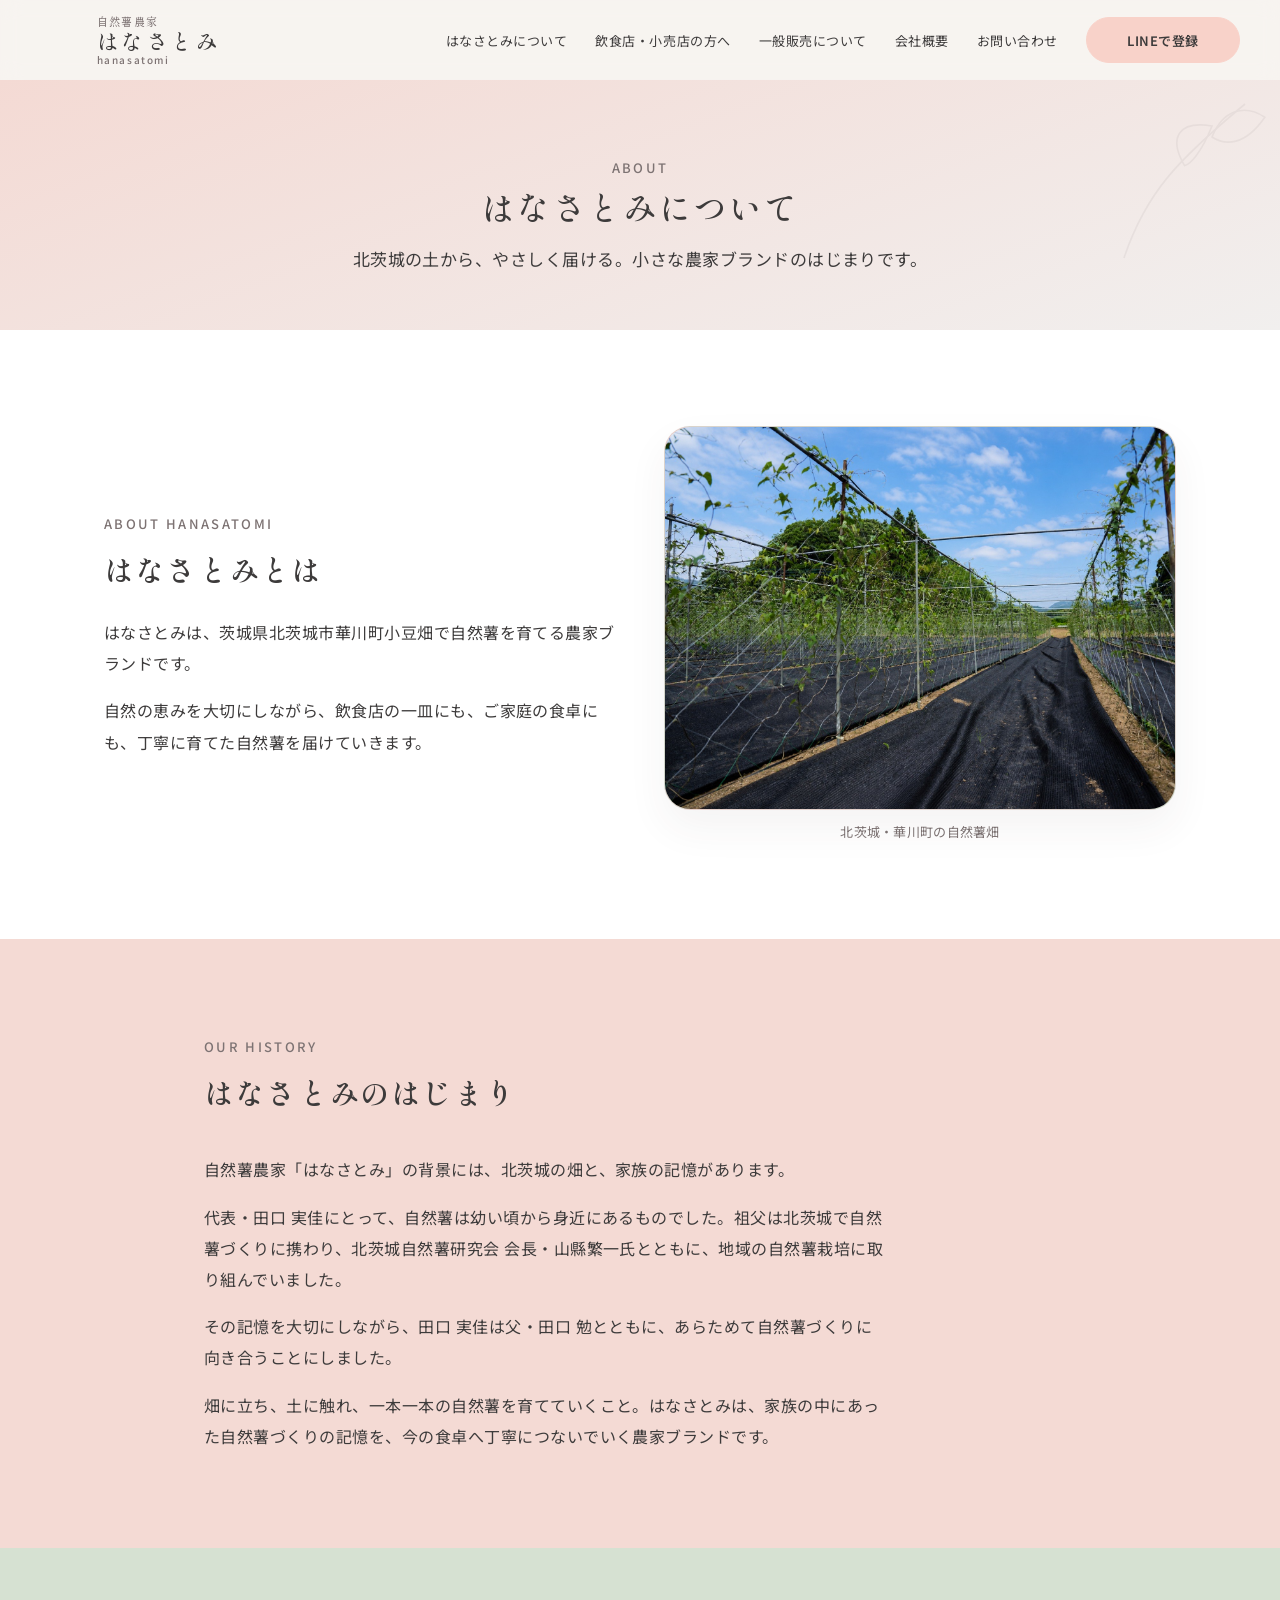
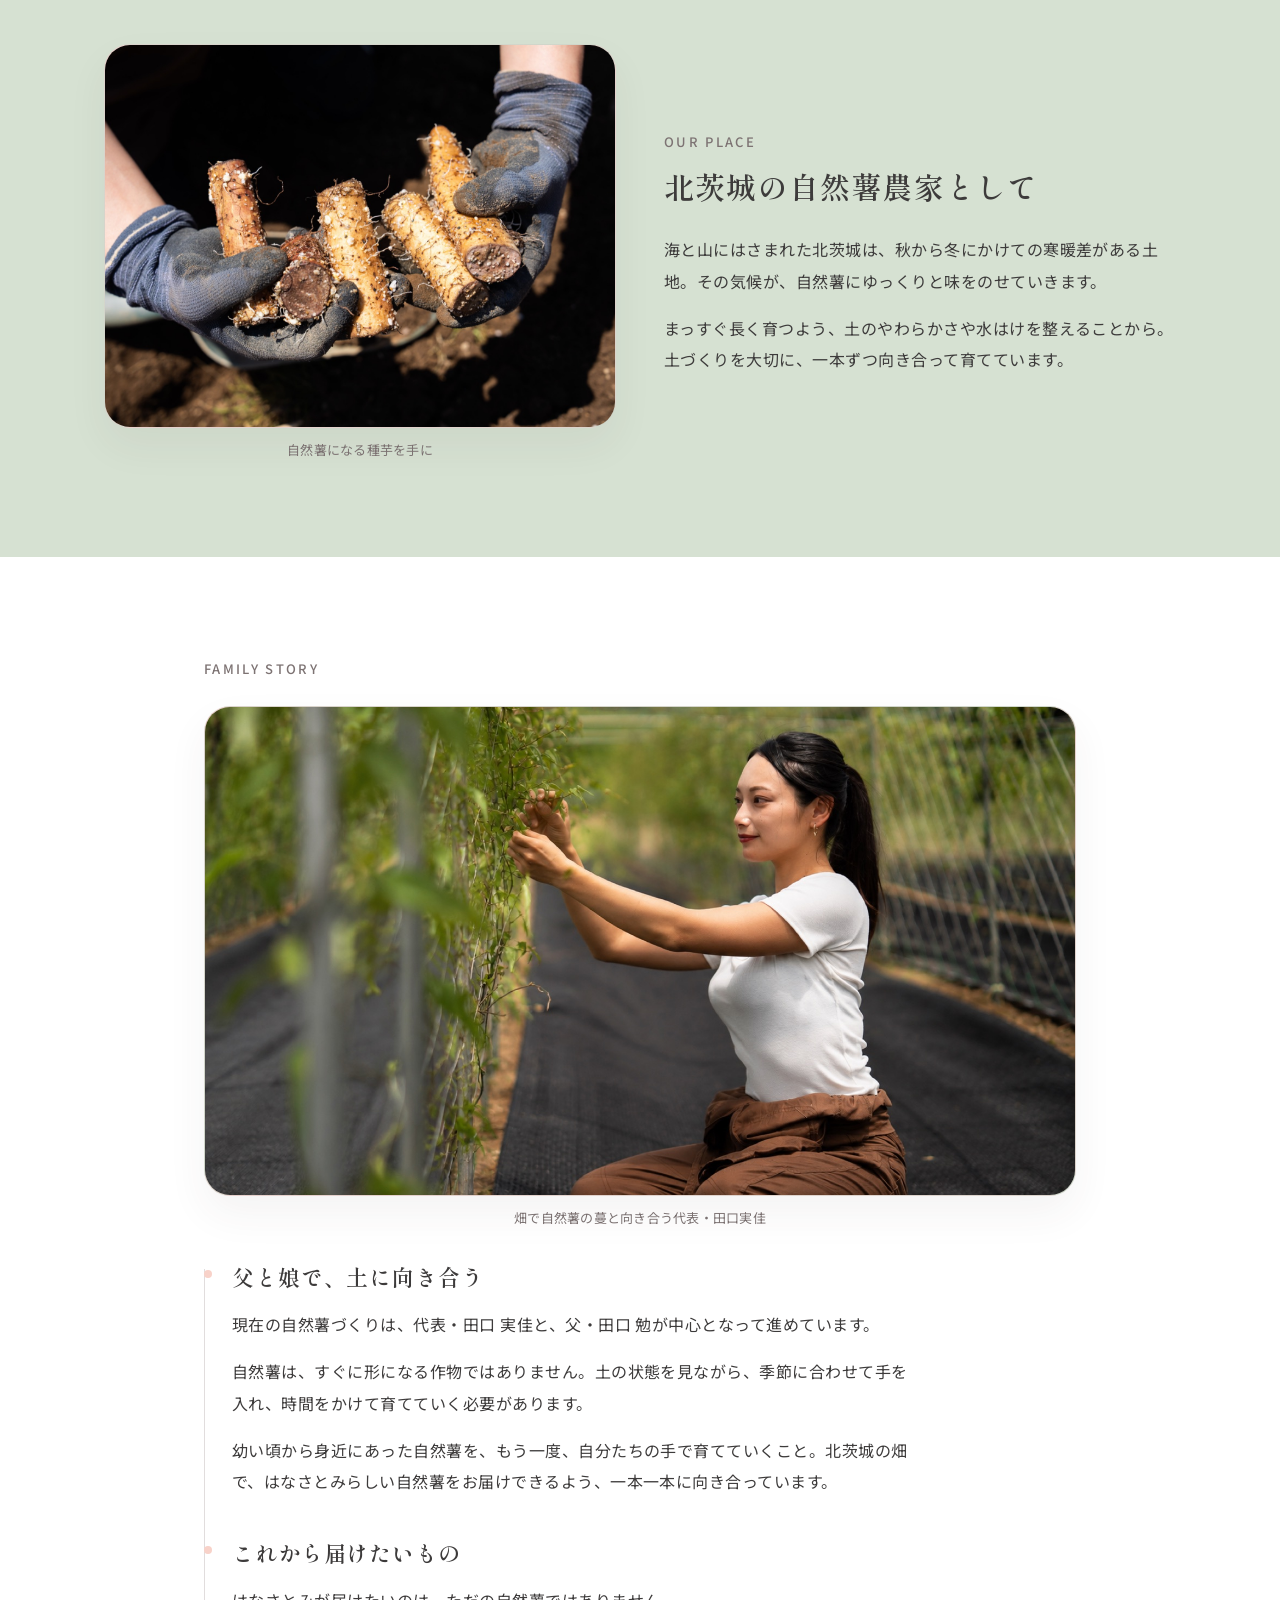
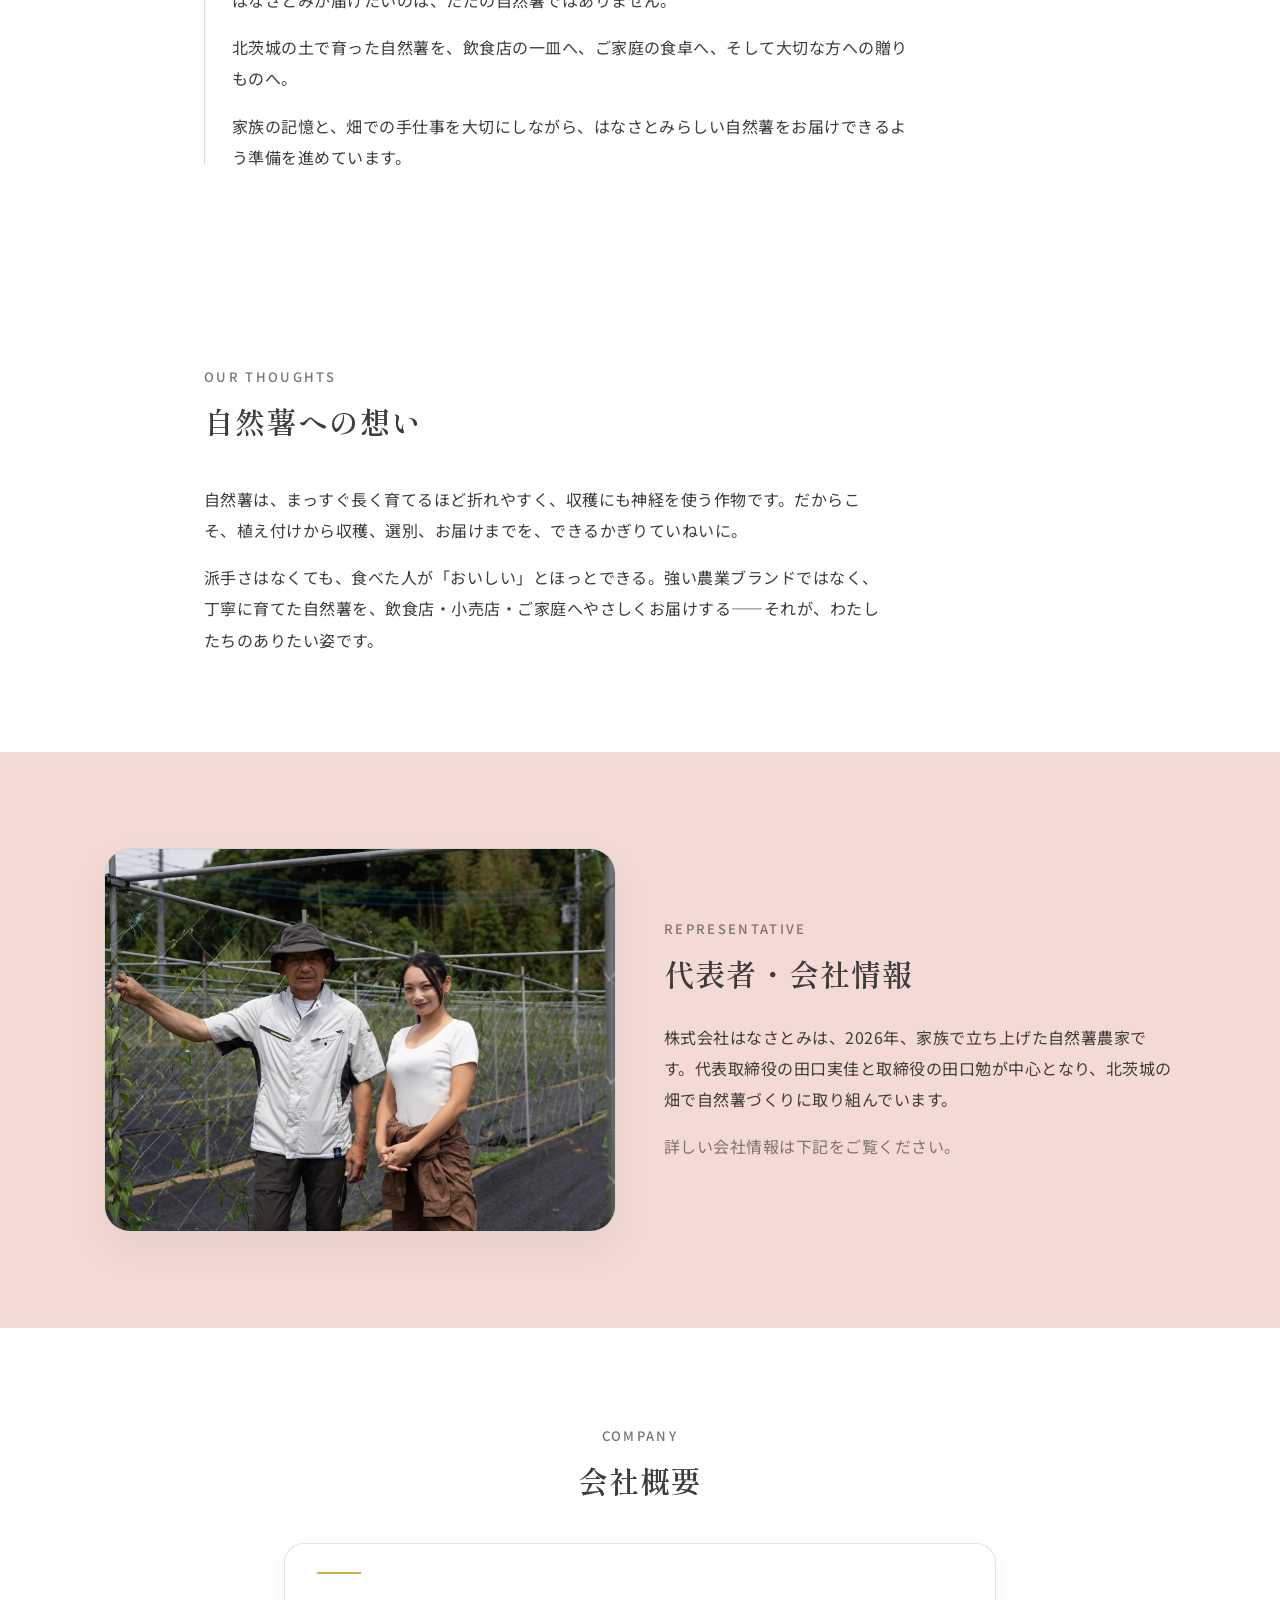
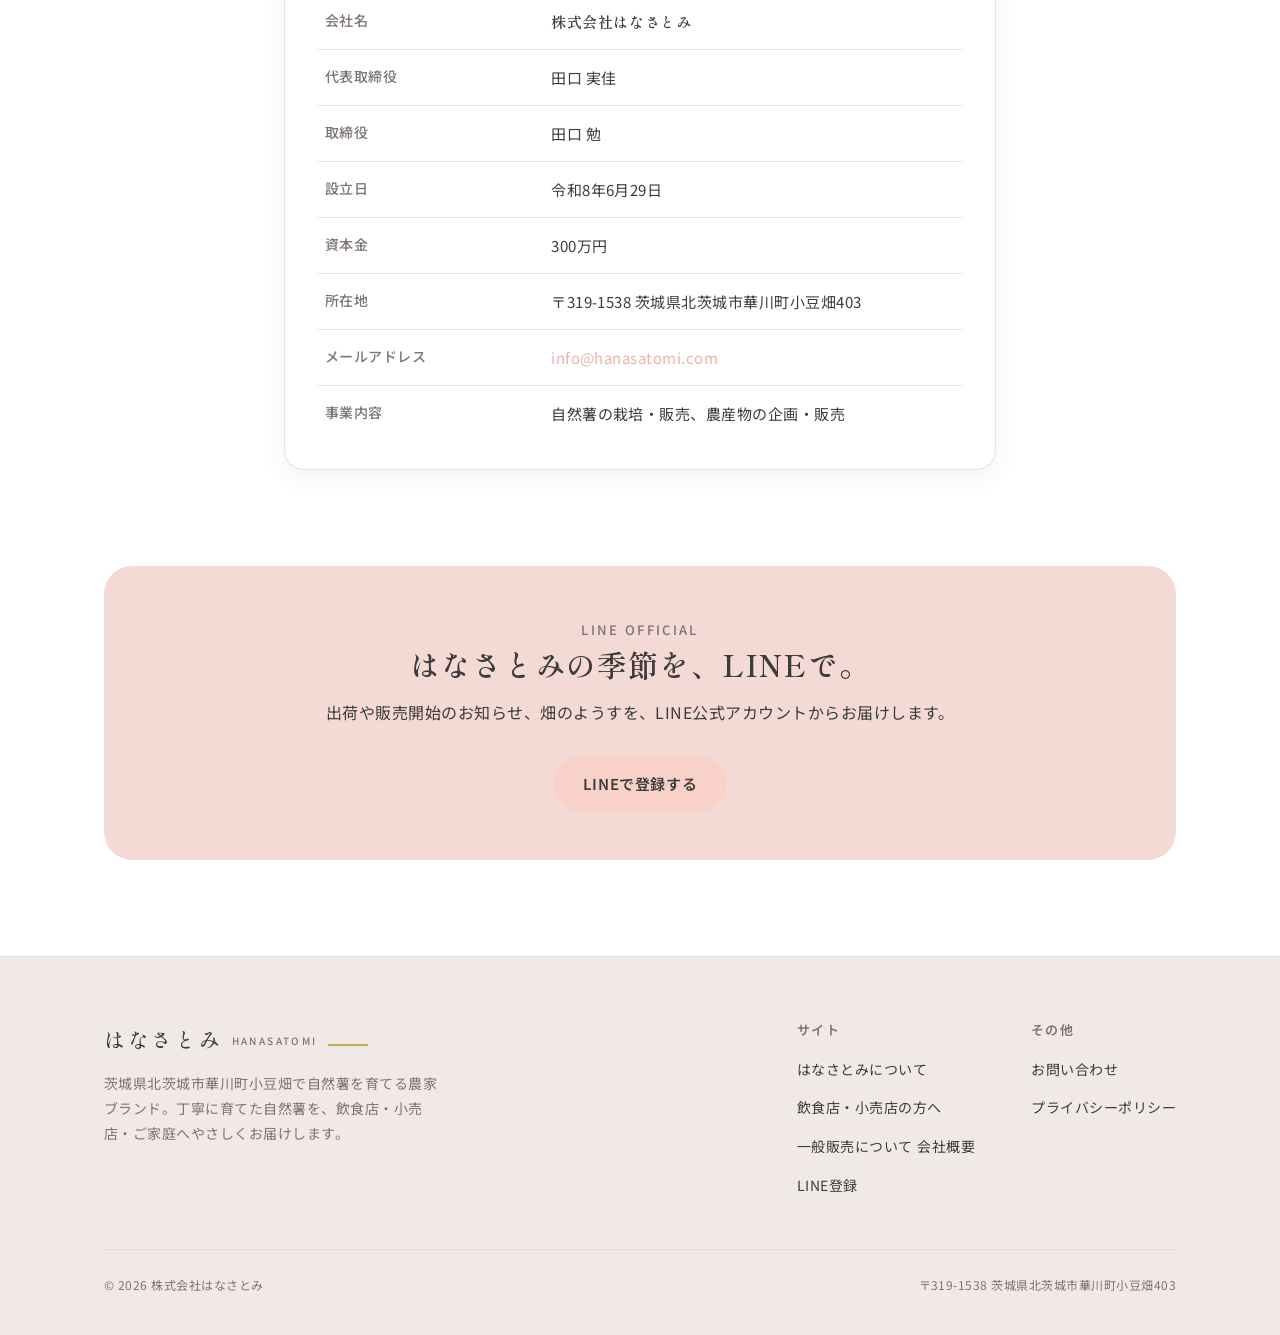
==== about/index.html @ a209a829 "feat: REPRESENTATIVEセクションの写真を横位置画像に差し替え - jinenjyo-40.jpg（縦位置3:4）から jinenjyo-34.jpg（横位置4:3）に変更 - pho" ====
<!DOCTYPE html>
<html lang="ja">
<head>
<meta charset="UTF-8">
<meta name="viewport" content="width=device-width, initial-scale=1.0">
<title>はなさとみについて｜自然薯農家 はなさとみ</title>
<meta name="description" content="茨城県北茨城市華川町小豆畑で自然薯を育てる農家ブランド「株式会社はなさとみ」の想いと会社概要。代表取締役 田口実佳／取締役 田口勉。">
<link rel="canonical" href="https://hanasatomi.com/about/">
<meta property="og:type" content="website">
<meta property="og:site_name" content="自然薯農家 はなさとみ">
<meta property="og:title" content="はなさとみについて｜自然薯農家 はなさとみ">
<meta property="og:description" content="茨城県北茨城市華川町小豆畑で自然薯を育てる農家ブランド「はなさとみ」の想いと会社概要。">
<meta property="og:url" content="https://hanasatomi.com/about/">
<meta property="og:image" content="https://hanasatomi.com/assets/images/ogp.png">
<meta property="og:locale" content="ja_JP">
<meta name="twitter:card" content="summary_large_image">
<meta name="twitter:title" content="はなさとみについて｜自然薯農家 はなさとみ">
<meta name="twitter:description" content="茨城県北茨城市華川町小豆畑で自然薯を育てる農家ブランド「はなさとみ」の想いと会社概要。">
<meta name="twitter:image" content="https://hanasatomi.com/assets/images/ogp.png">
<link rel="icon" href="/favicon.ico" sizes="any">
<link rel="icon" type="image/svg+xml" href="/favicon.svg">
<link rel="apple-touch-icon" href="/apple-touch-icon.png">
<link rel="preconnect" href="https://fonts.googleapis.com">
<link rel="preconnect" href="https://fonts.gstatic.com" crossorigin>
<link href="https://fonts.googleapis.com/css2?family=Shippori+Mincho:wght@500;600&family=Noto+Sans+JP:wght@400;500;600&family=Noto+Serif+JP:wght@400;500&display=swap" rel="stylesheet">
<script>document.documentElement.classList.add('js');</script>
<link rel="stylesheet" href="/assets/css/styles.css?v=20260710-polish1">
<script type="application/ld+json">
{
  "@context": "https://schema.org",
  "@type": "Organization",
  "name": "株式会社はなさとみ",
  "url": "https://hanasatomi.com/",
  "email": "info@hanasatomi.com",
  "address": {
    "@type": "PostalAddress",
    "postalCode": "319-1538",
    "addressRegion": "茨城県",
    "addressLocality": "北茨城市",
    "streetAddress": "華川町小豆畑403",
    "addressCountry": "JP"
  },
  "founder": {
    "@type": "Person",
    "name": "田口 実佳"
  },
  "description": "茨城県北茨城市で自然薯の栽培・販売、農産物の企画・販売を行う株式会社はなさとみです。"
}
</script>
</head>
<body>

<header class="site-header">
  <div class="container">
    <a href="/" class="brand"><span class="brand__tagline">自然薯農家</span><span class="brand__name">はなさとみ</span><span class="brand__roman">hanasatomi</span></a>
    <nav class="nav" id="site-nav">
      <a href="/about/">はなさとみについて</a>
      <a href="/wholesale/">飲食店・小売店の方へ</a>
      <a href="/coming-soon/">一般販売について</a>
      <a href="/#company">会社概要</a>
      <a href="/contact/">お問い合わせ</a>
      <a href="/line/" class="btn btn--primary">LINEで登録</a>
    </nav>
    <button class="nav-toggle" aria-label="メニューを開く" aria-expanded="false" aria-controls="site-nav">
      <span></span><span></span><span></span>
    </button>
  </div>
</header>

<section class="page-hero">
  <svg class="leaf-deco leaf-deco--tr" viewBox="0 0 200 200" fill="none" stroke="currentColor" stroke-width="1.5" aria-hidden="true">
    <path d="M40 180 C 60 120, 90 90, 150 40"/>
    <path d="M95 96 C 80 70, 90 55, 120 60 C 110 85, 100 95, 95 96 Z"/>
    <path d="M120 70 C 130 45, 150 40, 168 52 C 150 78, 132 78, 120 70 Z"/>
  </svg>
  <div class="container">
    <span class="eyebrow">ABOUT</span>
    <h1>はなさとみについて</h1>
    <p class="lead">北茨城の土から、やさしく届ける。小さな農家ブランドのはじまりです。</p>
  </div>
</section>

<!-- 1. はなさとみとは -->
<section class="section section--surface reveal">
  <div class="container">
    <div class="split">
      <div class="split-text">
        <span class="eyebrow">ABOUT HANASATOMI</span>
        <h2>はなさとみとは</h2>
        <p>はなさとみは、茨城県北茨城市華川町小豆畑で自然薯を育てる農家ブランドです。</p>
        <p>自然の恵みを大切にしながら、飲食店の一皿にも、ご家庭の食卓にも、丁寧に育てた自然薯を届けていきます。</p>
      </div>
      <div class="split-media">
        <div class="photo-frame">
          <img src="/assets/images/jinenjyo-37.jpg" alt="北茨城・華川町にある、支柱を組んだ自然薯畑" loading="lazy">
        </div>
        <p class="photo-caption">北茨城・華川町の自然薯畑</p>
      </div>
    </div>
  </div>
</section>

<!-- 1.5a. はなさとみのはじまり -->
<section class="section section--soft reveal">
  <div class="container container--narrow container--story stack">
    <div class="section-head" style="text-align:left;">
      <span class="eyebrow">OUR HISTORY</span>
      <h2>はなさとみのはじまり</h2>
    </div>
    <p>自然薯農家「はなさとみ」の背景には、北茨城の畑と、家族の記憶があります。</p>
    <p>代表・田口 実佳にとって、自然薯は幼い頃から身近にあるものでした。祖父は北茨城で自然薯づくりに携わり、北茨城自然薯研究会 会長・山縣繁一氏とともに、地域の自然薯栽培に取り組んでいました。</p>
    <p>その記憶を大切にしながら、田口 実佳は父・田口 勉とともに、あらためて自然薯づくりに向き合うことにしました。</p>
    <p>畑に立ち、土に触れ、一本一本の自然薯を育てていくこと。はなさとみは、家族の中にあった自然薯づくりの記憶を、今の食卓へ丁寧につないでいく農家ブランドです。</p>
  </div>
</section>

<!-- 2. 北茨城の自然薯農家として -->
<section class="section section--green reveal">
  <div class="container">
    <div class="split split--reverse">
      <div class="split-text">
        <span class="eyebrow">OUR PLACE</span>
        <h2>北茨城の自然薯農家として</h2>
        <p>海と山にはさまれた北茨城は、秋から冬にかけての寒暖差がある土地。その気候が、自然薯にゆっくりと味をのせていきます。</p>
        <p>まっすぐ長く育つよう、土のやわらかさや水はけを整えることから。土づくりを大切に、一本ずつ向き合って育てています。</p>
      </div>
      <div class="split-media">
        <div class="photo-frame">
          <img src="/assets/images/jinenjyo-1.jpg" alt="収穫した自然薯を手に持つようす" loading="lazy">
        </div>
        <p class="photo-caption">自然薯になる種芋を手に</p>
      </div>
    </div>
  </div>
</section>

<!-- 2.5a. 父と娘で、土に向き合う／これから届けたいもの -->
<section class="section section--surface reveal">
  <div class="container container--narrow container--story">
    <span class="eyebrow">FAMILY STORY</span>
    <div class="photo-frame photo-frame--wide" style="margin-top:24px;">
      <img src="/assets/images/jinenjyo-41.jpg" alt="北茨城の畑で自然薯の蔓を手入れする代表・田口実佳" loading="lazy">
    </div>
    <p class="photo-caption">畑で自然薯の蔓と向き合う代表・田口実佳</p>
    <div class="story-timeline">
      <div class="story-item">
        <h3>父と娘で、土に向き合う</h3>
        <p>現在の自然薯づくりは、代表・田口 実佳と、父・田口 勉が中心となって進めています。</p>
        <p>自然薯は、すぐに形になる作物ではありません。土の状態を見ながら、季節に合わせて手を入れ、時間をかけて育てていく必要があります。</p>
        <p>幼い頃から身近にあった自然薯を、もう一度、自分たちの手で育てていくこと。北茨城の畑で、はなさとみらしい自然薯をお届けできるよう、一本一本に向き合っています。</p>
      </div>
      <div class="story-item">
        <h3>これから届けたいもの</h3>
        <p>はなさとみが届けたいのは、ただの自然薯ではありません。</p>
        <p>北茨城の土で育った自然薯を、飲食店の一皿へ、ご家庭の食卓へ、そして大切な方への贈りものへ。</p>
        <p>家族の記憶と、畑での手仕事を大切にしながら、はなさとみらしい自然薯をお届けできるよう準備を進めています。</p>
      </div>
    </div>
  </div>
</section>

<!-- 3. 自然薯への想い -->
<section class="section section--surface reveal">
  <div class="container container--narrow container--story stack">
    <div class="section-head" style="text-align:left;">
      <span class="eyebrow">OUR THOUGHTS</span>
      <h2>自然薯への想い</h2>
    </div>
    <p>自然薯は、まっすぐ長く育てるほど折れやすく、収穫にも神経を使う作物です。だからこそ、植え付けから収穫、選別、お届けまでを、できるかぎりていねいに。</p>
    <p>派手さはなくても、食べた人が「おいしい」とほっとできる。強い農業ブランドではなく、丁寧に育てた自然薯を、飲食店・小売店・ご家庭へやさしくお届けする——それが、わたしたちのありたい姿です。</p>
  </div>
</section>

<!-- 4. 代表者・会社情報 -->
<section class="section section--soft reveal">
  <div class="container">
    <div class="split">
      <div class="split-media">
        <div class="photo-frame">
          <img src="/assets/images/jinenjyo-34.jpg" alt="北茨城の畑に立つ、代表・田口実佳と父・田口勉" loading="lazy">
        </div>
      </div>
      <div class="split-text">
        <span class="eyebrow">REPRESENTATIVE</span>
        <h2>代表者・会社情報</h2>
        <p>株式会社はなさとみは、2026年、家族で立ち上げた自然薯農家です。代表取締役の田口実佳と取締役の田口勉が中心となり、北茨城の畑で自然薯づくりに取り組んでいます。</p>
        <p class="sub">詳しい会社情報は下記をご覧ください。</p>
      </div>
    </div>
  </div>
</section>

<!-- 5. 会社概要 -->
<section class="section section--surface reveal">
  <div class="container container--narrow">
    <div class="section-head">
      <span class="eyebrow">COMPANY</span>
      <h2>会社概要</h2>
    </div>
    <div class="card info-card">
      <hr class="gold-rule">
      <table class="info-table">
        <tbody>
          <tr><th>会社名</th><td class="formal-name">株式会社はなさとみ</td></tr>
          <tr><th>代表取締役</th><td>田口 実佳</td></tr>
          <tr><th>取締役</th><td>田口 勉</td></tr>
          <tr><th>設立日</th><td>令和8年6月29日</td></tr>
          <tr><th>資本金</th><td>300万円</td></tr>
          <tr><th>所在地</th><td>〒319-1538 茨城県北茨城市華川町小豆畑403</td></tr>
          <tr><th>メールアドレス</th><td><a href="mailto:info@hanasatomi.com">info@hanasatomi.com</a></td></tr>
          <tr><th>事業内容</th><td>自然薯の栽培・販売、農産物の企画・販売</td></tr>
        </tbody>
      </table>
    </div>
  </div>
</section>

<!-- 6. LINE CTA -->
<section class="section section--surface reveal" style="padding-top:0;">
  <div class="container">
    <div class="cta-block">
      <svg class="leaf-deco leaf-deco--tr leaf-deco--pink" viewBox="0 0 200 200" fill="none" stroke="currentColor" stroke-width="1.5" aria-hidden="true">
        <path d="M40 180 C 60 120, 90 90, 150 40"/>
        <path d="M95 96 C 80 70, 90 55, 120 60 C 110 85, 100 95, 95 96 Z"/>
        <path d="M120 70 C 130 45, 150 40, 168 52 C 150 78, 132 78, 120 70 Z"/>
      </svg>
      <span class="eyebrow">LINE OFFICIAL</span>
      <h2>はなさとみの季節を、LINEで。</h2>
      <p>出荷や販売開始のお知らせ、畑のようすを、LINE公式アカウントからお届けします。</p>
      <div class="hero-actions">
        <a href="/line/" class="btn btn--primary">LINEで登録する</a>
      </div>
    </div>
  </div>
</section>

<footer class="site-footer">
  <div class="container">
    <div class="footer-grid">
      <div class="footer-about">
        <div class="brand">はなさとみ<small>HANASATOMI</small></div>
        <p>茨城県北茨城市華川町小豆畑で自然薯を育てる農家ブランド。丁寧に育てた自然薯を、飲食店・小売店・ご家庭へやさしくお届けします。</p>
      </div>
      <div class="footer-nav">
        <div>
          <h4>サイト</h4>
          <ul>
            <li><a href="/about/">はなさとみについて</a></li>
            <li><a href="/wholesale/">飲食店・小売店の方へ</a></li>
            <li><a href="/coming-soon/">一般販売について</a>
      <a href="/#company">会社概要</a></li>
            <li><a href="/line/">LINE登録</a></li>
          </ul>
        </div>
        <div>
          <h4>その他</h4>
          <ul>
            <li><a href="/contact/">お問い合わせ</a></li>
            <li><a href="/privacy/">プライバシーポリシー</a></li>
          </ul>
        </div>
      </div>
    </div>
    <div class="footer-bottom">
      <span>© 2026 株式会社はなさとみ</span>
      <span>〒319-1538 茨城県北茨城市華川町小豆畑403</span>
    </div>
  </div>
</footer>

<div class="mobile-cta">
  <a href="/line/" class="btn btn--primary">LINEで最新情報を受け取る</a>
</div>

<script src="/assets/js/main.js?v=20260710-polish1"></script>
</body>
</html>
---- assets/css/styles.css ----
/* =========================================================
   はなさとみ 公式サイト 共通スタイル
   すべての値は DESIGN.md の定義に対応。未定義値は追加しないこと。
   ========================================================= */

/* ---------- Design Tokens ---------- */
:root {
  /* Brand Colors */
  --primary: #F8D2C9;
  --primary-soft: #F4DAD4;
  --primary-deep: #E8B4A8;
  --background: #F1EFEE;
  --surface: #FFFFFF;
  --text-main: #3D3B3B;
  --text-sub: #7D7373;
  --border: #B8AFAF;
  --accent-green: #9FCF8A;
  --accent-green-soft: #D6E1D2;
  --secondary-hover: #F1E9E7;

  /* Formal Accent（名刺由来。会社情報・フッターの小さなアクセント限定。メイン/CTA禁止） */
  --formal-gold: #B8960C;
  --formal-navy: #1A2540;

  /* Derived */
  --border-soft: rgba(184, 175, 175, 0.35);
  --border-faint: rgba(184, 175, 175, 0.25);

  /* Typography */
  --font-heading: "Shippori Mincho", "Zen Old Mincho", "Noto Serif JP", serif;
  --font-body: "Noto Sans JP", "Noto Serif JP", sans-serif;
  --base-size: 16px;
  --base-line: 1.8;
  --tracking: 0.03em;

  /* Layout */
  --max-width: 1120px;
  --wide-width: 1280px;
  --content-width: 760px;
  --pad-x: 24px;
  --pad-x-mobile: 20px;

  /* Radius */
  --radius-card: 20px;
  --radius-cta: 28px;
  --radius-input: 12px;
  --radius-pill: 999px;

  /* Shadow */
  --shadow-card: 0 8px 24px rgba(61, 59, 59, 0.06);
  --shadow-float: 0 10px 30px rgba(61, 59, 59, 0.12);

  /* Header */
  --header-h: 80px;
  --header-h-mobile: 64px;
}

/* ---------- Reset / Base ---------- */
*, *::before, *::after { margin: 0; padding: 0; box-sizing: border-box; }

html { scroll-behavior: smooth; }

body {
  font-family: var(--font-body);
  font-size: var(--base-size);
  line-height: var(--base-line);
  letter-spacing: var(--tracking);
  font-weight: 400;
  color: var(--text-main);
  background: var(--background);
  -webkit-font-smoothing: antialiased;
  text-rendering: optimizeLegibility;
}

img { max-width: 100%; display: block; }

a { color: inherit; text-decoration: none; }

/* ---------- Typography ---------- */
h1, h2, h3, h4 {
  font-family: var(--font-heading);
  font-weight: 600;
  line-height: 1.45;
  letter-spacing: 0.04em;
  color: var(--text-main);
}
h1 { font-size: 40px; font-weight: 500; line-height: 1.5; }
h2 { font-size: 30px; }
h3 { font-size: 22px; }

.eyebrow {
  font-size: 13px;
  letter-spacing: 0.18em;
  color: var(--text-sub);
  font-family: var(--font-body);
  font-weight: 500;
}

.lead { font-size: 17px; color: var(--text-main); }
.sub { color: var(--text-sub); }
.caption { font-size: 13px; color: var(--text-sub); }
.center { text-align: center; }
/* 見出しのフレーズ単位改行用（語中で割れないよう、意味のまとまりを nowrap にする） */
.nb { white-space: nowrap; }

p { margin: 0 0 1em; }
p:last-child { margin-bottom: 0; }

/* ---------- Layout helpers ---------- */
.container {
  width: 100%;
  max-width: var(--max-width);
  margin: 0 auto;
  padding-left: var(--pad-x);
  padding-right: var(--pad-x);
}
.container--narrow { max-width: var(--content-width); }

.section { padding: 96px 0; position: relative; overflow: hidden; }
.section--soft { background: var(--primary-soft); }
.section--pink { background: var(--primary); }
.section--surface { background: var(--surface); }
.section--green { background: var(--accent-green-soft); }

.section-head { text-align: center; margin-bottom: 40px; }
.section-head .eyebrow { display: block; margin-bottom: 12px; }
.section-head h2 { margin-bottom: 24px; }

.stack > * + * { margin-top: 26px; }
.stack p { line-height: 1.95; max-width: 680px; }
.stack p + p { margin-top: 16px; }

.grid { display: grid; gap: 24px; }
.grid--2 { grid-template-columns: repeat(2, 1fr); }
.grid--3 { grid-template-columns: repeat(3, 1fr); }

/* ---------- Buttons ---------- */
.btn {
  display: inline-flex;
  align-items: center;
  justify-content: center;
  gap: 8px;
  min-width: 160px;
  padding: 14px 28px;
  border-radius: var(--radius-pill);
  font-family: var(--font-body);
  font-size: 15px;
  font-weight: 600;
  letter-spacing: 0.04em;
  cursor: pointer;
  transition: background-color 0.2s ease, border-color 0.2s ease, color 0.2s ease, transform 0.25s ease, box-shadow 0.25s ease;
  border: 1px solid transparent;
  text-align: center;
}
.btn--primary {
  background: var(--primary);
  color: var(--text-main);
  border-color: var(--primary);
}
.btn--primary:hover { background: var(--primary-soft); border-color: var(--primary-soft); }

.btn--secondary {
  background: var(--surface);
  color: var(--text-main);
  border-color: var(--border);
}
.btn--secondary:hover { background: var(--secondary-hover); }

.btn--dark {
  background: var(--text-main);
  color: var(--surface);
}
.btn--dark:hover { opacity: 0.88; }

.btn--line {
  background: #06C755;
  color: #fff;
  border-color: #06C755;
}
.btn--line:hover { opacity: 0.9; }

.btn--block { width: 100%; }

/* ---------- Cards ---------- */
.card {
  background: var(--surface);
  border: 1px solid var(--border-soft);
  border-radius: var(--radius-card);
  padding: 32px;
  box-shadow: var(--shadow-card);
}
.card h3 { margin-bottom: 12px; }
.card .card-icon {
  width: 48px; height: 48px;
  margin-bottom: 16px;
  color: var(--primary-deep);
}

/* ---------- Badge / Label ---------- */
.badge {
  display: inline-block;
  background: var(--accent-green-soft);
  color: var(--text-main);
  font-size: 13px;
  letter-spacing: 0.06em;
  border-radius: var(--radius-pill);
  padding: 4px 12px;
}
.badge--pink { background: var(--primary); }

/* ---------- Input / Form ---------- */
.field { margin-bottom: 20px; }
.field label {
  display: block;
  font-size: 14px;
  font-weight: 500;
  margin-bottom: 8px;
}
.field .req { color: var(--primary-deep); font-size: 12px; margin-left: 6px; }

.input, .textarea, .select {
  width: 100%;
  background: var(--surface);
  border: 1px solid var(--border);
  border-radius: var(--radius-input);
  padding: 12px 14px;
  font-size: 16px;
  font-family: var(--font-body);
  color: var(--text-main);
  transition: all 0.2s ease;
}
.input::placeholder, .textarea::placeholder { color: var(--border); }
.textarea { min-height: 140px; resize: vertical; }
.input:focus, .textarea:focus, .select:focus {
  outline: none;
  border-color: var(--primary);
  box-shadow: 0 0 0 3px rgba(248, 210, 201, 0.35);
}

/* ---------- Header（生成り寄り・半透明。Heroと一体化） ---------- */
.site-header {
  position: sticky;
  top: 0;
  z-index: 50;
  height: var(--header-h);
  display: flex;
  align-items: center;
  background: rgba(250, 246, 241, 0.72);
  backdrop-filter: blur(10px);
  -webkit-backdrop-filter: blur(10px);
  border-bottom: none;
}
.site-header .container {
  max-width: none;
  /* ロゴ左端をHeroコピー左端(132px)に合わせる。1440で≈132px、1024以下で40pxへ滑らかに縮小 */
  padding-left: clamp(40px, calc(40px + (100vw - 1024px) * 0.221), 132px);
  padding-right: 40px;
  display: flex;
  align-items: center;
  justify-content: space-between;
}
.brand {
  display: inline-flex;
  align-items: center;
  gap: 10px;
  flex: 0 0 auto;
  white-space: nowrap;
  font-family: var(--font-heading);
  font-size: 21px;
  font-weight: 500;
  letter-spacing: 0.12em;
  color: var(--text-main);
}
.brand__mark { width: 34px; height: auto; flex: 0 0 auto; }
.brand__text { display: block; }
.brand small {
  display: block;
  font-family: var(--font-body);
  font-size: 10px;
  letter-spacing: 0.24em;
  color: var(--text-sub);
  margin-top: 2px;
}
/* ヘッダーのロゴは3段テキスト。フッターの .brand に影響させないため .site-header に限定し、
   行間を詰めて header 80px / SP 72px の高さを増やさない */
.site-header .brand {
  flex-direction: column;
  align-items: flex-start;
  gap: 2px;
  line-height: 1.1;
}
.site-header .brand__tagline {
  font-size: 11px; line-height: 1.1; letter-spacing: 0.12em; color: var(--text-sub);
}
.site-header .brand__name {
  font-size: 22px; line-height: 1.05; letter-spacing: 0.12em; color: var(--text-main);
}
.site-header .brand__roman {
  font-family: var(--font-body);
  font-size: 10px; line-height: 1.1; letter-spacing: 0.16em; text-transform: lowercase; color: var(--text-sub);
}
.nav { display: flex; align-items: center; gap: 28px; white-space: nowrap; }
.nav a {
  font-size: 13px;
  line-height: 1;
  letter-spacing: 0.04em;
  color: var(--text-main);
  white-space: nowrap;
  transition: color 0.2s ease;
}
.nav a:hover { color: var(--primary-deep); }
.nav .btn {
  min-width: 154px;
  height: 46px;
  padding: 0 28px;
  font-size: 13px;
  font-weight: 600;
  border-radius: var(--radius-pill);
}

.nav-toggle {
  display: none;
  flex-direction: column;
  justify-content: center;
  gap: 5px;
  width: 40px; height: 40px;
  background: transparent;
  border: none;
  cursor: pointer;
}
.nav-toggle span {
  display: block;
  width: 22px; height: 1.5px;
  background: var(--text-main);
  transition: transform 0.25s ease, opacity 0.25s ease;
  margin: 0 auto;
}
.nav-toggle[aria-expanded="true"] span:nth-child(1) { transform: translateY(6.5px) rotate(45deg); }
.nav-toggle[aria-expanded="true"] span:nth-child(2) { opacity: 0; }
.nav-toggle[aria-expanded="true"] span:nth-child(3) { transform: translateY(-6.5px) rotate(-45deg); }

/* ---------- Hero ---------- */
.hero {
  position: relative;
  padding: 96px 0 88px;
  background: linear-gradient(160deg, var(--primary) 0%, var(--primary-soft) 45%, var(--background) 100%);
  overflow: hidden;
}
.hero .container { position: relative; z-index: 2; max-width: var(--content-width); text-align: center; }
.hero h1 { margin-bottom: 20px; }
.hero .lead { margin-bottom: 32px; color: var(--text-main); }
.hero-actions { display: flex; gap: 14px; justify-content: center; flex-wrap: wrap; }

/* ---------- CTA Block ---------- */
.cta-block {
  position: relative;
  background: var(--primary-soft);
  border-radius: var(--radius-cta);
  padding: 48px;
  text-align: center;
  overflow: hidden;
}
.cta-block h2 { margin-bottom: 12px; }
.cta-block p { margin-bottom: 28px; color: var(--text-main); }
.cta-block .hero-actions { margin-top: 8px; }

/* ---------- Plant line decoration ---------- */
.leaf-deco {
  position: absolute;
  pointer-events: none;
  z-index: 1;
  opacity: 0.18;
  color: var(--border);
}
.leaf-deco--tr { top: -20px; right: -20px; width: 220px; }
.leaf-deco--br { bottom: -30px; left: -30px; width: 200px; }
.leaf-deco--pink { color: var(--primary); opacity: 0.24; }

/* ---------- Steps ---------- */
.steps { counter-reset: step; display: grid; gap: 20px; }
.step {
  display: flex;
  gap: 18px;
  align-items: flex-start;
  background: var(--surface);
  border: 1px solid var(--border-soft);
  border-radius: var(--radius-card);
  padding: 24px 28px;
}
.step::before {
  counter-increment: step;
  content: counter(step);
  flex: 0 0 auto;
  width: 40px; height: 40px;
  display: grid; place-items: center;
  border-radius: var(--radius-pill);
  background: var(--primary);
  color: var(--text-main);
  font-family: var(--font-heading);
  font-size: 18px;
}
.step h3 { font-size: 18px; margin-bottom: 4px; }

/* ---------- FAQ ---------- */
.faq details {
  background: var(--surface);
  border: 1px solid var(--border-soft);
  border-radius: var(--radius-card);
  padding: 20px 24px;
  margin-bottom: 14px;
}
.faq summary {
  cursor: pointer;
  font-family: var(--font-heading);
  font-size: 17px;
  list-style: none;
  display: flex;
  justify-content: space-between;
  align-items: center;
  gap: 12px;
}
.faq summary::-webkit-details-marker { display: none; }
.faq summary::after { content: "＋"; color: var(--primary-deep); font-size: 18px; }
.faq details[open] summary::after { content: "－"; }
.faq summary + * { margin-top: 14px; color: var(--text-sub); }

/* ---------- Notice / info box ---------- */
.notice {
  background: var(--accent-green-soft);
  border-radius: var(--radius-card);
  padding: 24px 28px;
  color: var(--text-main);
}
.notice .badge { margin-bottom: 10px; }

/* ---------- Footer ---------- */
.site-footer {
  background: var(--secondary-hover);
  border-top: 1px solid var(--border-faint);
  padding: 64px 0 40px;
}
.site-footer .footer-grid {
  display: flex;
  flex-wrap: wrap;
  justify-content: space-between;
  gap: 40px;
  margin-bottom: 40px;
}
.site-footer .brand { margin-bottom: 12px; position: relative; }
/* 名刺のロゴ下の金罫を踏襲した、ごく小さな金アクセント（フッターのみ） */
.site-footer .brand::after {
  content: "";
  display: block;
  width: 40px; height: 2px;
  margin-top: 10px;
  background: var(--formal-gold);
  opacity: 0.7;
}
/* 会社情報の小さなアクセント（金の細罫・濃紺の社名）。メイン/CTAには使わない。 */
.gold-rule { width: 44px; height: 2px; background: var(--formal-gold); opacity: 0.75; border: 0; margin: 0 0 20px; }
.formal-name { color: var(--formal-navy); font-family: var(--font-heading); font-weight: 600; letter-spacing: 0.04em; }
.footer-about { max-width: 340px; }
.footer-about p { font-size: 14px; color: var(--text-sub); }
.footer-nav { display: flex; gap: 56px; flex-wrap: wrap; }
.footer-nav h4 { font-family: var(--font-body); font-size: 13px; letter-spacing: 0.1em; color: var(--text-sub); margin-bottom: 14px; font-weight: 600; }
.footer-nav ul { list-style: none; }
.footer-nav li { margin-bottom: 10px; }
.footer-nav a { font-size: 14px; color: var(--text-main); transition: color 0.2s ease; }
.footer-nav a:hover { color: var(--primary-deep); }
.footer-bottom {
  border-top: 1px solid var(--border-faint);
  padding-top: 24px;
  display: flex;
  justify-content: space-between;
  flex-wrap: wrap;
  gap: 12px;
  font-size: 12px;
  color: var(--text-sub);
}

/* ---------- Mobile fixed CTA ---------- */
.mobile-cta {
  display: none;
  position: fixed;
  left: 0; right: 0; bottom: 0;
  z-index: 200;
  padding: 12px 16px calc(12px + env(safe-area-inset-bottom));
  background: rgba(255, 255, 255, 0.92);
  backdrop-filter: blur(12px);
  -webkit-backdrop-filter: blur(12px);
  border-top: 1px solid var(--border-faint);
  box-shadow: var(--shadow-float);
  transition: transform 0.3s ease, opacity 0.3s ease;
}
.mobile-cta .btn { width: 100%; }
/* ページ内CTAブロックやフッターが見えている間は、固定CTAを引っ込めて二重表示を避ける */
.mobile-cta.is-hidden { transform: translateY(120%); opacity: 0; pointer-events: none; }

/* ---------- Page hero (secondary pages) ---------- */
.page-hero {
  position: relative;
  padding: 72px 0 56px;
  text-align: center;
  background: linear-gradient(160deg, var(--primary-soft) 0%, var(--background) 100%);
  overflow: hidden;
}
.page-hero .container { position: relative; z-index: 2; max-width: var(--content-width); }
.page-hero h1 { font-size: 34px; margin-bottom: 12px; }

/* ---------- Prose (privacy etc.) ---------- */
.prose { max-width: var(--content-width); }
.prose h2 { font-size: 22px; margin: 40px 0 12px; }
.prose h2:first-child { margin-top: 0; }
.prose ul { padding-left: 1.2em; margin: 0 0 1em; }
.prose li { margin-bottom: 6px; }

/* =========================================================
   Responsive
   ========================================================= */
@media (max-width: 1023px) {
  .section { padding: 72px 0; }

  /* Tablet + mobile: nav becomes a drawer with hamburger.
     top はヘッダー高さ（既定80px）に合わせる。モバイル(<768)では64pxに上書き。 */
  .nav {
    position: fixed;
    top: var(--header-h);
    left: 0; right: 0;
    flex-direction: column;
    align-items: stretch;
    gap: 0;
    background: var(--surface);
    border-bottom: 1px solid var(--border-faint);
    padding: 8px 20px 20px;
    transform: translateY(-120%);
    transition: transform 0.3s ease;
    box-shadow: var(--shadow-float);
    max-height: calc(100vh - var(--header-h));
    overflow-y: auto;
  }
  .nav[data-open="true"] { transform: translateY(0); }
  .nav a { padding: 14px 4px; border-bottom: 1px solid var(--border-faint); }
  .nav .btn { margin-top: 14px; width: 100%; padding: 14px; }
  .nav-toggle { display: flex; }
}

@media (max-width: 767px) {
  :root { --pad-x: var(--pad-x-mobile); }

  h1 { font-size: 30px; }
  h2 { font-size: 24px; }
  h3 { font-size: 20px; }

  .section { padding: 56px 0; }
  .section-head { margin-bottom: 24px; }
  .section-head h2 { margin-bottom: 20px; }
  .split .split-text p { line-height: 1.9; }

  .grid--2, .grid--3 { grid-template-columns: 1fr; }

  .site-header { height: var(--header-h-mobile); }

  /* モバイルはヘッダーが64pxになるため、ドロワーの起点を合わせる */
  .nav {
    top: var(--header-h-mobile);
    max-height: calc(100vh - var(--header-h-mobile));
  }

  .hero { padding: 64px 0 64px; }
  .hero-actions { flex-direction: column; }
  .hero-actions .btn { width: 100%; }

  .card { padding: 22px; }
  .cta-block { padding: 28px 22px; }
  .section .cta-block .hero-actions .btn { width: 100%; }

  .footer-grid { flex-direction: column; gap: 28px; }
  .footer-nav { gap: 32px; }

  /* Fixed CTA visible on mobile; add page bottom spacing（ノッチ端末のsafe-areaも考慮） */
  .mobile-cta { display: block; }
  body { padding-bottom: calc(76px + env(safe-area-inset-bottom)); }
}

/* =========================================================
   Brushup components（写真枠・Hero分割・Split・会社概要表・利用シーン）
   すべて DESIGN.md 準拠。新規カラーは追加しない。
   ========================================================= */

/* ---------- Photo Frame（差し替え前提の上品なプレースホルダ） ---------- */
.photo-frame {
  position: relative;
  aspect-ratio: 4 / 3;
  border-radius: 26px;
  border: 1px solid rgba(184, 175, 175, 0.22);
  overflow: hidden;
  background: linear-gradient(150deg, var(--primary-soft) 0%, var(--accent-green-soft) 100%);
  display: grid;
  place-items: center;
  box-shadow: 0 18px 40px rgba(61, 59, 59, 0.06);
}
.photo-frame--wide { aspect-ratio: 16 / 9; }
.photo-frame--tall { aspect-ratio: 3 / 4; }
.photo-frame--square { aspect-ratio: 1 / 1; }
.photo-frame img {
  position: absolute; inset: 0;
  width: 100%; height: 100%;
  object-fit: cover; display: block;
  z-index: 2;
}
.photo-frame__leaf {
  position: absolute;
  width: 62%; max-width: 260px;
  color: #ffffff; opacity: 0.5;
  z-index: 0;
}
.photo-frame__cap {
  position: relative; z-index: 1;
  font-family: var(--font-heading);
  font-size: 14px; letter-spacing: 0.08em;
  color: var(--text-sub);
  background: rgba(255, 255, 255, 0.62);
  padding: 6px 16px; border-radius: var(--radius-pill);
}
/* 写真下の控えめなキャプション（aboutページ写真3枚） */
.photo-caption {
  margin: 11px 0 0;
  font-size: 13px; line-height: 1.7; letter-spacing: 0.02em;
  color: var(--text-sub);
  text-align: center;
}

/* ---------- Hero split（左テキスト / 右写真背景の2層。数値指定準拠 PC1440基準） ---------- */
.hero--split {
  position: relative;
  height: 720px;
  min-height: 720px;
  margin-top: -80px;              /* = ヘッダー高さ。Heroをヘッダー背面から敷く */
  padding-top: 80px;
  overflow: hidden;
  background: #F1EFEE;
  margin-bottom: 0;               /* Hero直後に余白を作らない */
  text-align: left;
}
/* 右写真：Hero上端(0)から右端・下端まで。62vwの背景レイヤー */
.hero-visual {
  position: absolute;
  top: 0; right: 0;
  width: 62vw;
  height: 720px;
  z-index: 0;
  overflow: hidden;
}
.hero-visual img {
  width: 100%; height: 100%;
  object-fit: cover;
  object-position: 56% center;
  display: block;
}
/* 写真左側を生成りで隠し右へフェード。56px 2行のH1背後に写真を出さないためクリームを広めに保持 */
.hero-visual::before {
  content: ""; position: absolute; inset: 0; z-index: 1; pointer-events: none;
  background: linear-gradient(90deg,
    rgba(241, 239, 238, 1.00) 0%,
    rgba(241, 239, 238, 1.00) 34%,
    rgba(241, 239, 238, 0.55) 46%,
    rgba(241, 239, 238, 0.15) 60%,
    rgba(241, 239, 238, 0.00) 74%);
}
/* 左コピー */
.hero-content {
  position: relative; z-index: 2;
  width: 520px; max-width: 520px;
  margin-left: 132px;
  padding-top: 88px;
}
.hero-eyebrow {
  display: flex; align-items: center; gap: 18px;
  margin: 0 0 34px;
  font-size: 14px; line-height: 1; letter-spacing: 0.12em; font-weight: 500;
  color: #3D3B3B;
}
.hero-eyebrow::after {
  content: ""; display: block; width: 220px; height: 1px;
  background: rgba(61, 59, 59, 0.24); flex: 0 0 auto;
}
.hero-title {
  font-family: var(--font-heading);
  font-size: 56px; line-height: 1.42; letter-spacing: 0.055em; font-weight: 500;
  color: #3D3B3B;
  margin: 0 0 34px;
  white-space: nowrap;            /* line2(12字)を1行に保つ。列幅520を超え左のクリーム帯上に伸ばす */
}
.hero-title .br-sp { display: none; }   /* PCは2行（SPのみ3行目の改行を出す） */
.hero-lead {
  width: 500px; max-width: 500px;
  margin: 0;
  font-size: 16px; line-height: 2.05; letter-spacing: 0.04em; font-weight: 500;
  color: #3D3B3B;
}
/* CTA：リード直下、同一ベースラインで横並び（左コピー起点 x132 に揃える） */
.hero--split .hero-actions {
  position: relative; z-index: 2;
  display: flex; align-items: center; justify-content: flex-start; gap: 22px;
  flex-wrap: nowrap;
  margin: 30px 0 0 132px;
}
.hero--split .hero-actions .btn {
  height: 52px; min-width: 266px; padding: 0 30px;
  border-radius: var(--radius-pill);
  font-size: 14px; font-weight: 600; letter-spacing: 0.04em;
  box-shadow: none;
}
.hero--split .hero-actions .btn--secondary {
  background: rgba(255, 255, 255, 0.72);
  border: 1px solid rgba(125, 115, 115, 0.55);
  color: #3D3B3B;
}
/* Hero左下の薄い植物線画（CTA背後に薄く） */
.hero-leaf {
  position: absolute; left: 32px; bottom: 74px; width: 132px; height: auto;
  z-index: 1; opacity: 0.16; color: #D8CEC8; pointer-events: none;
}
/* CTA内のLINE吹き出しアイコン */
.btn__icon { width: 18px; height: 18px; flex: 0 0 auto; }

/* ---------- LINE登録CTA帯（Hero直下 / Phase2 数値指定準拠 PC1440基準） ---------- */
.line-cta-section {
  position: relative;
  min-height: 280px; height: 280px;
  background: #F1EFEE;          /* Hero(生成り)直下にシームレス接続 */
  overflow: hidden;
}
/* 固定CTA監視用の不可視アンカー（.cta-blockの見た目は打ち消し、可視判定だけに使う） */
.line-cta-anchor {
  position: absolute; inset: 0;
  background: none; padding: 0; border-radius: 0;
  overflow: visible; pointer-events: none; z-index: 0;
}
.line-cta-inner {
  position: relative;
  max-width: 1180px; height: 280px;
  margin: 0 auto; padding: 0 16px;
  display: grid;
  grid-template-columns: 470px 1fr;
  align-items: center;
  gap: 56px;   /* 見出し32pxを2行に収めるため右カラム幅を確保（visual470は維持）。指定86→56 */
}
/* 左ビジュアル：スマホモック＋自然薯の籠（横長帯の主役） */
.line-cta-visual { position: relative; width: 470px; height: 280px; }
.line-basket {
  position: absolute; left: 50%; bottom: 22px; transform: translateX(-50%);
  width: 285px; height: auto; z-index: 1; border-radius: 14px;
}
.line-cta-content { max-width: 640px; padding-top: 8px; }   /* 見出し(17字)を2行に収めるため実効幅は広め（指定570→セル内） */
.line-cta-title {
  font-size: 32px; line-height: 1.65; letter-spacing: 0.06em;
  font-weight: 500; color: #3D3B3B; margin: 0 0 18px;
}
.line-cta-lead {
  font-size: 14px; line-height: 1.8; letter-spacing: 0.04em;
  font-weight: 500; color: #7D7373; margin: 0 0 24px;
}
.line-cta-actions { display: flex; }
.line-cta-button {
  height: 50px; min-width: 286px; padding: 0 30px; gap: 10px;
  border-radius: 999px; background: #F8D2C9; color: #3D3B3B;
  font-size: 14px; font-weight: 600; letter-spacing: 0.04em;
  box-shadow: none;
}
.line-cta-mobile-image { display: none; }   /* PCでは非表示（SPで表示） */
.line-cta-leaf {
  position: absolute; right: 36px; top: 50%;
  width: 120px; height: auto; transform: translateY(-50%);
  opacity: 0.15; color: #D8CEC8; pointer-events: none; z-index: 1;
}
.lc-sp { display: none; }   /* PCはPC文言（SP文言は隠す） */

/* ---------- はなさとみとは / 自然薯について（Phase3 数値指定準拠 PC1440基準） ---------- */
.about-intro-section { position: relative; background: #F1EFEE; padding: 86px 0; overflow: hidden; }
.jinenjo-section { position: relative; background: #D6E1D2; padding: 96px 0; overflow: hidden; }
.about-intro-inner, .jinenjo-inner {
  max-width: 1180px; margin: 0 auto; padding: 0 32px;
  display: grid; align-items: center; column-gap: 86px; row-gap: 0;
}
/* DOM順は head→image→body（SPで 見出し→写真→本文→ボタン を order無しで実現）。PCはgrid-areaで左右に配置 */
.about-intro-inner {
  grid-template-columns: 420px 1fr;
  grid-template-areas: "head image" "body image";
  grid-template-rows: min-content min-content;
  align-content: center;
}
.jinenjo-inner {
  grid-template-columns: 1fr 420px;
  grid-template-areas: "image head" "image body";
  grid-template-rows: min-content min-content;
  align-content: center;
}
.about-intro-head, .jinenjo-head { grid-area: head; }
.about-intro-body, .jinenjo-body { grid-area: body; }
/* 画像は絶対配置のimgで、grid行を膨らませずテキスト塊の高さに合わせて伸縮（見出し→本文を連続させる） */
.about-intro-image, .jinenjo-image {
  grid-area: image; position: relative; align-self: center;
  width: 100%; height: 330px; overflow: hidden;
  border-radius: 26px; box-shadow: 0 18px 40px rgba(61, 59, 59, 0.06);
}
.about-intro-image img, .jinenjo-image img {
  position: absolute; inset: 0;
  width: 100%; height: 100%; object-fit: cover; object-position: center; display: block;
}
.section-kicker {
  font-size: 11px; letter-spacing: 0.18em; text-transform: uppercase;
  color: #B8AFAF; margin: 0 0 14px;
}
.about-intro-title, .jinenjo-title {
  font-size: 30px; line-height: 1.6; letter-spacing: 0.08em;
  font-weight: 500; color: #3D3B3B; margin: 0;
}
.about-intro-text, .jinenjo-text {
  font-size: 16px; line-height: 1.95; letter-spacing: 0.04em;
  color: #3D3B3B; margin: 26px 0 0;
}
.about-intro-button, .jinenjo-button {
  height: 50px; min-width: 138px; padding: 0 28px;
  border-radius: var(--radius-pill); background: rgba(255, 255, 255, 0.72);
  border: 1px solid rgba(125, 115, 115, 0.45); color: #3D3B3B;
  font-size: 14.5px; font-weight: 500; letter-spacing: 0.03em; box-shadow: none;
  margin-top: 26px;
}

/* ---------- 飲食店・小売店さまへ（Phase4 数値指定準拠 PC1440基準） ---------- */
.business-section { position: relative; background: #F1EFEE; padding: 96px 0; overflow: hidden; }
.business-inner { max-width: 1080px; margin: 0 auto; padding: 0 32px; text-align: center; position: relative; z-index: 1; }
.business-title {
  font-family: var(--font-heading);
  font-size: 30px; line-height: 1.6; letter-spacing: 0.08em; font-weight: 500;
  color: #3D3B3B; margin: 0 0 24px;
}
.business-lead {
  max-width: 680px; margin: 0 auto 46px;
  font-size: 16px; line-height: 1.95; letter-spacing: 0.04em; font-weight: 400; color: #3D3B3B;
}
.business-icons {
  display: grid; grid-template-columns: repeat(5, 1fr);
  max-width: 920px; margin: 0 auto 42px;
  border-top: 1px solid rgba(184, 175, 175, 0.36);
  border-bottom: 1px solid rgba(184, 175, 175, 0.36);
}
.business-icon-item {
  position: relative; padding: 28px 18px 26px;
  display: flex; flex-direction: column; align-items: center; gap: 14px;
}
.business-icon-item:not(:last-child)::after {
  content: ""; position: absolute; right: 0; top: 24px; bottom: 24px;
  width: 1px; background: rgba(184, 175, 175, 0.36);
}
.business-icon { width: 42px; height: 42px; color: #3D3B3B; opacity: 0.82; }
.business-icon-label { font-size: 14px; line-height: 1.5; letter-spacing: 0.05em; color: #3D3B3B; font-weight: 500; }
.business-button {
  display: inline-flex; align-items: center; justify-content: center;
  height: 50px; min-width: 190px; padding: 0 28px;
  border-radius: 999px; background: #F8D2C9; color: #3D3B3B;
  font-size: 14.5px; font-weight: 600; letter-spacing: 0.04em; text-decoration: none;
}
.business-leaf-left { position: absolute; left: -40px; top: 54%; width: 120px; opacity: 0.12; color: #D8CEC8; pointer-events: none; }
.business-leaf-right { position: absolute; right: -40px; top: 18%; width: 120px; opacity: 0.12; color: #D8CEC8; pointer-events: none; }

/* ---------- 一般販売について（Phase4 数値指定準拠 PC1440基準） ---------- */
.general-sale-section { position: relative; background: #F1E9E7; padding: 92px 0; overflow: hidden; }
.general-sale-inner {
  max-width: 1180px; margin: 0 auto; padding: 0 32px;
  display: grid; grid-template-columns: 420px 1fr; align-items: center; gap: 86px;
}
.general-sale-content { max-width: 420px; }
.general-sale-kicker { font-size: 11px; letter-spacing: 0.18em; text-transform: uppercase; color: #B8AFAF; margin: 0 0 14px; }
.general-sale-title {
  font-family: var(--font-heading);
  font-size: 30px; line-height: 1.6; letter-spacing: 0.08em; font-weight: 500;
  color: #3D3B3B; margin: 0 0 24px;
}
.general-sale-text { font-size: 16px; line-height: 1.95; letter-spacing: 0.04em; color: #3D3B3B; margin: 0 0 16px; }
.general-sale-text:last-of-type { margin-bottom: 0; }
.general-sale-button {
  display: inline-flex; align-items: center; justify-content: center;
  height: 50px; min-width: 210px; padding: 0 28px;
  border-radius: 999px; background: #F8D2C9; color: #3D3B3B;
  font-size: 14.5px; font-weight: 600; letter-spacing: 0.04em; text-decoration: none;
  margin-top: 26px;
}
.general-sale-image { width: 100%; height: 330px; overflow: hidden; border-radius: 26px; box-shadow: 0 18px 40px rgba(61, 59, 59, 0.06); }
.general-sale-image img { width: 100%; height: 100%; object-fit: cover; object-position: center; display: block; }

/* ---------- 「極」ミニセクション（TOP／一般販売について直後） ---------- */
.kiwami-section { background: var(--surface); padding: 80px 0; }
.kiwami-card {
  display: flex; align-items: center; gap: 48px;
  max-width: 1000px; margin: 0 auto;
  border: 1px solid rgba(184, 175, 175, 0.24);
  border-radius: 30px;
  background: linear-gradient(135deg, #FAF6F2 0%, var(--primary-soft) 100%);
  box-shadow: 0 20px 50px rgba(61, 59, 59, 0.055);
  padding: 40px 48px;
}
.kiwami-badge {
  flex: 0 0 auto;
  width: 78px; height: 78px; border-radius: 50%;
  border: 1px solid var(--border-soft);
  background: var(--surface);
  display: flex; align-items: center; justify-content: center;
  font-family: var(--font-heading); font-size: 28px; font-weight: 600;
  letter-spacing: 0.05em; color: var(--text-main);
}
.kiwami-kicker { font-size: 11px; letter-spacing: 0.18em; text-transform: uppercase; color: var(--text-sub); margin: 0 0 12px; }
.kiwami-title {
  font-family: var(--font-heading);
  font-size: 26px; line-height: 1.55; letter-spacing: 0.08em; font-weight: 500;
  color: var(--text-main); margin: 0 0 16px;
  white-space: nowrap;   /* PCはカード幅に対して1行を保証 */
}
.kiwami-title .br-sp { display: none; }   /* PCは1行、SPのみ改行 */
.kiwami-text { max-width: 680px; font-size: 16px; line-height: 1.95; letter-spacing: 0.04em; color: var(--text-main); margin: 0; }
.kiwami-cta { height: 50px; min-width: 260px; padding: 0 28px; font-size: 14.5px; margin-top: 26px; }

/* 1199px以下はH1を縮小（49px以下にはしない）。1024基準は50px/1.44（数値指定 §8） */
@media (min-width: 1024px) and (max-width: 1199px) {
  .hero-title { font-size: 52px; line-height: 1.44; }
}
@media (min-width: 1024px) and (max-width: 1080px) {
  .hero-title { font-size: 50px; }
}

/* ---------- Split（写真＋テキストの2カラム） ---------- */
.split {
  display: grid;
  grid-template-columns: 1fr 1fr;
  gap: 48px;
  align-items: center;
}
.split .split-text > .eyebrow { display: block; margin-bottom: 12px; }
.split .split-text h2 { margin-bottom: 26px; }
.split .split-text p { line-height: 1.95; }
.split--reverse .split-media { order: -1; }

/* ---------- 利用想定タグ ---------- */
.tag-list { display: flex; flex-wrap: wrap; gap: 10px; margin-top: 8px; }

/* ---------- ストーリータイムライン（aboutページ：沿革・ヒストリー） ---------- */
.container--story { max-width: 920px; }
.story-timeline { position: relative; margin-top: 32px; padding-left: 28px; }
.story-timeline::before {
  content: ""; position: absolute; left: 0; top: 8px; bottom: 8px;
  width: 1px; background: rgba(184, 175, 175, 0.42);
}
.story-item { position: relative; }
.story-item + .story-item { margin-top: 40px; }
.story-item::before {
  content: ""; position: absolute; left: -28px; top: 9px;
  width: 8px; height: 8px; border-radius: 50%;
  background: var(--primary);
}
.story-item h3 { margin: 0 0 16px; color: var(--text-main); }
.story-item p { max-width: 680px; line-height: 1.95; margin: 0 0 16px; }
.story-item p:last-child { margin-bottom: 0; }

/* ---------- 会社概要表 ---------- */
.info-card { padding: 28px 32px; }
.info-table { width: 100%; border-collapse: collapse; }
.info-table th, .info-table td {
  text-align: left;
  padding: 14px 8px;
  border-bottom: 1px solid var(--border-soft);
  vertical-align: top;
}
.info-table th {
  width: 35%;
  color: var(--text-sub);
  font-weight: 500;
  font-size: 14px;
  white-space: nowrap;
}
.info-table td { font-size: 15px; color: var(--text-main); }
.info-table tr:last-child th, .info-table tr:last-child td { border-bottom: none; }
.info-table a { color: var(--primary-deep); }

/* ---------- 利用シーン カード ---------- */
.scene-grid {
  display: grid;
  grid-template-columns: repeat(4, 1fr);
  gap: 20px;
}
.scene-card .photo-frame { aspect-ratio: 1 / 1; margin-bottom: 12px; }
.scene-card .scene-label {
  text-align: center;
  font-family: var(--font-heading);
  font-size: 15px;
  color: var(--text-main);
}

/* ---------- Responsive（brushup） ---------- */
/* PCナビ域が狭いとき（〜1180px）はナビ間隔と左右余白を詰めて折返し/はみ出しを防ぐ */
@media (min-width: 1024px) and (max-width: 1180px) {
  .nav { gap: 16px; }
  .site-header .container { padding-right: 24px; }
}
@media (max-width: 1023px) {
  .scene-grid { grid-template-columns: repeat(3, 1fr); }
}
@media (max-width: 767px) {
  .site-header { height: 72px; }
  .site-header .container { padding-left: 20px; padding-right: 20px; }
  /* SPは3段ロゴを少し縮小して72pxに収める */
  .site-header .brand__tagline { font-size: 10px; }
  .site-header .brand__name { font-size: 20px; }
  .site-header .brand__roman { font-size: 9px; }

  /* Hero SP(≤767): 縦積み。順序 1.eyebrow 2.H1 3.リード 4.写真 5.CTA */
  .hero--split {
    display: flex; flex-direction: column;
    height: auto; min-height: 0;
    margin-top: 0; padding: 32px 20px 40px;
    background: #F1EFEE;
  }
  .hero-content { order: 1; position: static; width: 100%; max-width: none; margin-left: 0; padding-top: 0; }
  .hero-eyebrow { margin-bottom: 24px; font-size: 13px; gap: 12px; }
  .hero-eyebrow::after { width: 96px; }
  .hero-title { font-size: 36px; line-height: 1.55; letter-spacing: 0.05em; margin-bottom: 24px; white-space: normal; }
  .hero-title .br-sp { display: inline; }   /* SPは3行 */
  .hero-lead { width: 100%; max-width: none; font-size: 15px; line-height: 1.95; margin-bottom: 0; }
  .hero-visual {
    order: 2; position: relative; top: auto; right: auto;
    width: 100%; height: auto; margin-top: 28px; overflow: visible;
  }
  .hero-visual img { width: 100%; height: auto; object-fit: contain; object-position: center; }
  .hero-visual::before { display: none; }
  .hero--split .hero-actions {
    order: 3; margin: 28px 0 0;
    flex-direction: column; gap: 14px;
  }
  .hero--split .hero-actions .btn { width: 100%; min-width: 0; height: 52px; }
  .hero-leaf { display: none; }

  /* LINE登録CTA帯 SP：中央カード（ラベル→見出し→写真→大CTA） */
  .line-cta-section { height: auto; min-height: 0; padding: 32px 20px; }   /* SPは高さ固定を解除（カードを全表示） */
  .line-cta-inner { display: block; height: auto; max-width: none; padding: 0; }
  .line-cta-visual { display: none; }
  .line-cta-leaf { display: none; }
  .line-cta-content {
    max-width: 360px; margin: 0 auto;
    background: rgba(255, 255, 255, 0.54);
    border-radius: 22px; padding: 32px 20px 30px; text-align: center;
  }
  /* モックは472px幅想定。実機390/360では29pxだと最終行が折れるため4行を保てるよう上限29pxで縮小、行間は詰める */
  .line-cta-title { font-size: clamp(20px, 5.4vw, 23px); line-height: 1.7; letter-spacing: 0.05em; margin-bottom: 30px; }
  .line-cta-lead { display: none; }   /* SPは補足文なし */
  .line-cta-mobile-image {
    display: block; width: 100%; max-width: 330px;
    margin: 0 auto 32px; border-radius: 14px; overflow: hidden;
  }
  .line-cta-mobile-image img { width: 100%; display: block; }
  .line-cta-actions { justify-content: center; }
  .line-cta-button {
    width: 100%; max-width: 330px; height: 62px; min-width: 0;
    border-radius: 20px; font-size: 16px; line-height: 1.5; margin: 0 auto;
  }
  .lc-pc { display: none; }
  .lc-sp { display: inline; }

  /* はなさとみとは / 自然薯について SP：縦積み（DOM順 見出し→写真→本文→ボタン） */
  .about-intro-section, .jinenjo-section { padding: 60px 20px; }
  .about-intro-section { background: #F1EFEE; }
  .jinenjo-section { background: #D6E1D2; }
  .about-intro-inner, .jinenjo-inner {
    display: flex; flex-direction: column; gap: 22px; max-width: none; padding: 0;
  }
  .about-intro-head, .jinenjo-head { text-align: center; }
  .section-kicker { text-align: center; }
  .about-intro-title, .jinenjo-title {
    font-size: 24px; line-height: 1.7; letter-spacing: 0.08em; text-align: center; margin: 0;
  }
  .about-intro-image, .jinenjo-image {
    width: 100%; height: auto; border-radius: 22px; overflow: hidden; margin: 0;
    box-shadow: 0 14px 30px rgba(61, 59, 59, 0.06);
  }
  /* SPは通常フローに戻す（PCの絶対配置を解除） */
  .about-intro-image img, .jinenjo-image img { position: static; width: 100%; height: auto; display: block; }
  .about-intro-body, .jinenjo-body { display: flex; flex-direction: column; align-items: center; }
  .about-intro-text, .jinenjo-text { font-size: 15.5px; line-height: 1.9; letter-spacing: 0.04em; margin: 0; }
  .about-intro-button, .jinenjo-button { height: 52px; min-width: 140px; padding: 0 24px; margin: 24px auto 0; }

  /* 飲食店・小売店さまへ SP：見出し→本文→アイコン2列→CTA */
  .business-section { padding: 60px 20px; background: #F1EFEE; }
  .business-inner { max-width: none; }
  .business-title { font-size: 24px; line-height: 1.7; letter-spacing: 0.08em; margin-bottom: 22px; }
  .business-lead { max-width: none; margin-bottom: 32px; font-size: 15.5px; line-height: 1.9; }
  .business-icons { grid-template-columns: repeat(2, 1fr); max-width: 340px; margin: 0 auto 34px; border: none; gap: 12px; }
  .business-icon-item { background: rgba(255, 255, 255, 0.54); border-radius: 16px; padding: 22px 12px 20px; gap: 10px; }
  .business-icon-item::after { display: none; }
  .business-icon { width: 36px; height: 36px; }
  .business-icon-label { font-size: 13px; line-height: 1.5; }
  .business-button { width: 100%; max-width: 330px; height: 52px; font-size: 14.5px; }
  .business-leaf-left, .business-leaf-right { display: none; }

  /* 一般販売について SP：見出し→写真→本文→CTA（display:contents+order） */
  .general-sale-section { padding: 60px 20px; background: #F1E9E7; }
  .general-sale-inner { display: flex; flex-direction: column; gap: 22px; max-width: none; padding: 0; }
  .general-sale-content { width: 100%; display: contents; }
  .general-sale-kicker { order: 1; text-align: center; }
  .general-sale-title { order: 2; font-size: 24px; line-height: 1.7; text-align: center; margin-bottom: 0; }
  .general-sale-image { order: 3; width: 100%; height: auto; border-radius: 22px; overflow: hidden; box-shadow: 0 14px 30px rgba(61, 59, 59, 0.06); }
  .general-sale-image img { width: 100%; height: auto; display: block; }
  .general-sale-text { order: 4; font-size: 15.5px; line-height: 1.9; letter-spacing: 0.04em; margin-bottom: 14px; }
  .general-sale-text:last-of-type { margin-bottom: 0; }
  .general-sale-button { order: 5; width: 100%; max-width: 330px; height: 52px; margin: 24px auto 0; font-size: 14.5px; }

  .split { grid-template-columns: 1fr; gap: 26px; }
  .split--reverse .split-media { order: 0; } /* スマホでは常にテキスト→写真 */

  .container--story { max-width: 100%; }
  .story-timeline { margin-top: 24px; padding-left: 26px; }
  .story-timeline::before { background: var(--border-faint); }   /* SPは縦線を薄く */
  .story-item::before { left: -26px; width: 7px; height: 7px; }
  .story-item + .story-item { margin-top: 32px; }
  .story-item p { line-height: 1.9; }
  .stack p { line-height: 1.9; }

  /* 「極」ミニセクション SP：縦積み・中央寄せ（本文は左寄せのまま） */
  .kiwami-section { padding: 60px 0; }
  .kiwami-card { flex-direction: column; align-items: center; text-align: center; padding: 30px 24px; gap: 20px; border-radius: 26px; }
  .kiwami-badge { width: 66px; height: 66px; font-size: 25px; }
  .kiwami-kicker, .kiwami-title { text-align: center; }
  .kiwami-title { font-size: 24px; line-height: 1.65; margin-bottom: 14px; white-space: normal; }
  .kiwami-title .br-sp { display: inline; }   /* SPは2行 */
  .kiwami-text { text-align: left; font-size: 15px; line-height: 1.9; margin-bottom: 0; }
  .kiwami-cta { width: 100%; max-width: 330px; height: 52px; font-size: 14.5px; margin-top: 24px; }

  .photo-frame { border-radius: 22px; }
  .photo-caption { margin-top: 9px; font-size: 12.5px; }

  .info-card { padding: 22px; }
  .info-table th { width: 40%; font-size: 13px; }
  .info-table td { font-size: 14px; }

  .scene-grid { grid-template-columns: repeat(2, 1fr); gap: 14px; }
}

/* ==========================================================================
   Subtle motion（motion1）— 上品で静かな動きのみ。レイアウト・文言・画像は不変更。
   ========================================================================== */

/* 1. Hero初期フェードイン（indexの左コピー＋右写真） */
@keyframes hs-fade-up { from { opacity: 0; transform: translateY(12px); } to { opacity: 1; transform: none; } }
@keyframes hs-fade    { from { opacity: 0; } to { opacity: 1; } }
.hero--split .hero-eyebrow { animation: hs-fade-up 0.85s ease both; }
.hero--split .hero-title   { animation: hs-fade-up 0.85s ease 0.08s both; }
.hero--split .hero-lead    { animation: hs-fade-up 0.85s ease 0.16s both; }
.hero--split .hero-actions { animation: hs-fade-up 0.85s ease 0.24s both; }
.hero--split .hero-visual  { animation: hs-fade 0.9s ease both; }

/* 2. スクロール時フェードイン（.js有効時のみ隠す＝JS無効でも内容は表示される） */
.js .reveal { opacity: 0; transform: translateY(16px); transition: opacity 0.8s ease, transform 0.8s ease; }
.js .reveal.is-visible { opacity: 1; transform: none; }

/* 3. 写真hoverズーム（各コンテナは overflow:hidden 済み。SPはhover非対応でも可） */
.hero-visual img,
.about-intro-image img,
.jinenjo-image img,
.general-sale-image img,
.photo-frame img { transition: transform 1.2s ease; }
.hero-visual:hover img,
.about-intro-image:hover img,
.jinenjo-image:hover img,
.general-sale-image:hover img,
.photo-frame:hover img { transform: scale(1.035); }

/* 4. CTAボタンhoverの軽い浮き上がり */
.business-button,
.general-sale-button { transition: background-color 0.2s ease, transform 0.25s ease, box-shadow 0.25s ease; }
.btn:hover,
.business-button:hover,
.general-sale-button:hover { transform: translateY(-2px); box-shadow: 0 10px 24px rgba(61, 59, 59, 0.08); }
/* Heroボタンは box-shadow:none を上書きして浮きに影を付ける（一貫性） */
.hero--split .hero-actions .btn:hover { box-shadow: 0 10px 24px rgba(61, 59, 59, 0.08); }

/* 5. Headerのスクロール時の背景変化（主張しすぎない） */
.site-header { transition: background-color 0.3s ease, box-shadow 0.3s ease; }
.site-header.is-scrolled {
  background: rgba(250, 246, 241, 0.9);
  box-shadow: 0 2px 12px rgba(61, 59, 59, 0.05);
}

/* 6. prefers-reduced-motion 対応 */
@media (prefers-reduced-motion: reduce) {
  *,
  *::before,
  *::after {
    animation-duration: 0.01ms !important;
    animation-iteration-count: 1 !important;
    scroll-behavior: auto !important;
    transition-duration: 0.01ms !important;
  }
}
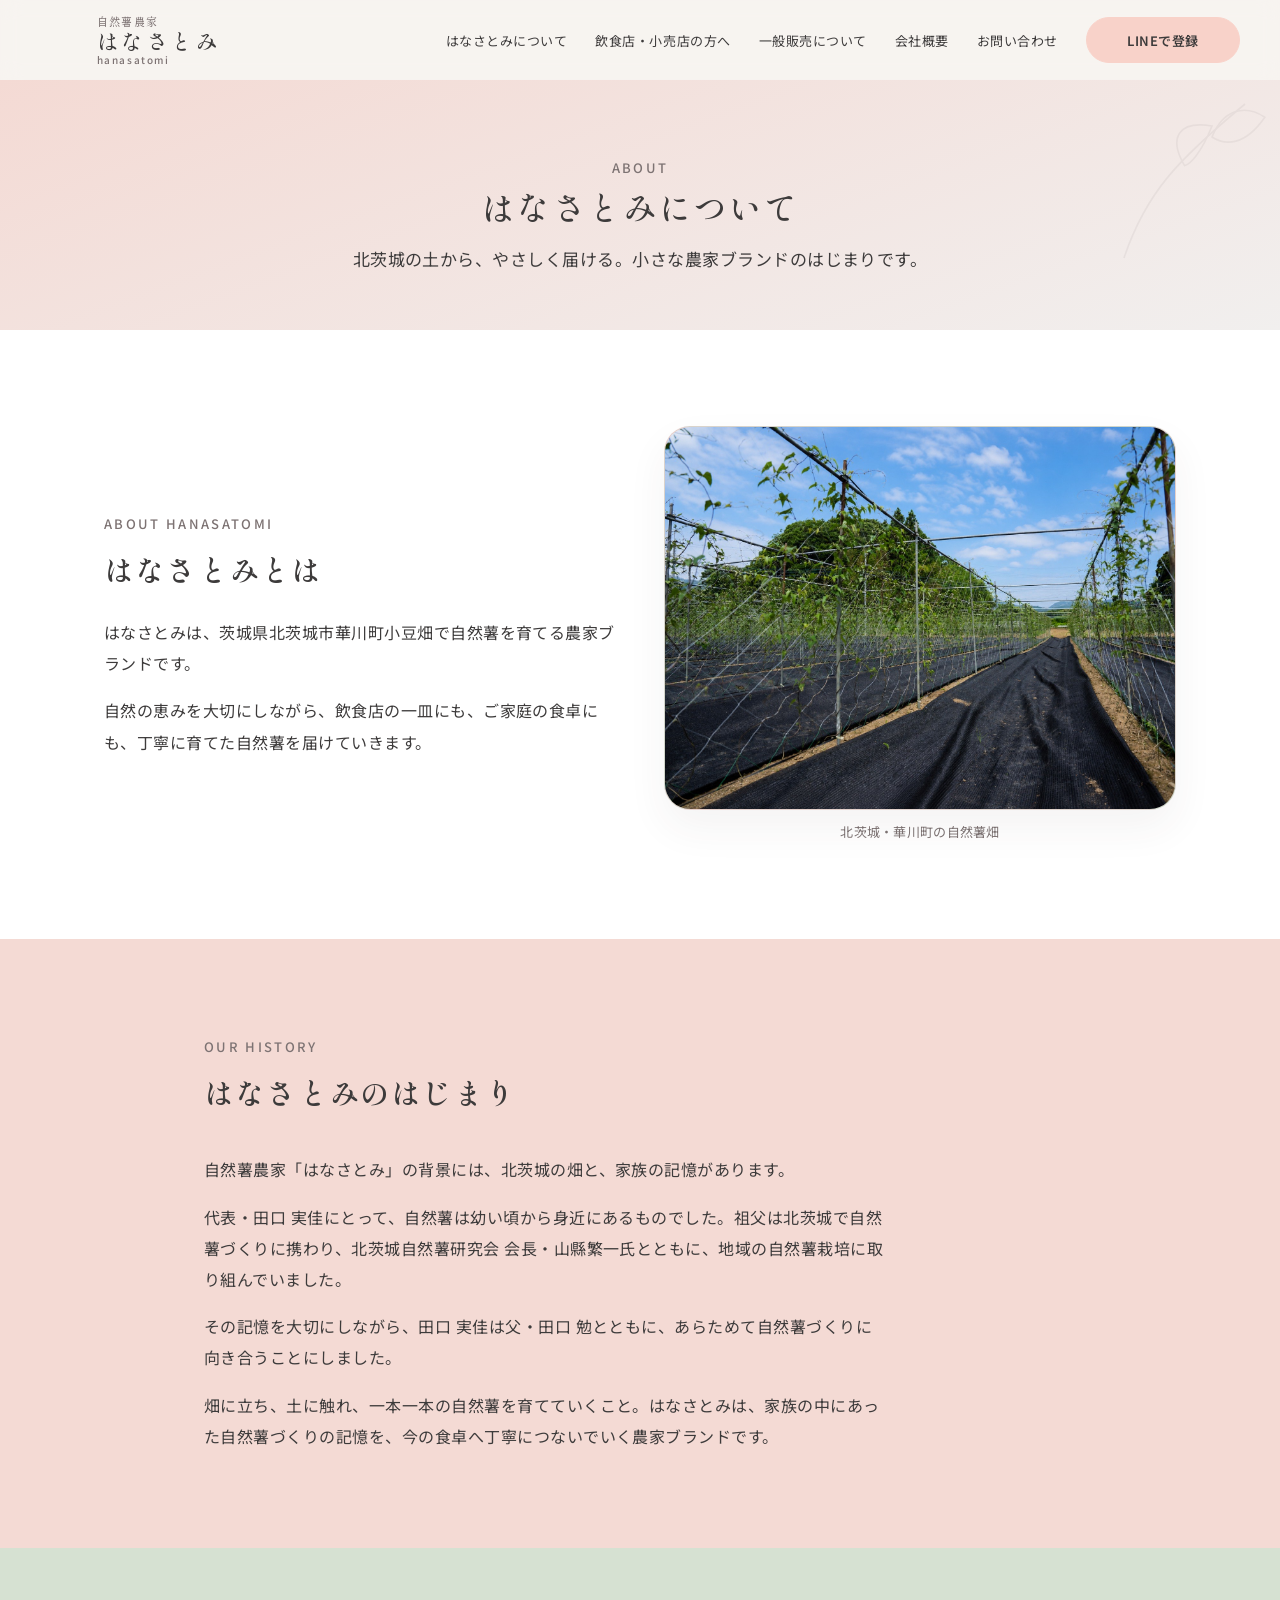
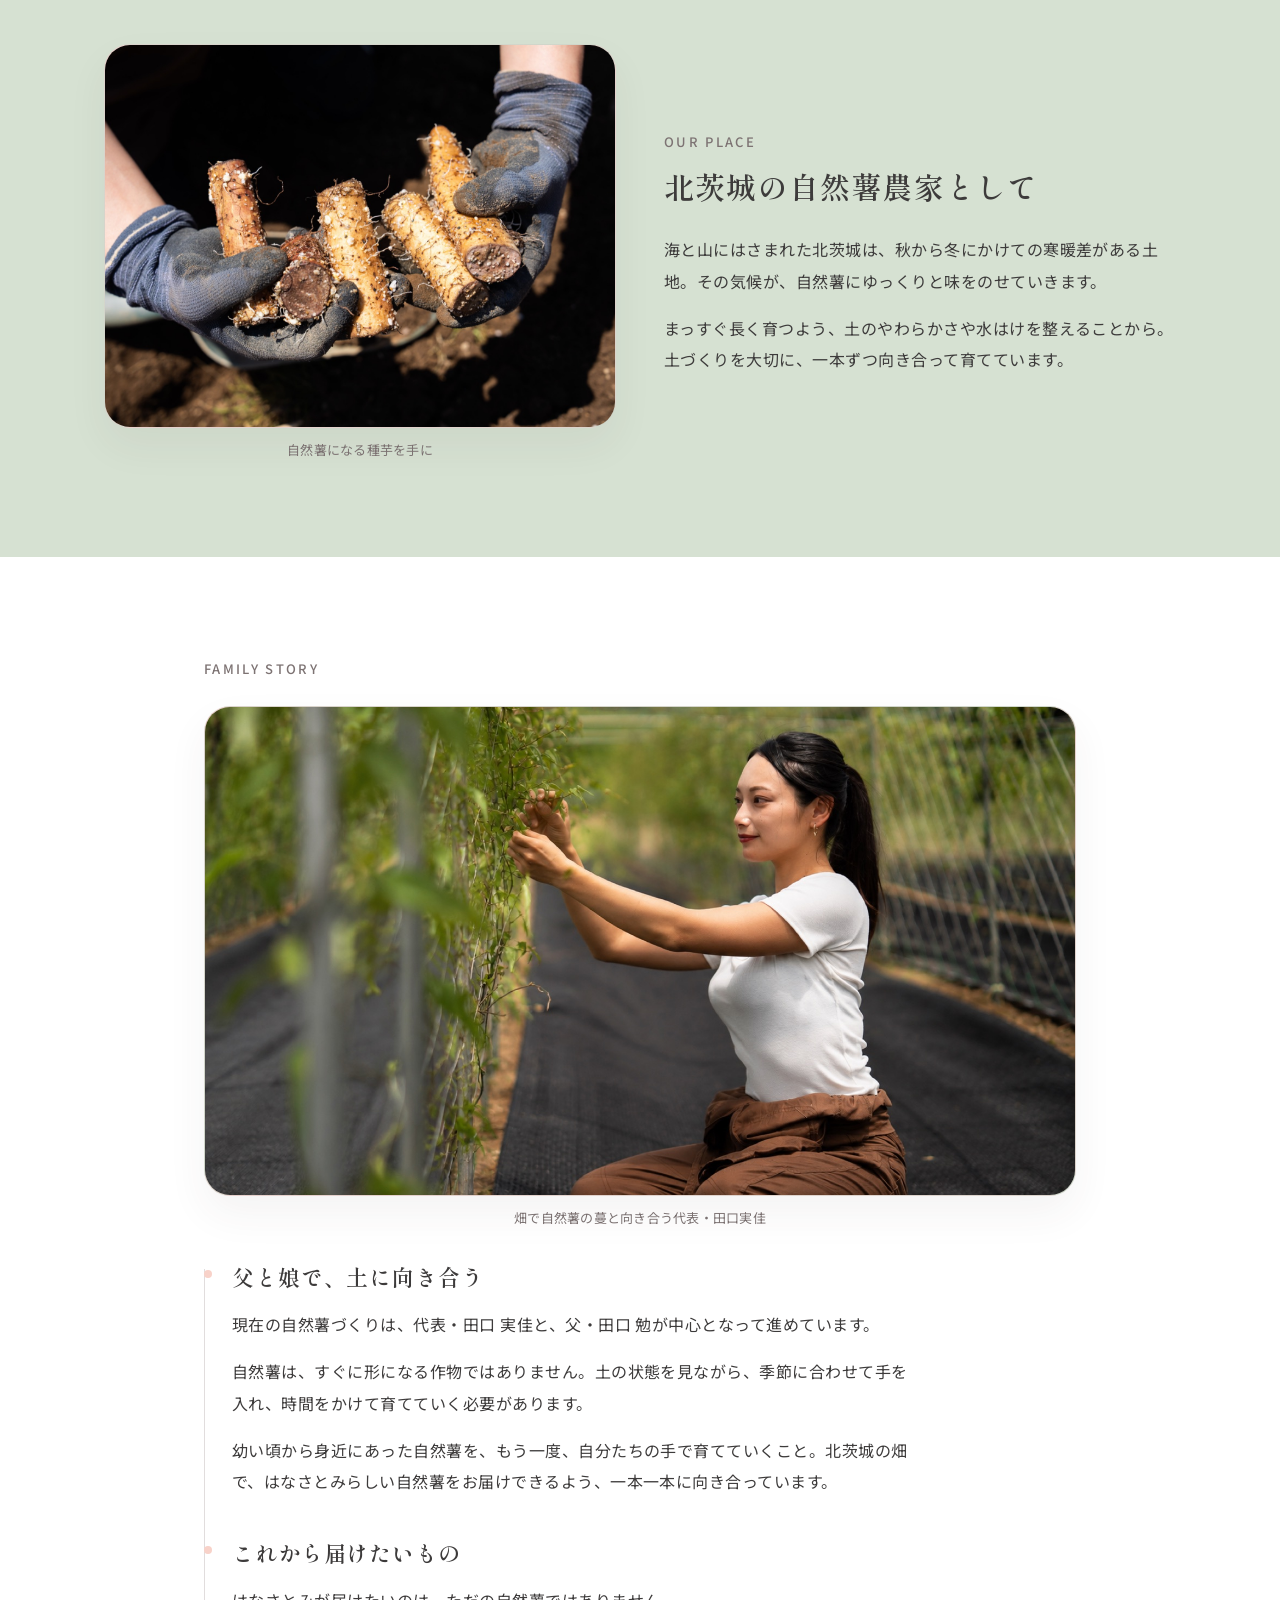
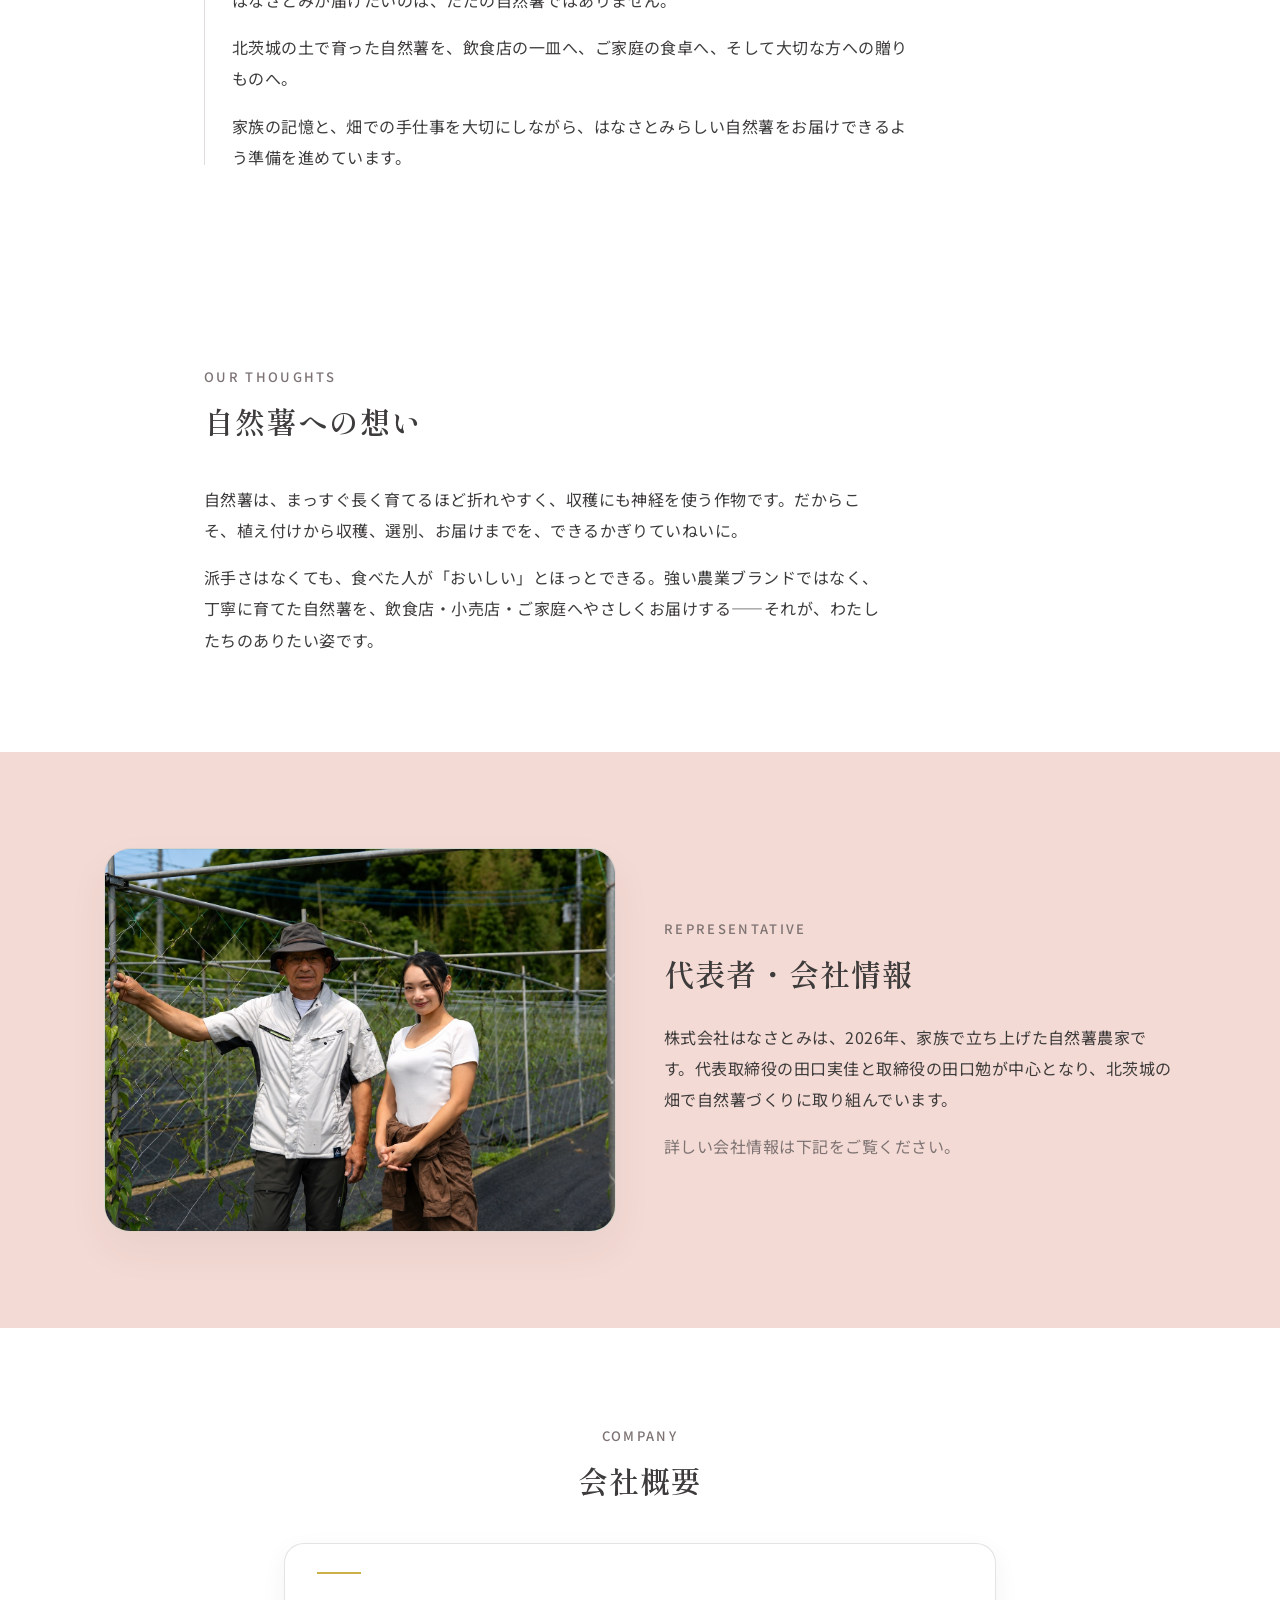
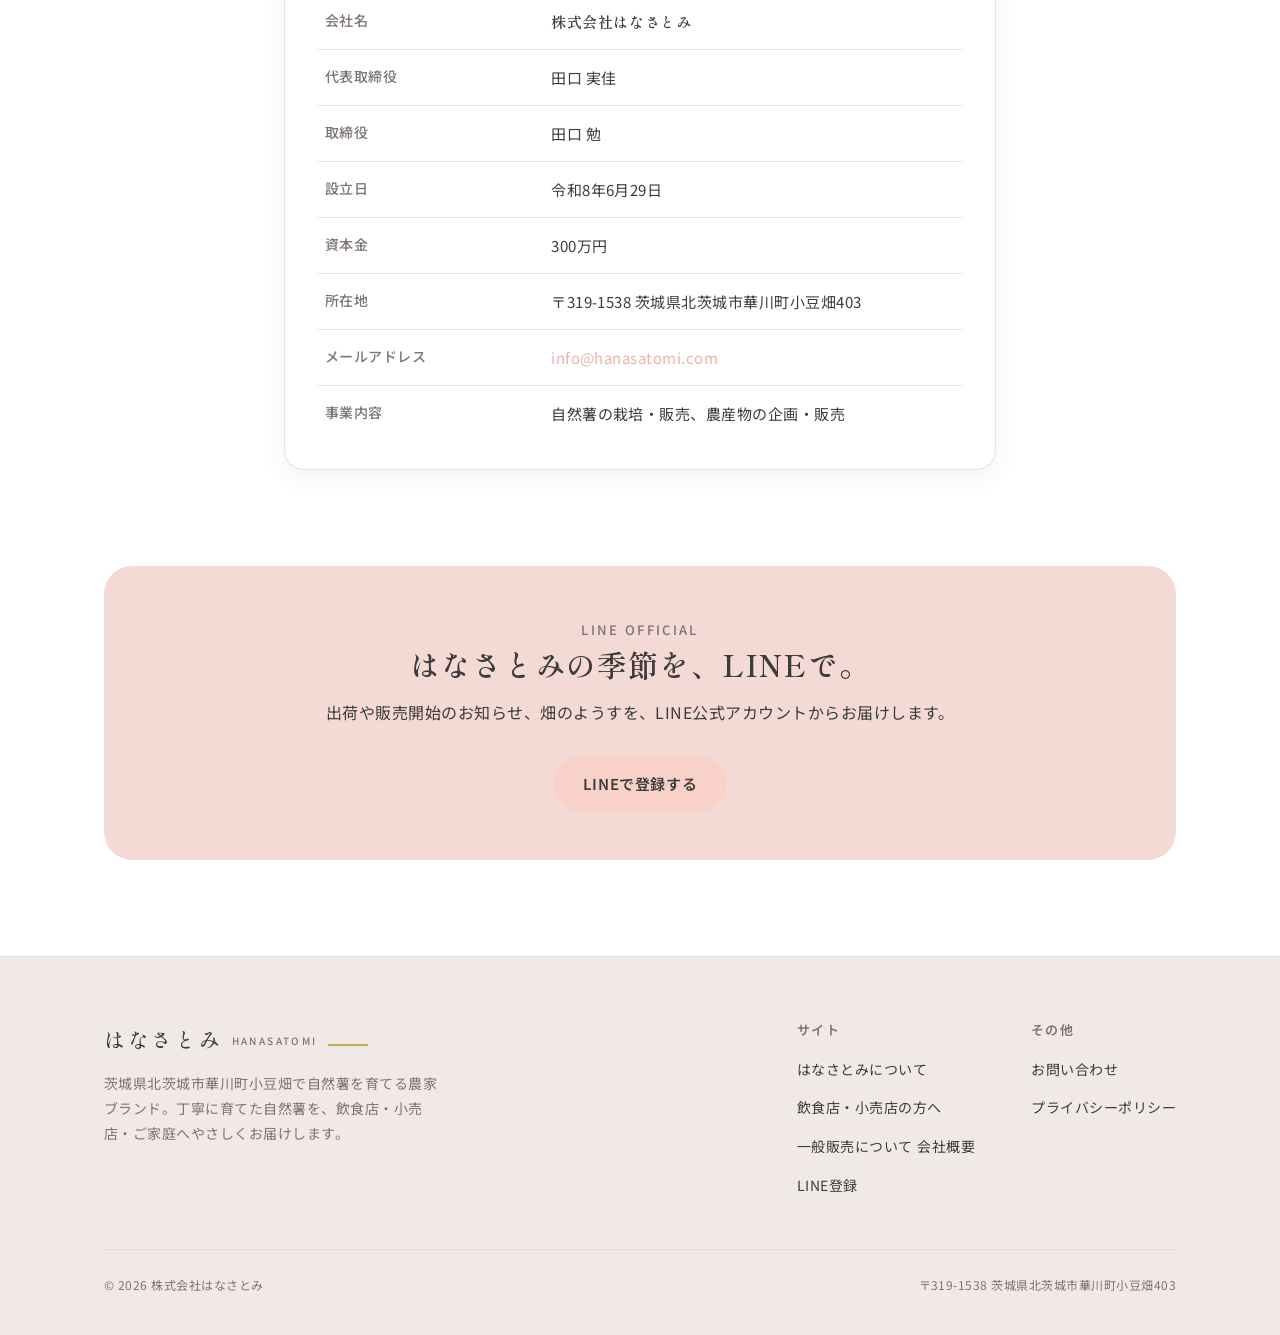
==== commit 45463f71: "fix: REPRESENTATIVEセクションの写真をトリミング版に更新 - jinenjyo-34.jpg をユーザートリミング版に更新（JPEG品質80で再変換） - ファイル名が同一のため、X" ====
--- a/about/index.html
+++ b/about/index.html
@@ -177,7 +177,7 @@
     <div class="split">
       <div class="split-media">
         <div class="photo-frame">
-          <img src="/assets/images/jinenjyo-34.jpg" alt="北茨城の畑に立つ、代表・田口実佳と父・田口勉" loading="lazy">
+          <img src="/assets/images/jinenjyo-34.jpg?v=20260714b" alt="北茨城の畑に立つ、代表・田口実佳と父・田口勉" loading="lazy">
         </div>
       </div>
       <div class="split-text">
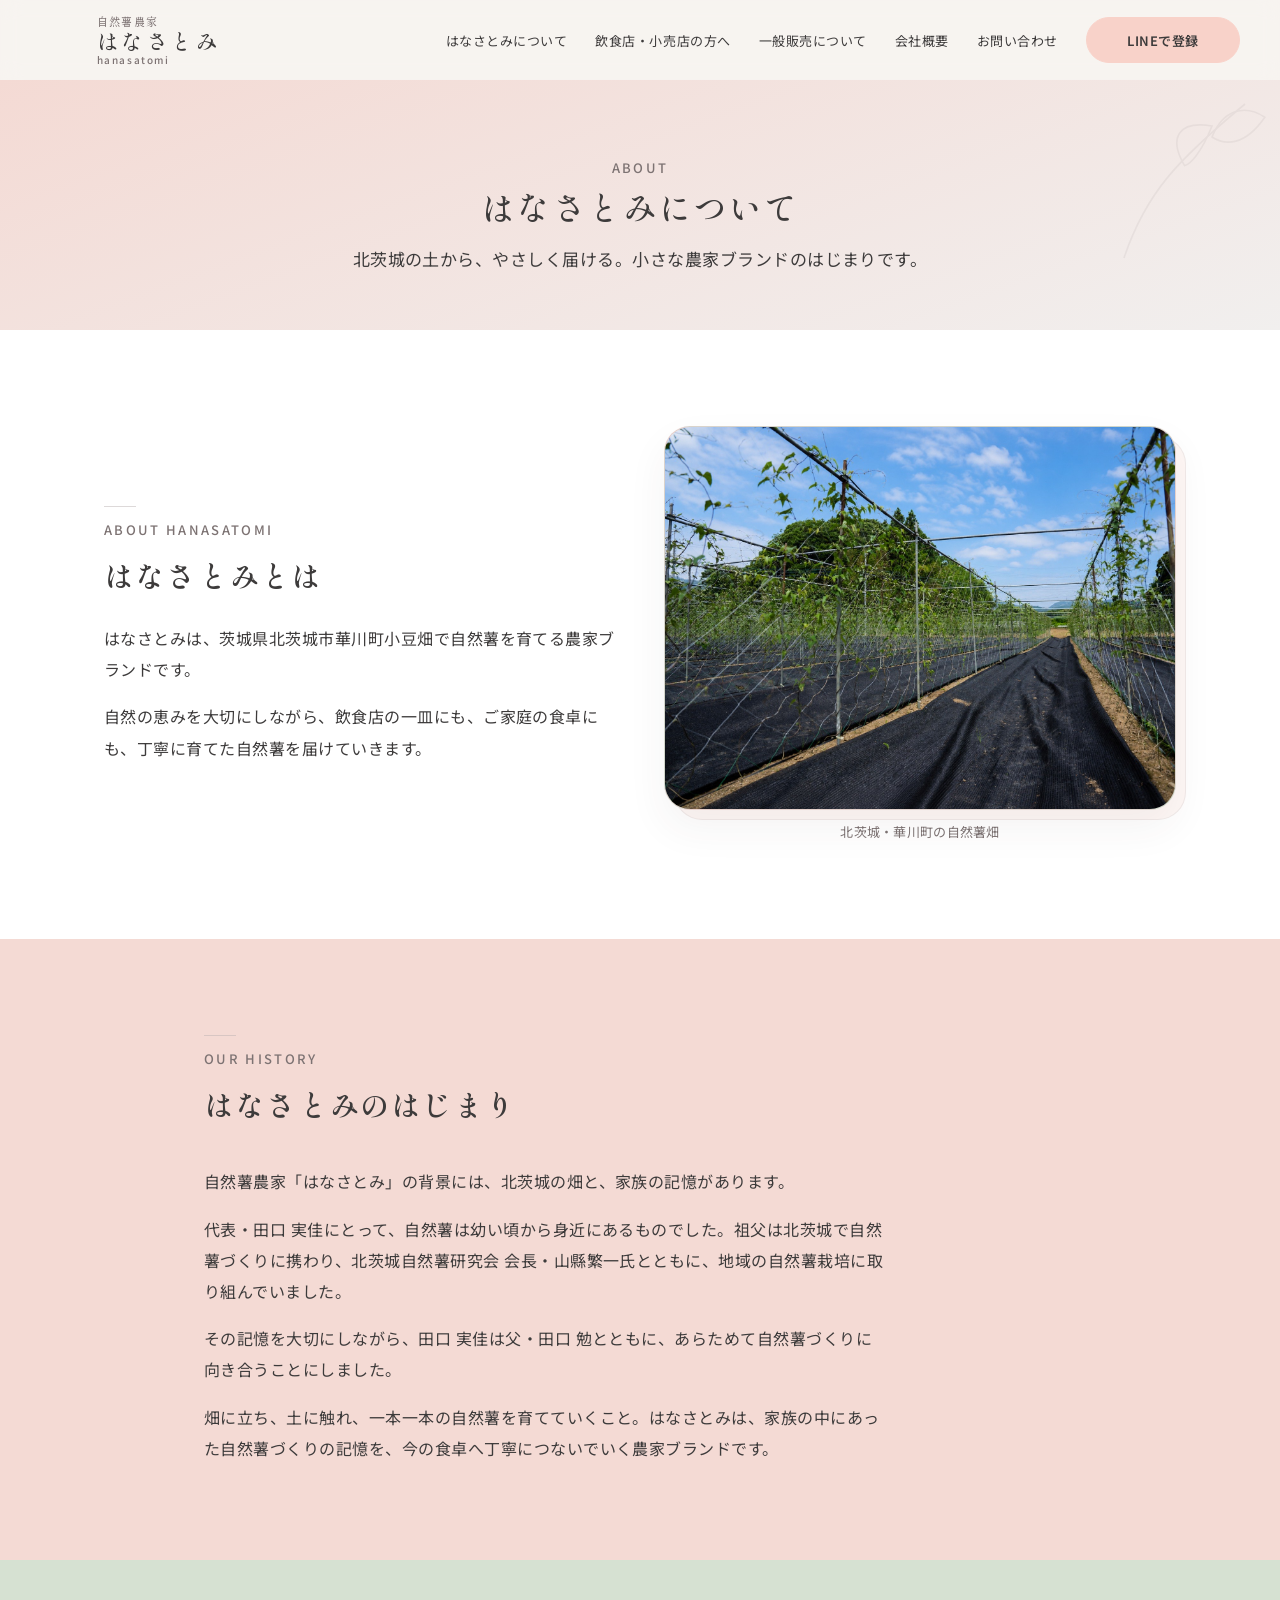
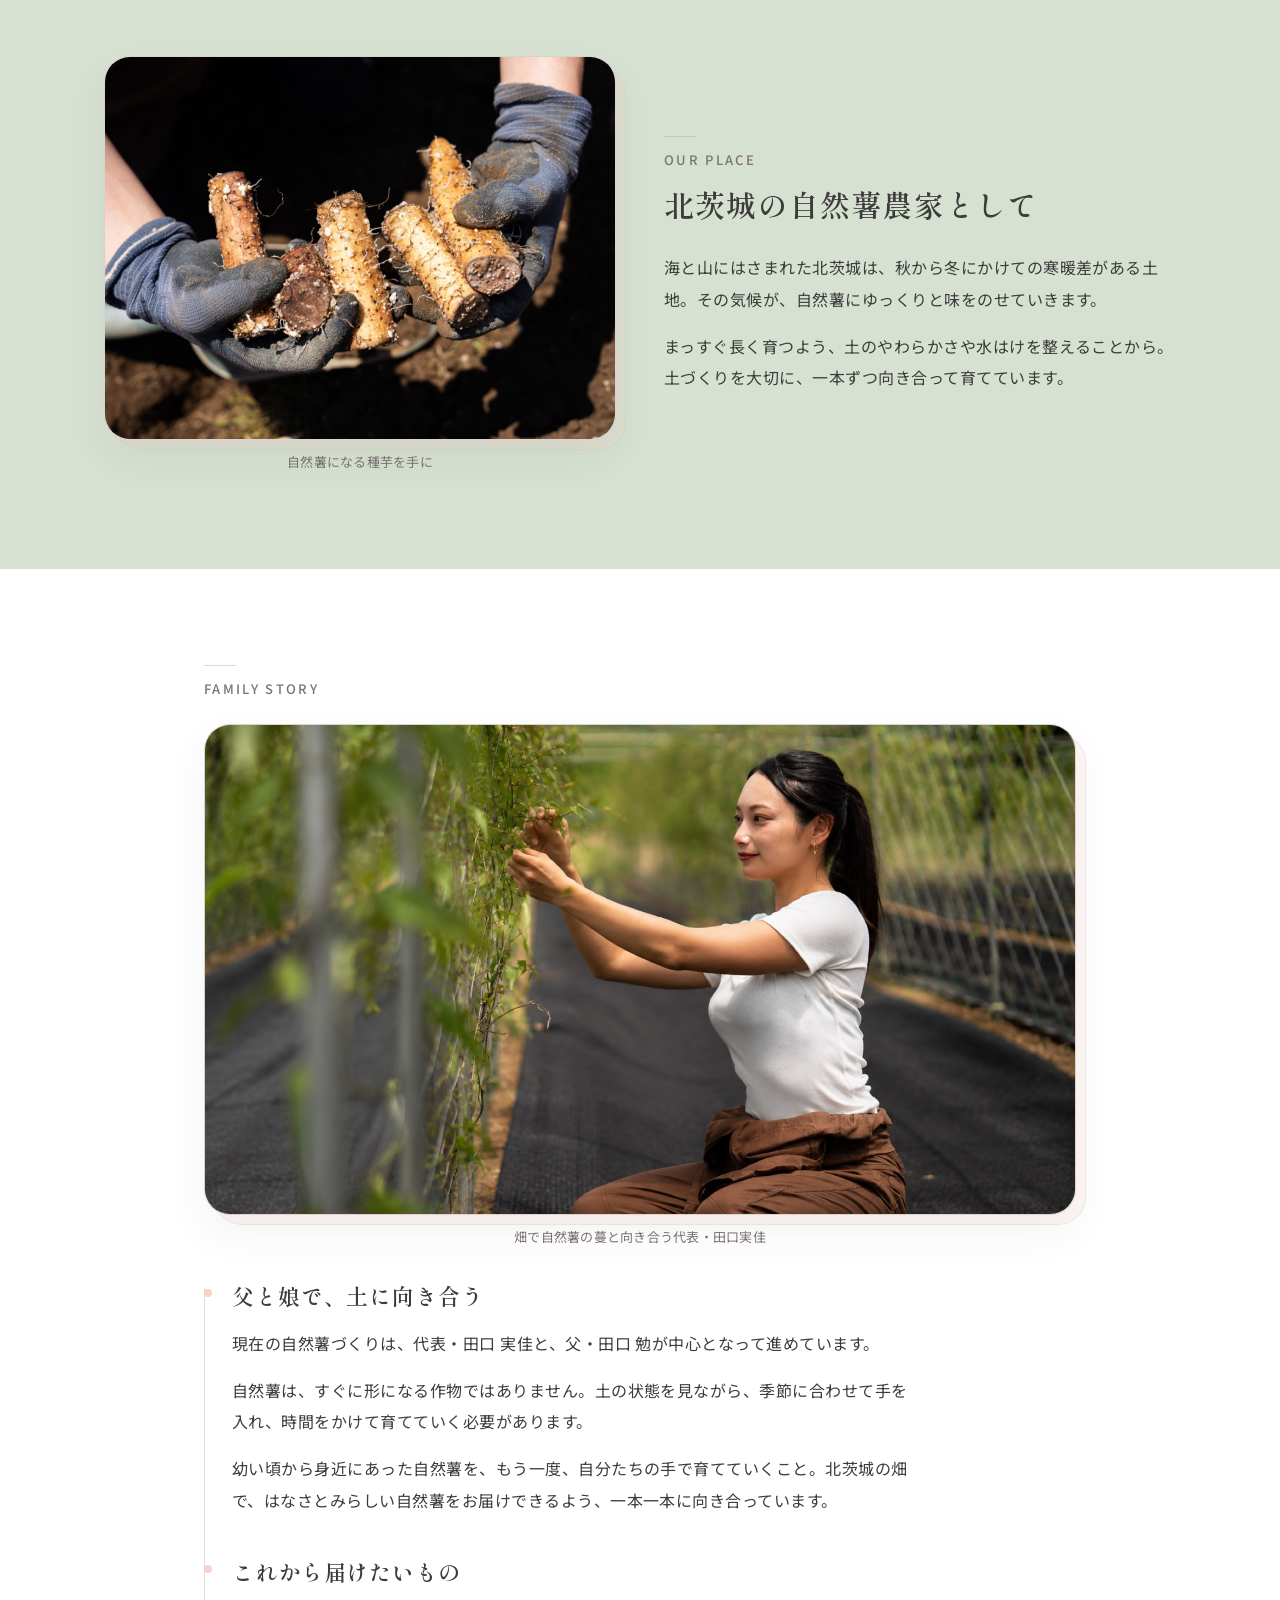
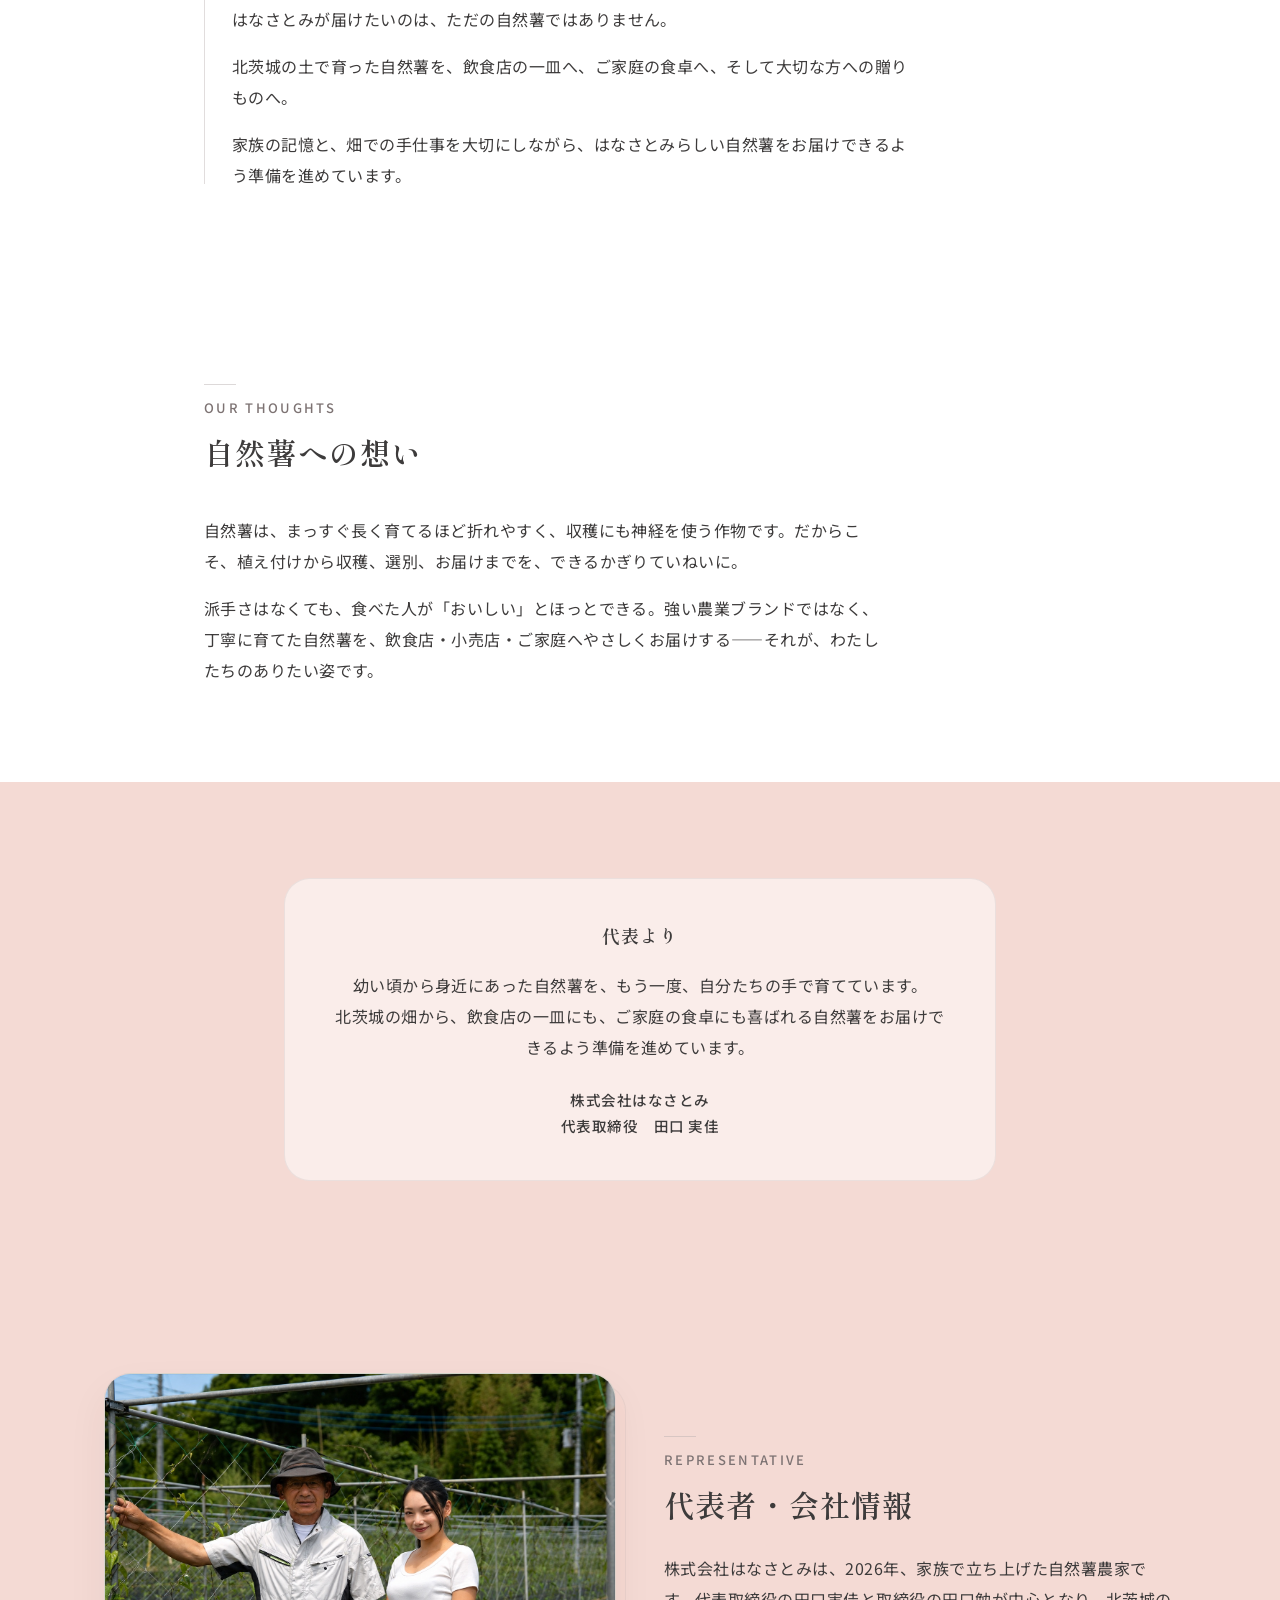
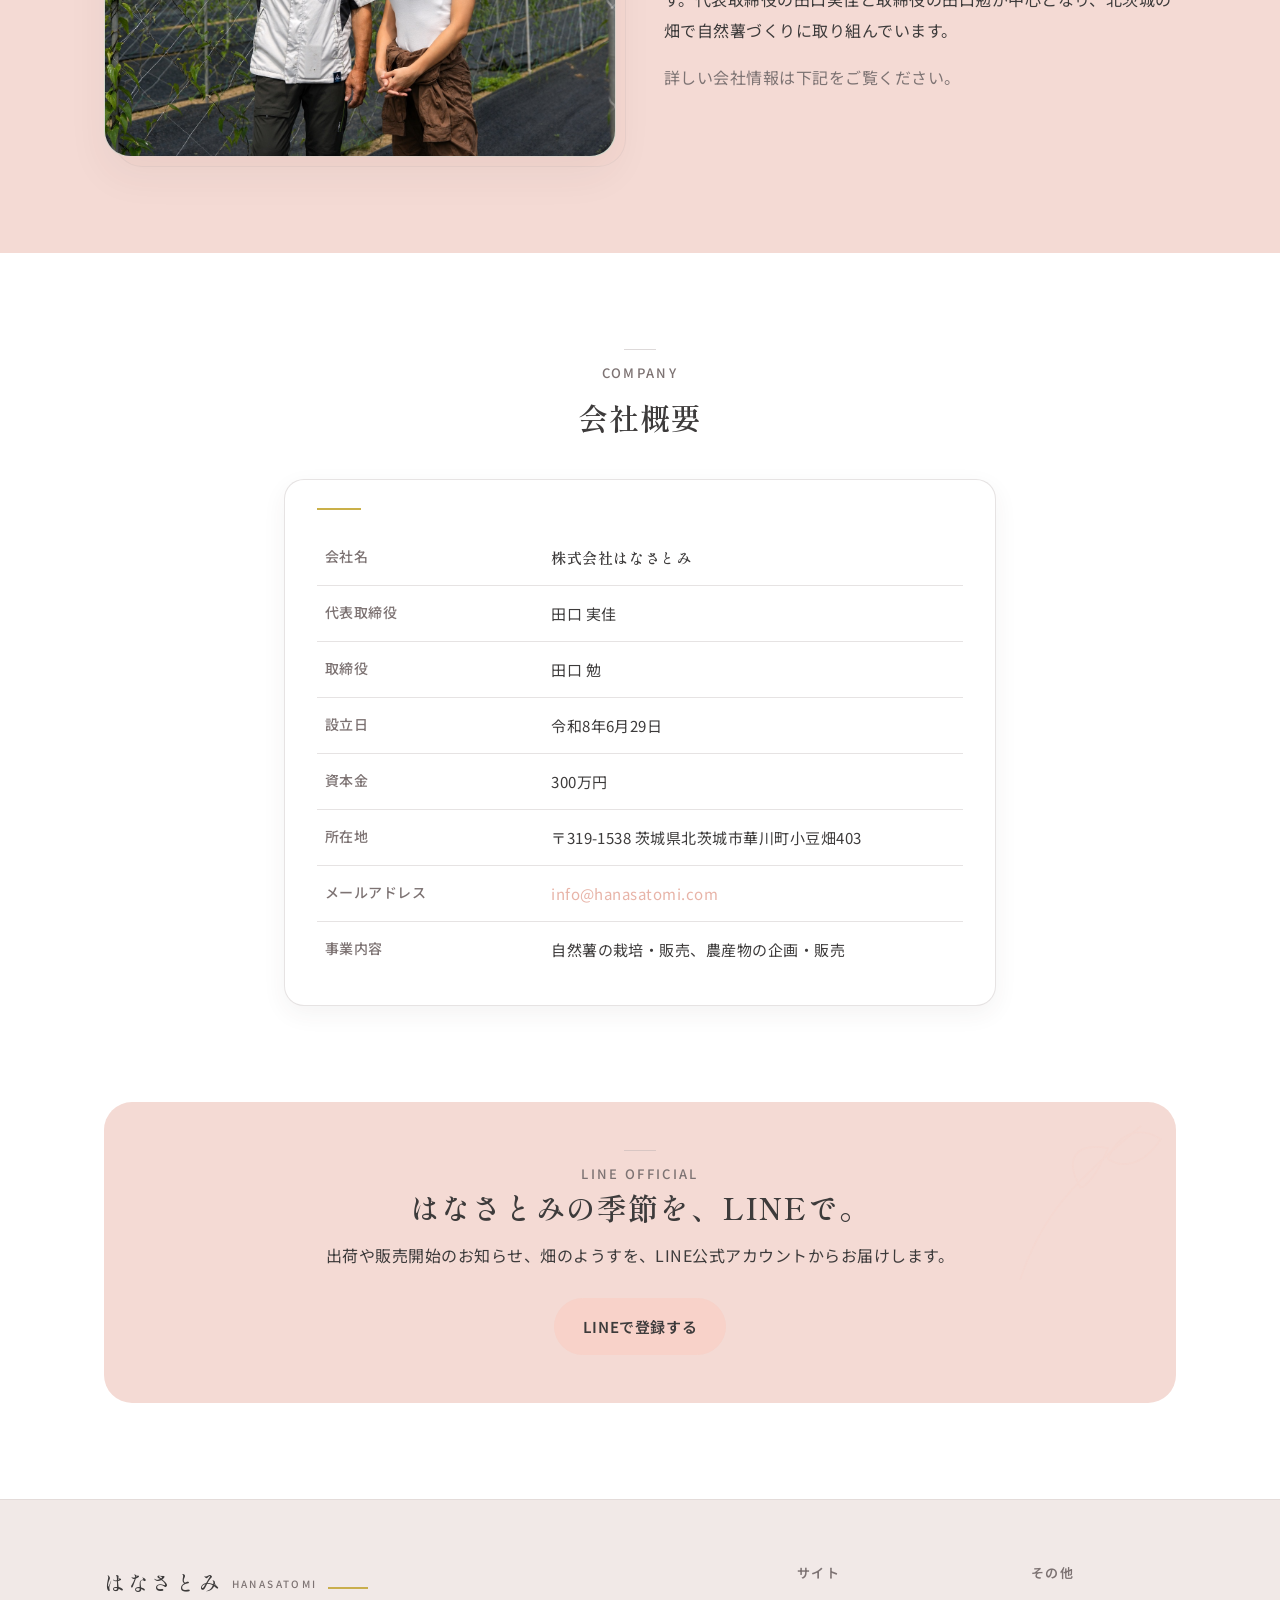
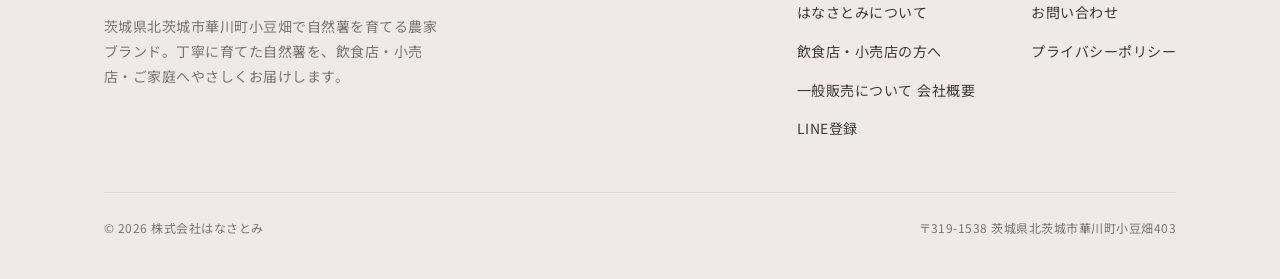
==== commit 8d179ec6: "feat: Phase Polish-2（LINE benefits・英字ラベル統一・写真背面レイヤー・SP LINE導線・代表メッセージ） - TOPのLINE CTAに「LINEで受け取れること」" ====
--- a/about/index.html
+++ b/about/index.html
@@ -24,7 +24,7 @@
 <link rel="preconnect" href="https://fonts.gstatic.com" crossorigin>
 <link href="https://fonts.googleapis.com/css2?family=Shippori+Mincho:wght@500;600&family=Noto+Sans+JP:wght@400;500;600&family=Noto+Serif+JP:wght@400;500&display=swap" rel="stylesheet">
 <script>document.documentElement.classList.add('js');</script>
-<link rel="stylesheet" href="/assets/css/styles.css?v=20260710-polish1">
+<link rel="stylesheet" href="/assets/css/styles.css?v=20260710-polish2">
 <script type="application/ld+json">
 {
   "@context": "https://schema.org",
@@ -91,8 +91,10 @@
         <p>自然の恵みを大切にしながら、飲食店の一皿にも、ご家庭の食卓にも、丁寧に育てた自然薯を届けていきます。</p>
       </div>
       <div class="split-media">
-        <div class="photo-frame">
-          <img src="/assets/images/jinenjyo-37.jpg" alt="北茨城・華川町にある、支柱を組んだ自然薯畑" loading="lazy">
+        <div class="photo-depth">
+          <div class="photo-frame">
+            <img src="/assets/images/jinenjyo-37.jpg" alt="北茨城・華川町にある、支柱を組んだ自然薯畑" loading="lazy">
+          </div>
         </div>
         <p class="photo-caption">北茨城・華川町の自然薯畑</p>
       </div>
@@ -125,8 +127,10 @@
         <p>まっすぐ長く育つよう、土のやわらかさや水はけを整えることから。土づくりを大切に、一本ずつ向き合って育てています。</p>
       </div>
       <div class="split-media">
-        <div class="photo-frame">
-          <img src="/assets/images/jinenjyo-1.jpg" alt="収穫した自然薯を手に持つようす" loading="lazy">
+        <div class="photo-depth">
+          <div class="photo-frame">
+            <img src="/assets/images/jinenjyo-1.jpg" alt="収穫した自然薯を手に持つようす" loading="lazy">
+          </div>
         </div>
         <p class="photo-caption">自然薯になる種芋を手に</p>
       </div>
@@ -138,8 +142,10 @@
 <section class="section section--surface reveal">
   <div class="container container--narrow container--story">
     <span class="eyebrow">FAMILY STORY</span>
-    <div class="photo-frame photo-frame--wide" style="margin-top:24px;">
-      <img src="/assets/images/jinenjyo-41.jpg" alt="北茨城の畑で自然薯の蔓を手入れする代表・田口実佳" loading="lazy">
+    <div class="photo-depth" style="margin-top:24px;">
+      <div class="photo-frame photo-frame--wide">
+        <img src="/assets/images/jinenjyo-41.jpg" alt="北茨城の畑で自然薯の蔓を手入れする代表・田口実佳" loading="lazy">
+      </div>
     </div>
     <p class="photo-caption">畑で自然薯の蔓と向き合う代表・田口実佳</p>
     <div class="story-timeline">
@@ -171,13 +177,26 @@
   </div>
 </section>
 
+<!-- 3.5 代表より（メッセージカード） -->
+<section class="section section--soft reveal">
+  <div class="container container--narrow">
+    <div class="message-card">
+      <p class="message-card__title">代表より</p>
+      <p class="message-card__body">幼い頃から身近にあった自然薯を、もう一度、自分たちの手で育てています。<br>北茨城の畑から、飲食店の一皿にも、ご家庭の食卓にも喜ばれる自然薯をお届けできるよう準備を進めています。</p>
+      <p class="message-card__signature">株式会社はなさとみ<br>代表取締役　田口 実佳</p>
+    </div>
+  </div>
+</section>
+
 <!-- 4. 代表者・会社情報 -->
 <section class="section section--soft reveal">
   <div class="container">
     <div class="split">
       <div class="split-media">
-        <div class="photo-frame">
-          <img src="/assets/images/jinenjyo-34.jpg?v=20260714b" alt="北茨城の畑に立つ、代表・田口実佳と父・田口勉" loading="lazy">
+        <div class="photo-depth">
+          <div class="photo-frame">
+            <img src="/assets/images/jinenjyo-34.jpg?v=20260714b" alt="北茨城の畑に立つ、代表・田口実佳と父・田口勉" loading="lazy">
+          </div>
         </div>
       </div>
       <div class="split-text">
@@ -272,6 +291,6 @@
   <a href="/line/" class="btn btn--primary">LINEで最新情報を受け取る</a>
 </div>
 
-<script src="/assets/js/main.js?v=20260710-polish1"></script>
+<script src="/assets/js/main.js?v=20260710-polish2"></script>
 </body>
 </html>
--- a/assets/css/styles.css
+++ b/assets/css/styles.css
@@ -630,6 +630,20 @@
   text-align: center;
 }
 
+/* ---------- Photo Depth Layer（写真背面のごく薄い装飾レイヤー / Phase Polish-2） ---------- */
+/* 既存の写真コンテナ（overflow:hidden）はそのまま、外側に新設したラッパーで背面レイヤーを表現する */
+.photo-depth { position: relative; isolation: isolate; }
+.photo-depth::before {
+  content: "";
+  position: absolute;
+  inset: 10px -10px -10px 10px;
+  border-radius: 28px;
+  background: rgba(248, 210, 201, 0.18);
+  border: 1px solid rgba(184, 175, 175, 0.18);
+  z-index: -1;
+  pointer-events: none;
+}
+
 /* ---------- Hero split（左テキスト / 右写真背景の2層。数値指定準拠 PC1440基準） ---------- */
 .hero--split {
   position: relative;
@@ -776,6 +790,26 @@
 }
 .lc-sp { display: none; }   /* PCはPC文言（SP文言は隠す） */
 
+/* ---------- LINE Benefits（「LINEで受け取れること」3点 / Phase Polish-2） ---------- */
+.line-benefits { margin: 20px 0 22px; }
+.line-benefits__title {
+  font-size: 13px; letter-spacing: 0.06em; color: #7D7373;
+  font-weight: 500; margin: 0 0 10px;
+}
+.line-benefits__list {
+  display: flex; flex-wrap: wrap; gap: 12px;
+  list-style: none; margin: 0; padding: 0;
+}
+.line-benefits__item {
+  display: inline-flex; align-items: center;
+  padding: 10px 14px;
+  border-radius: 999px;
+  border: 1px solid rgba(184, 175, 175, 0.24);
+  background: rgba(255, 255, 255, 0.48);
+  font-size: 13px; line-height: 1.6; color: #3D3B3B;
+  white-space: nowrap;
+}
+
 /* ---------- はなさとみとは / 自然薯について（Phase3 数値指定準拠 PC1440基準） ---------- */
 .about-intro-section { position: relative; background: #F1EFEE; padding: 86px 0; overflow: hidden; }
 .jinenjo-section { position: relative; background: #D6E1D2; padding: 96px 0; overflow: hidden; }
@@ -801,17 +835,49 @@
 /* 画像は絶対配置のimgで、grid行を膨らませずテキスト塊の高さに合わせて伸縮（見出し→本文を連続させる） */
 .about-intro-image, .jinenjo-image {
   grid-area: image; position: relative; align-self: center;
-  width: 100%; height: 330px; overflow: hidden;
+  width: 100%; height: 330px;
   border-radius: 26px; box-shadow: 0 18px 40px rgba(61, 59, 59, 0.06);
 }
 .about-intro-image img, .jinenjo-image img {
   position: absolute; inset: 0;
   width: 100%; height: 100%; object-fit: cover; object-position: center; display: block;
+  border-radius: inherit;
 }
 .section-kicker {
   font-size: 11px; letter-spacing: 0.18em; text-transform: uppercase;
   color: #B8AFAF; margin: 0 0 14px;
 }
+
+/* ---------- Section Label（英字ラベル＋短い罫線の統一 / Phase Polish-2） ---------- */
+/* 中央寄せの英字ラベル群（section-head内のeyebrow・CTAブロック）。日本語見出しより目立たせない */
+.cta-block > .eyebrow,
+.container--story > .eyebrow { display: block; }
+.section-head .eyebrow::before,
+.cta-block > .eyebrow::before {
+  content: "";
+  display: block;
+  width: 32px;
+  height: 1px;
+  margin: 0 auto 11px;
+  background: rgba(184, 175, 175, 0.48);
+}
+/* aboutページ「はじまり」「想い」等、text-align:leftのsection-headは罫線も左寄せに */
+.section-head[style*="text-align:left"] .eyebrow::before { margin-left: 0; margin-right: 0; }
+/* 左寄せの英字ラベル群（split内・写真＋テキストの2カラム／FAMILY STORY／「極」はPCで左寄せ本文のため） */
+.section-kicker::before,
+.general-sale-kicker::before,
+.kiwami-kicker::before,
+.split .split-text > .eyebrow::before,
+.container--story > .eyebrow::before {
+  content: "";
+  display: block;
+  width: 32px;
+  height: 1px;
+  margin: 0 0 11px;
+  background: rgba(184, 175, 175, 0.48);
+}
+/* 飲食店・小売店さまへ（business-inner）は中央寄せのため罫線も中央に */
+.business-inner .section-kicker::before { margin-left: auto; margin-right: auto; }
 .about-intro-title, .jinenjo-title {
   font-size: 30px; line-height: 1.6; letter-spacing: 0.08em;
   font-weight: 500; color: #3D3B3B; margin: 0;
@@ -887,8 +953,11 @@
   font-size: 14.5px; font-weight: 600; letter-spacing: 0.04em; text-decoration: none;
   margin-top: 26px;
 }
-.general-sale-image { width: 100%; height: 330px; overflow: hidden; border-radius: 26px; box-shadow: 0 18px 40px rgba(61, 59, 59, 0.06); }
-.general-sale-image img { width: 100%; height: 100%; object-fit: cover; object-position: center; display: block; }
+.general-sale-image { position: relative; width: 100%; height: 330px; border-radius: 26px; box-shadow: 0 18px 40px rgba(61, 59, 59, 0.06); }
+.general-sale-image img { width: 100%; height: 100%; object-fit: cover; object-position: center; display: block; border-radius: inherit; }
+
+/* ---------- SPでのLINE導線を補強する小さな案内文（Phase Polish-2） ---------- */
+.line-hint { font-size: 13px; line-height: 1.7; color: #7D7373; margin-top: 12px; text-align: left; }
 
 /* ---------- 「極」ミニセクション（TOP／一般販売について直後） ---------- */
 .kiwami-section { background: var(--surface); padding: 80px 0; }
@@ -962,6 +1031,31 @@
 .story-item p { max-width: 680px; line-height: 1.95; margin: 0 0 16px; }
 .story-item p:last-child { margin-bottom: 0; }
 
+/* ---------- Message Card（代表メッセージ等の静かな引用ブロック / Phase Polish-2） ---------- */
+.message-card {
+  max-width: 860px; margin: 0 auto;
+  background: rgba(255, 255, 255, 0.52);
+  border: 1px solid rgba(184, 175, 175, 0.22);
+  border-radius: 26px;
+  padding: 40px;
+  text-align: center;
+}
+.message-card__title {
+  font-family: var(--font-heading);
+  font-size: 18px; font-weight: 600; letter-spacing: 0.06em;
+  color: var(--text-main);
+  margin: 0 0 18px;
+}
+.message-card__body {
+  max-width: 620px; margin: 0 auto;
+  font-size: 16px; line-height: 1.95; color: var(--text-main);
+}
+.message-card__signature {
+  margin-top: 24px;
+  font-size: 14.5px; line-height: 1.8; font-weight: 500;
+  color: var(--text-main);
+}
+
 /* ---------- 会社概要表 ---------- */
 .info-card { padding: 28px 32px; }
 .info-table { width: 100%; border-collapse: collapse; }
@@ -1078,11 +1172,11 @@
     font-size: 24px; line-height: 1.7; letter-spacing: 0.08em; text-align: center; margin: 0;
   }
   .about-intro-image, .jinenjo-image {
-    width: 100%; height: auto; border-radius: 22px; overflow: hidden; margin: 0;
+    width: 100%; height: auto; border-radius: 22px; margin: 0;
     box-shadow: 0 14px 30px rgba(61, 59, 59, 0.06);
   }
   /* SPは通常フローに戻す（PCの絶対配置を解除） */
-  .about-intro-image img, .jinenjo-image img { position: static; width: 100%; height: auto; display: block; }
+  .about-intro-image img, .jinenjo-image img { position: static; width: 100%; height: auto; display: block; border-radius: inherit; }
   .about-intro-body, .jinenjo-body { display: flex; flex-direction: column; align-items: center; }
   .about-intro-text, .jinenjo-text { font-size: 15.5px; line-height: 1.9; letter-spacing: 0.04em; margin: 0; }
   .about-intro-button, .jinenjo-button { height: 52px; min-width: 140px; padding: 0 24px; margin: 24px auto 0; }
@@ -1106,11 +1200,12 @@
   .general-sale-content { width: 100%; display: contents; }
   .general-sale-kicker { order: 1; text-align: center; }
   .general-sale-title { order: 2; font-size: 24px; line-height: 1.7; text-align: center; margin-bottom: 0; }
-  .general-sale-image { order: 3; width: 100%; height: auto; border-radius: 22px; overflow: hidden; box-shadow: 0 14px 30px rgba(61, 59, 59, 0.06); }
-  .general-sale-image img { width: 100%; height: auto; display: block; }
+  .general-sale-image { order: 3; width: 100%; height: auto; border-radius: 22px; box-shadow: 0 14px 30px rgba(61, 59, 59, 0.06); }
+  .general-sale-image img { width: 100%; height: auto; display: block; border-radius: inherit; }
   .general-sale-text { order: 4; font-size: 15.5px; line-height: 1.9; letter-spacing: 0.04em; margin-bottom: 14px; }
   .general-sale-text:last-of-type { margin-bottom: 0; }
   .general-sale-button { order: 5; width: 100%; max-width: 330px; height: 52px; margin: 24px auto 0; font-size: 14.5px; }
+  .line-hint { order: 6; text-align: center; margin-top: 14px; }
 
   .split { grid-template-columns: 1fr; gap: 26px; }
   .split--reverse .split-media { order: 0; } /* スマホでは常にテキスト→写真 */
@@ -1135,6 +1230,46 @@
 
   .photo-frame { border-radius: 22px; }
   .photo-caption { margin-top: 9px; font-size: 12.5px; }
+
+  /* Section Label（罫線）SP：幅を少し狭く、中央寄せ系ラベルは中央揃え */
+  .section-head .eyebrow::before,
+  .cta-block > .eyebrow::before,
+  .section-kicker::before,
+  .general-sale-kicker::before,
+  .kiwami-kicker::before,
+  .split .split-text > .eyebrow::before,
+  .container--story > .eyebrow::before {
+    width: 28px;
+    margin-bottom: 9px;
+  }
+  .section-kicker::before,
+  .general-sale-kicker::before,
+  .kiwami-kicker::before {
+    margin-left: auto;
+    margin-right: auto;
+  }
+
+  /* Photo Depth Layer SP：オフセットを狭く、より薄く */
+  .photo-depth::before {
+    inset: 7px -7px -7px 7px;
+    border-radius: 24px;
+    background: rgba(248, 210, 201, 0.12);
+  }
+
+  /* LINE Benefits SP：縦積み・1カラム */
+  .line-benefits { margin: 0 0 24px; }
+  .line-benefits__title { font-size: 12.5px; text-align: center; }
+  .line-benefits__list { flex-direction: column; gap: 8px; }
+  .line-benefits__item {
+    width: 100%; justify-content: center;
+    padding: 10px 12px; font-size: 12.5px;
+    border-radius: 16px; white-space: normal;
+  }
+
+  /* Message Card SP */
+  .message-card { padding: 28px 22px; border-radius: 22px; }
+  .message-card__body { font-size: 15.5px; line-height: 1.9; }
+  .message-card__signature { margin-top: 20px; font-size: 14px; }
 
   .info-card { padding: 22px; }
   .info-table th { width: 40%; font-size: 13px; }
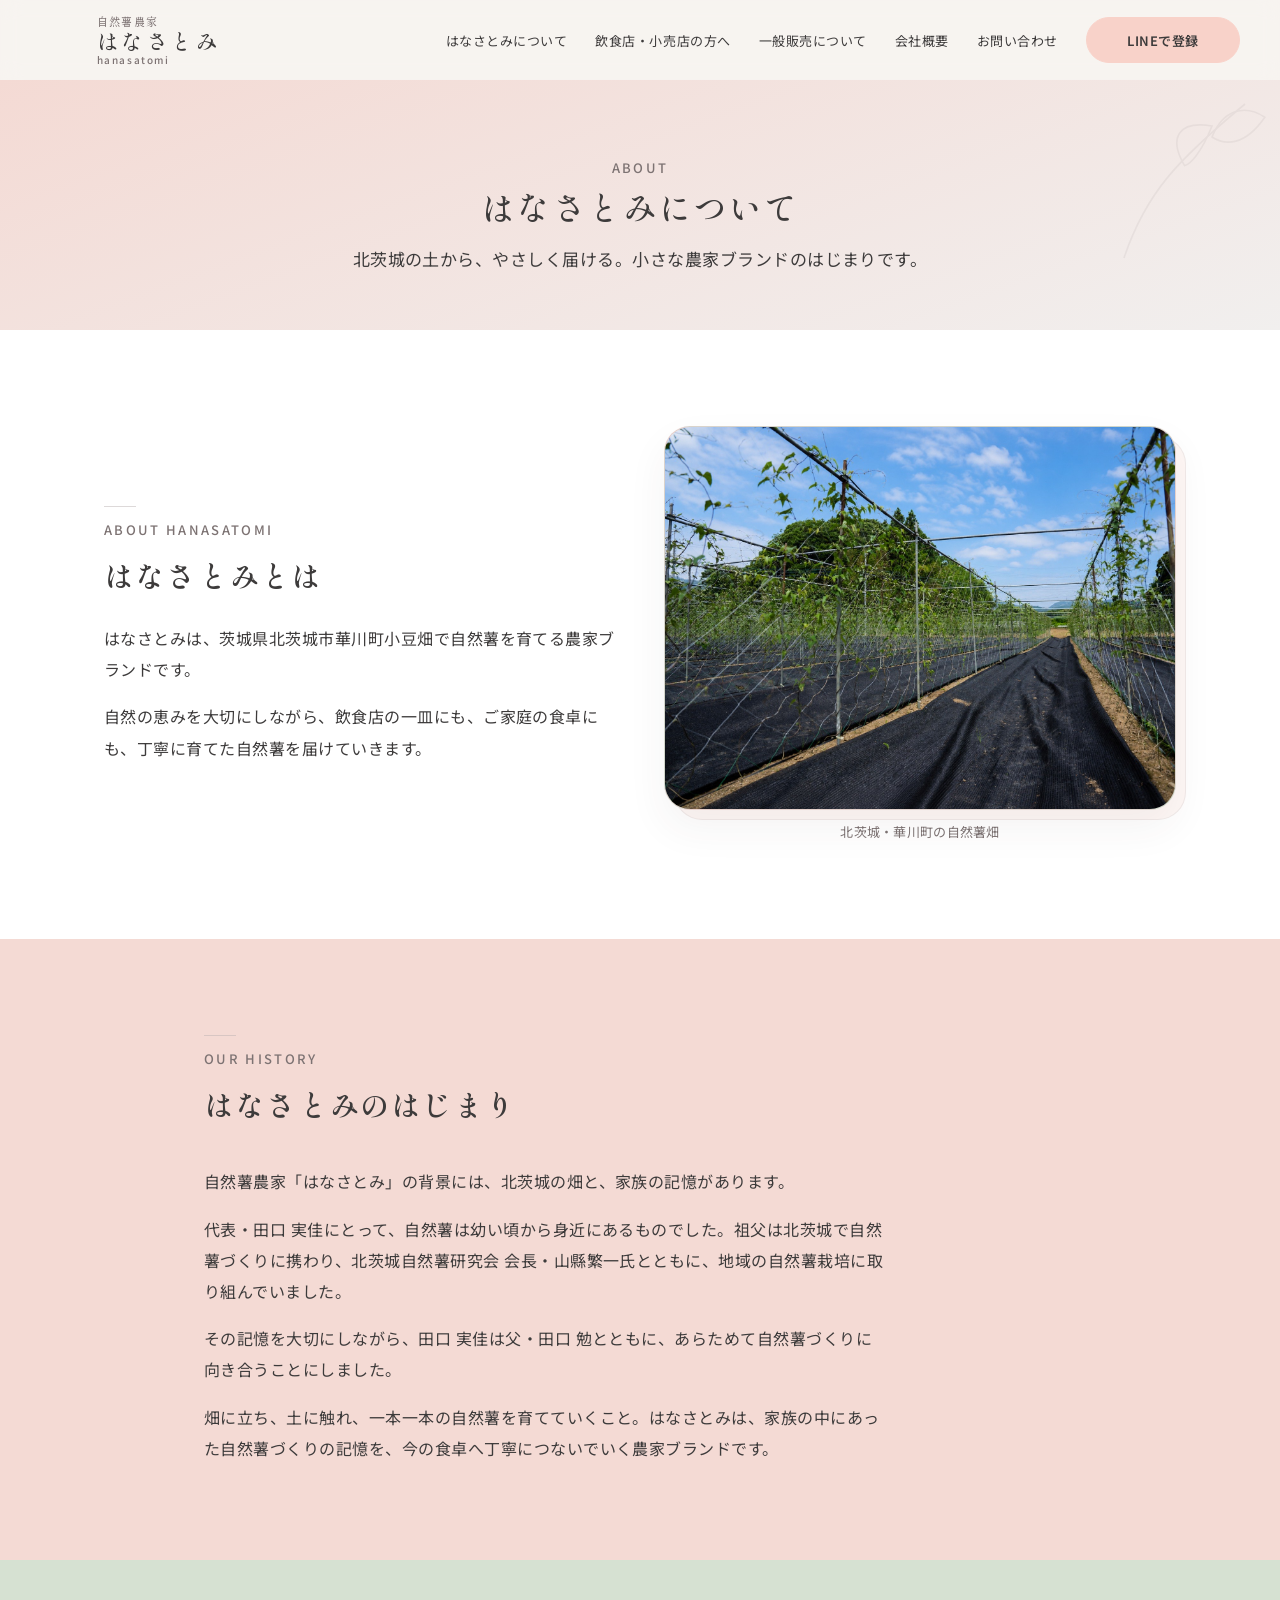
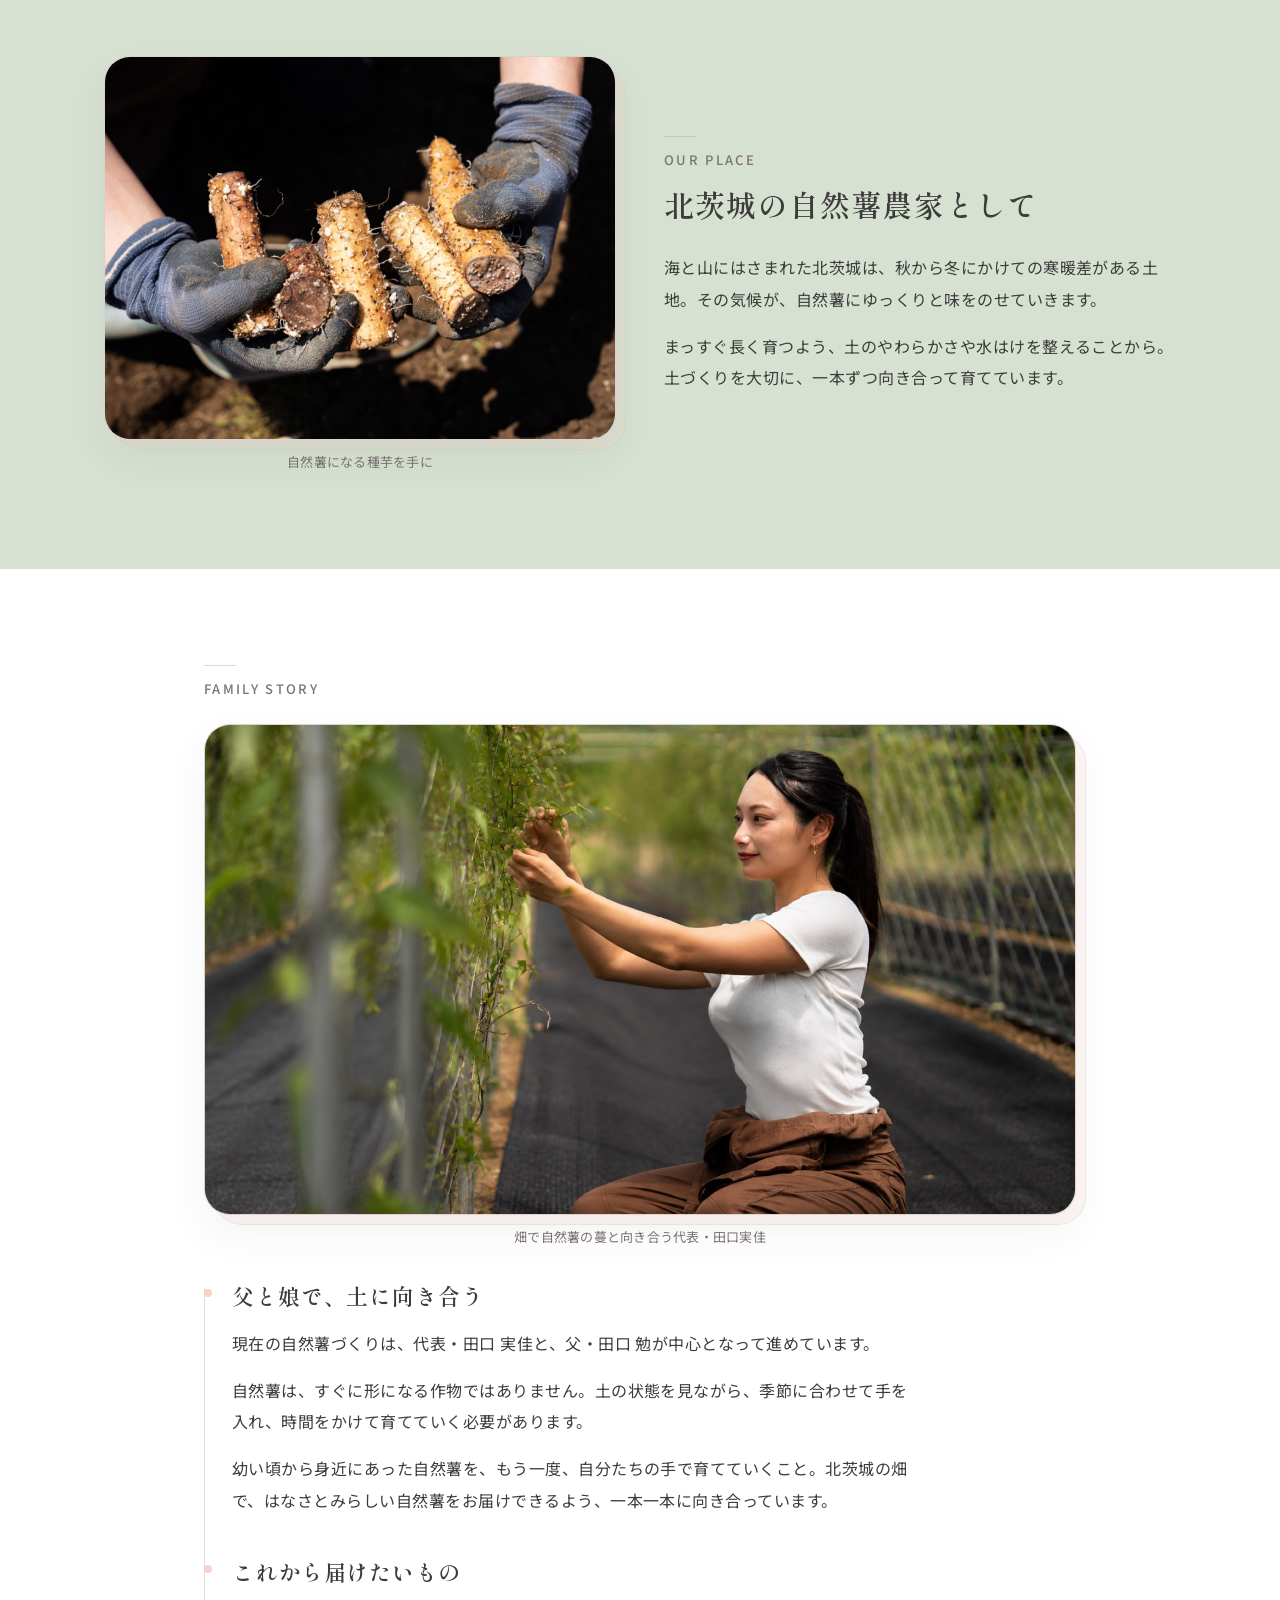
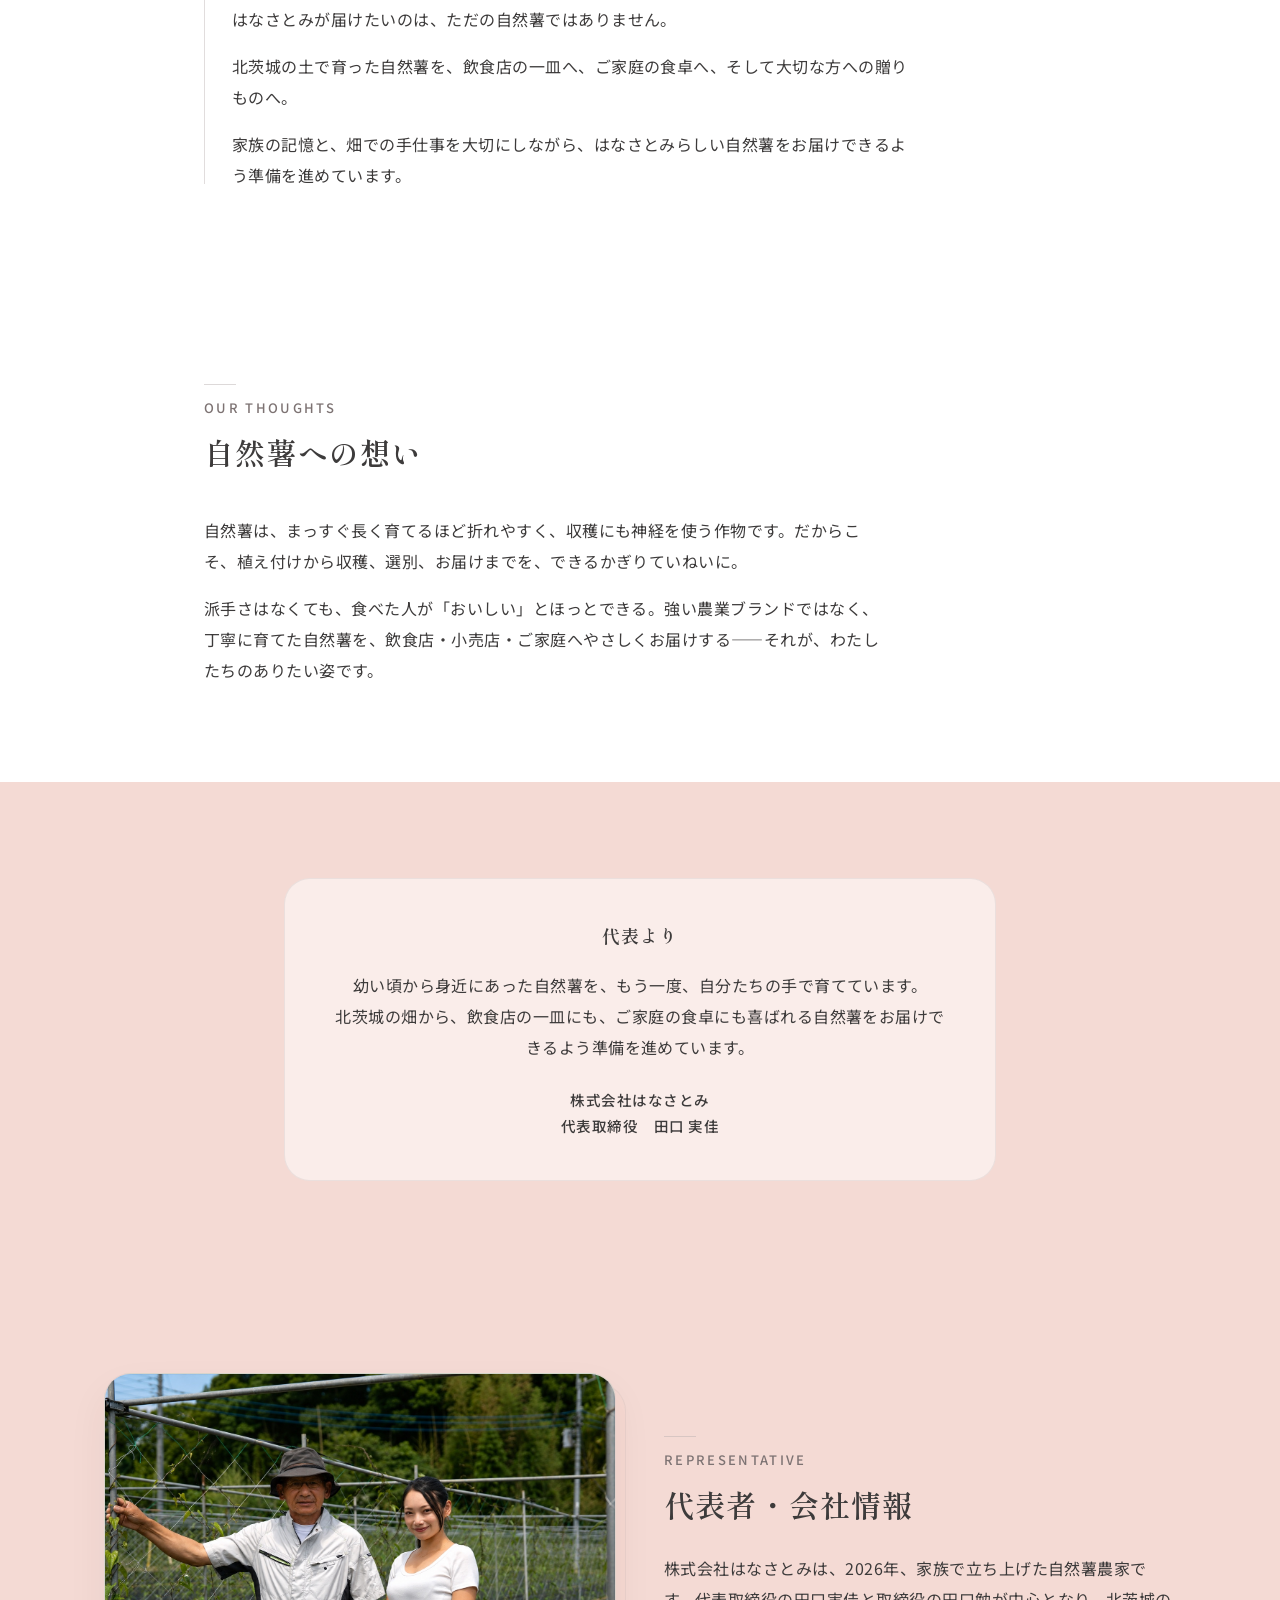
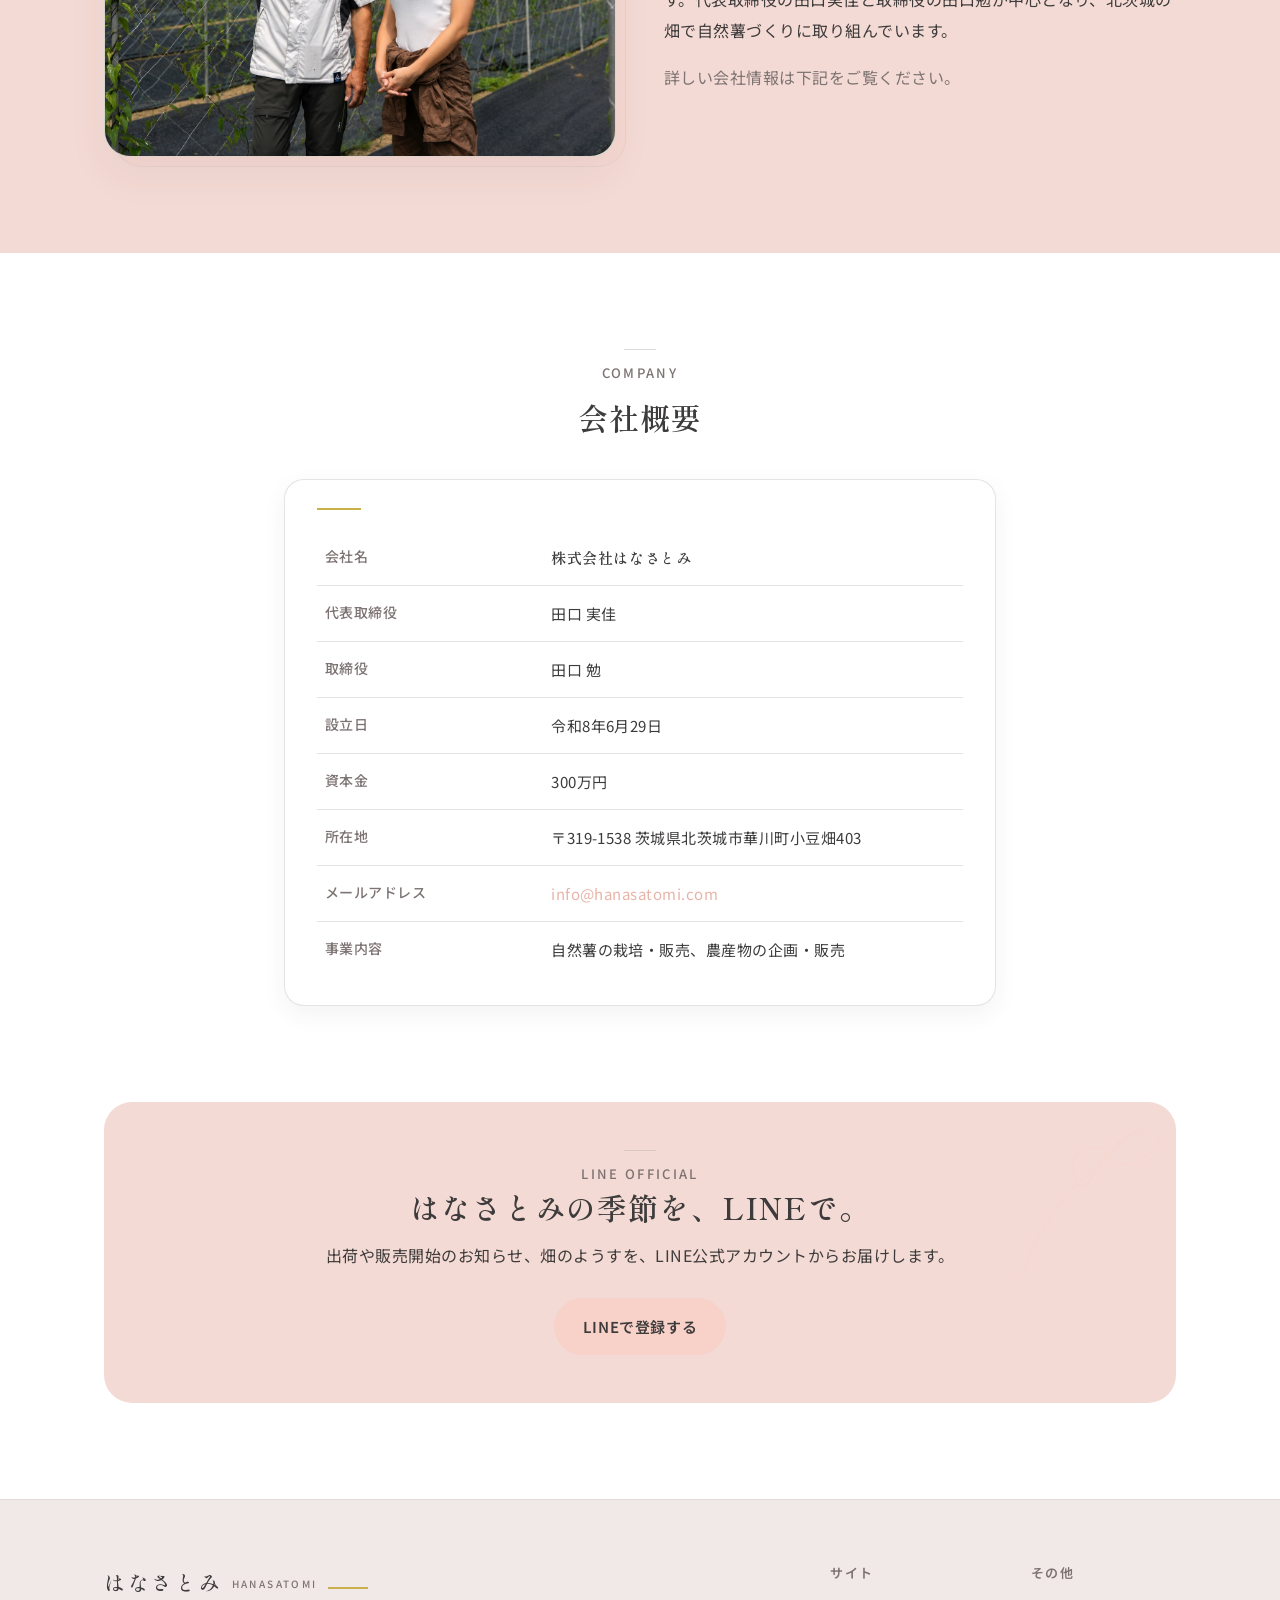
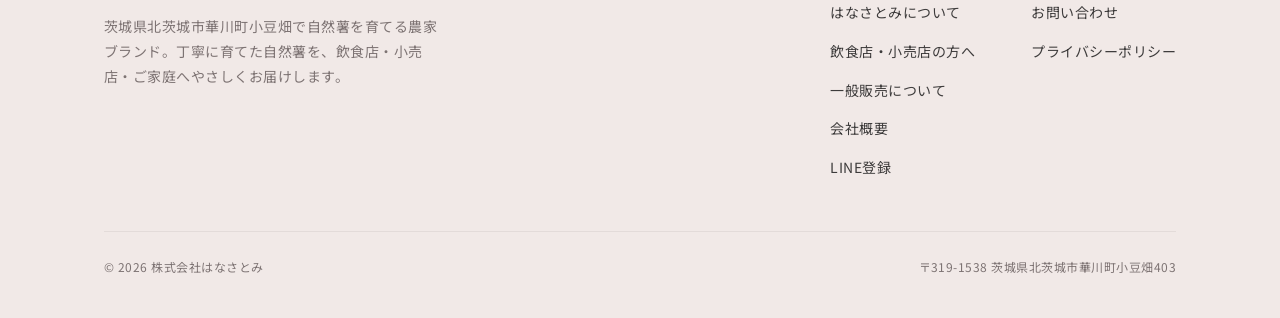
==== commit 04485364: "fix: 全ページのフッターを統一（会社概要リンク欠落・壊れたHTML・住所表記のズレを修正) - index.html: フッターに欠落していた「会社概要」リンクを追加 - about/wholes" ====
--- a/about/index.html
+++ b/about/index.html
@@ -266,8 +266,8 @@
           <ul>
             <li><a href="/about/">はなさとみについて</a></li>
             <li><a href="/wholesale/">飲食店・小売店の方へ</a></li>
-            <li><a href="/coming-soon/">一般販売について</a>
-      <a href="/#company">会社概要</a></li>
+            <li><a href="/coming-soon/">一般販売について</a></li>
+            <li><a href="/#company">会社概要</a></li>
             <li><a href="/line/">LINE登録</a></li>
           </ul>
         </div>
--- a/assets/css/styles.css
+++ b/assets/css/styles.css
@@ -1093,8 +1093,9 @@
 /* ---------- Responsive（brushup） ---------- */
 /* PCナビ域が狭いとき（〜1180px）はナビ間隔と左右余白を詰めて折返し/はみ出しを防ぐ */
 @media (min-width: 1024px) and (max-width: 1180px) {
-  .nav { gap: 16px; }
-  .site-header .container { padding-right: 24px; }
+  .nav { gap: 10px; }
+  .nav a { font-size: 12.5px; }
+  .site-header .container { padding-right: 20px; }
 }
 @media (max-width: 1023px) {
   .scene-grid { grid-template-columns: repeat(3, 1fr); }
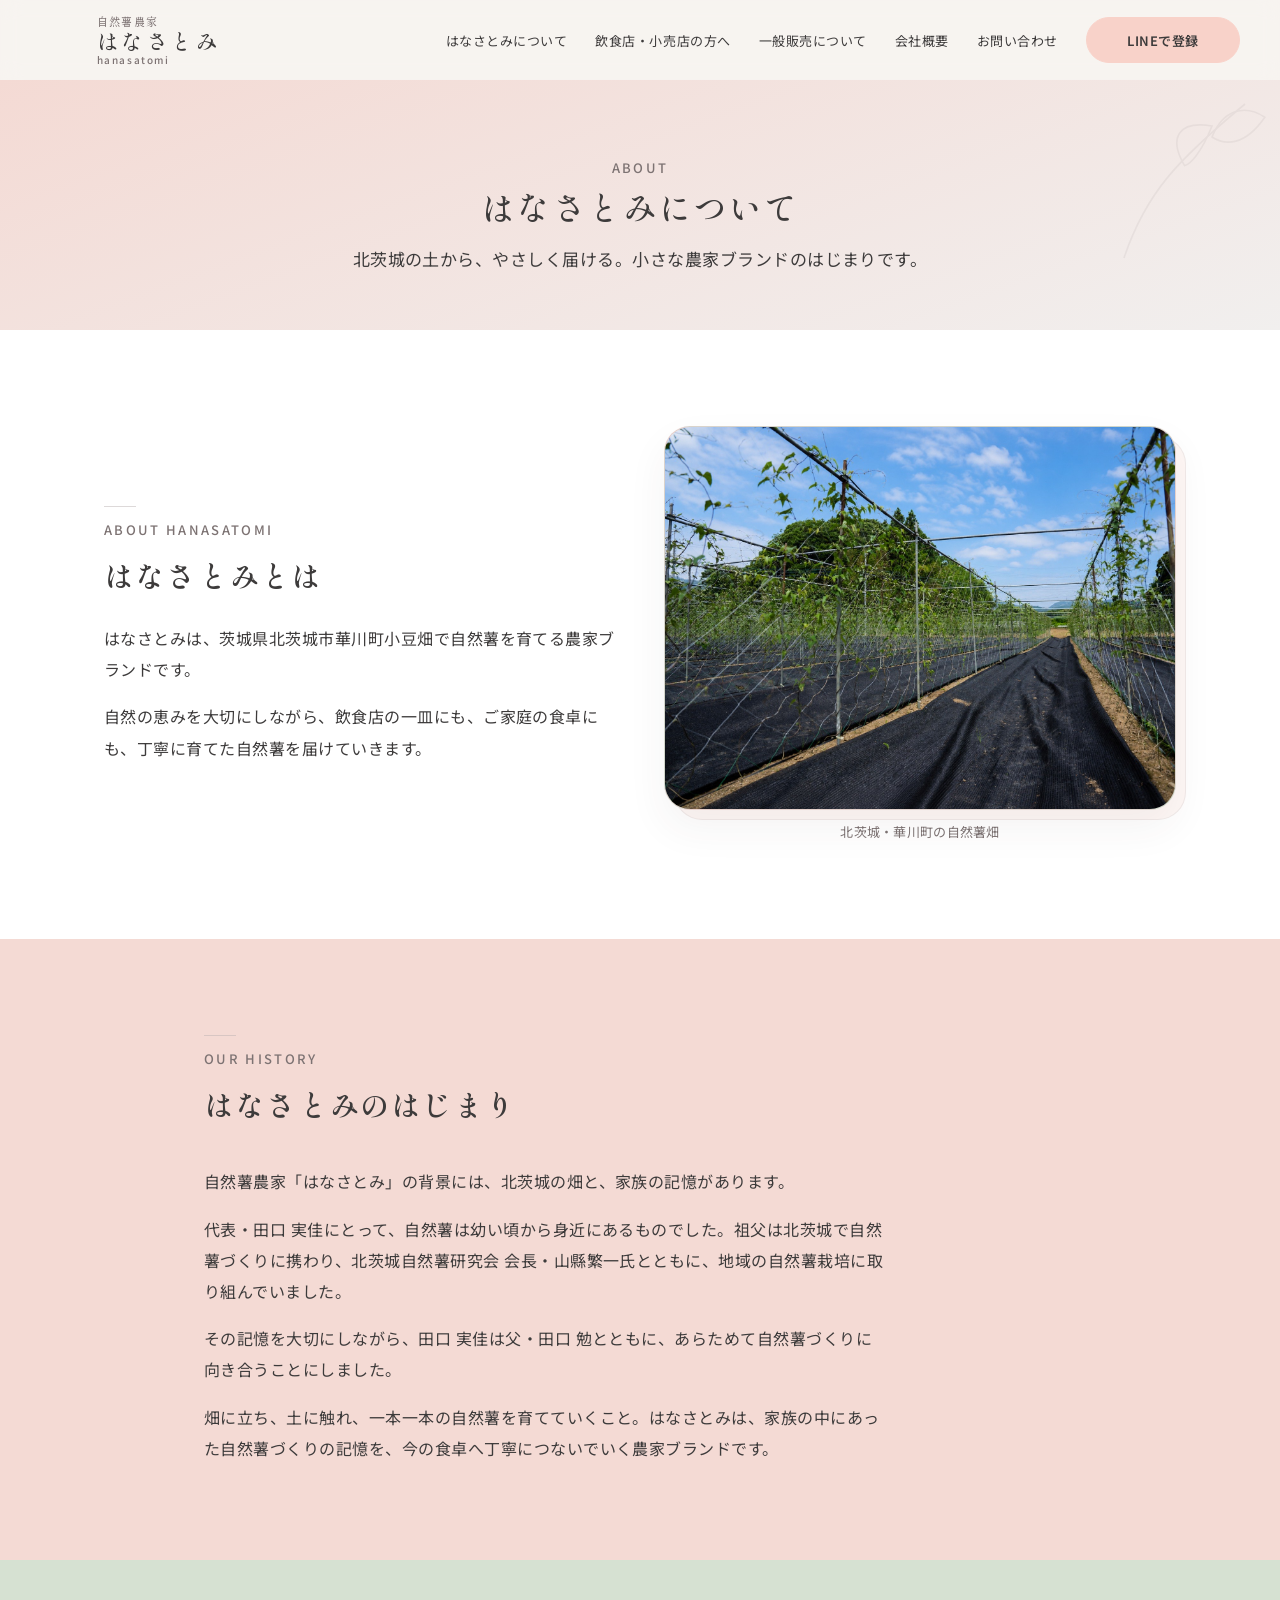
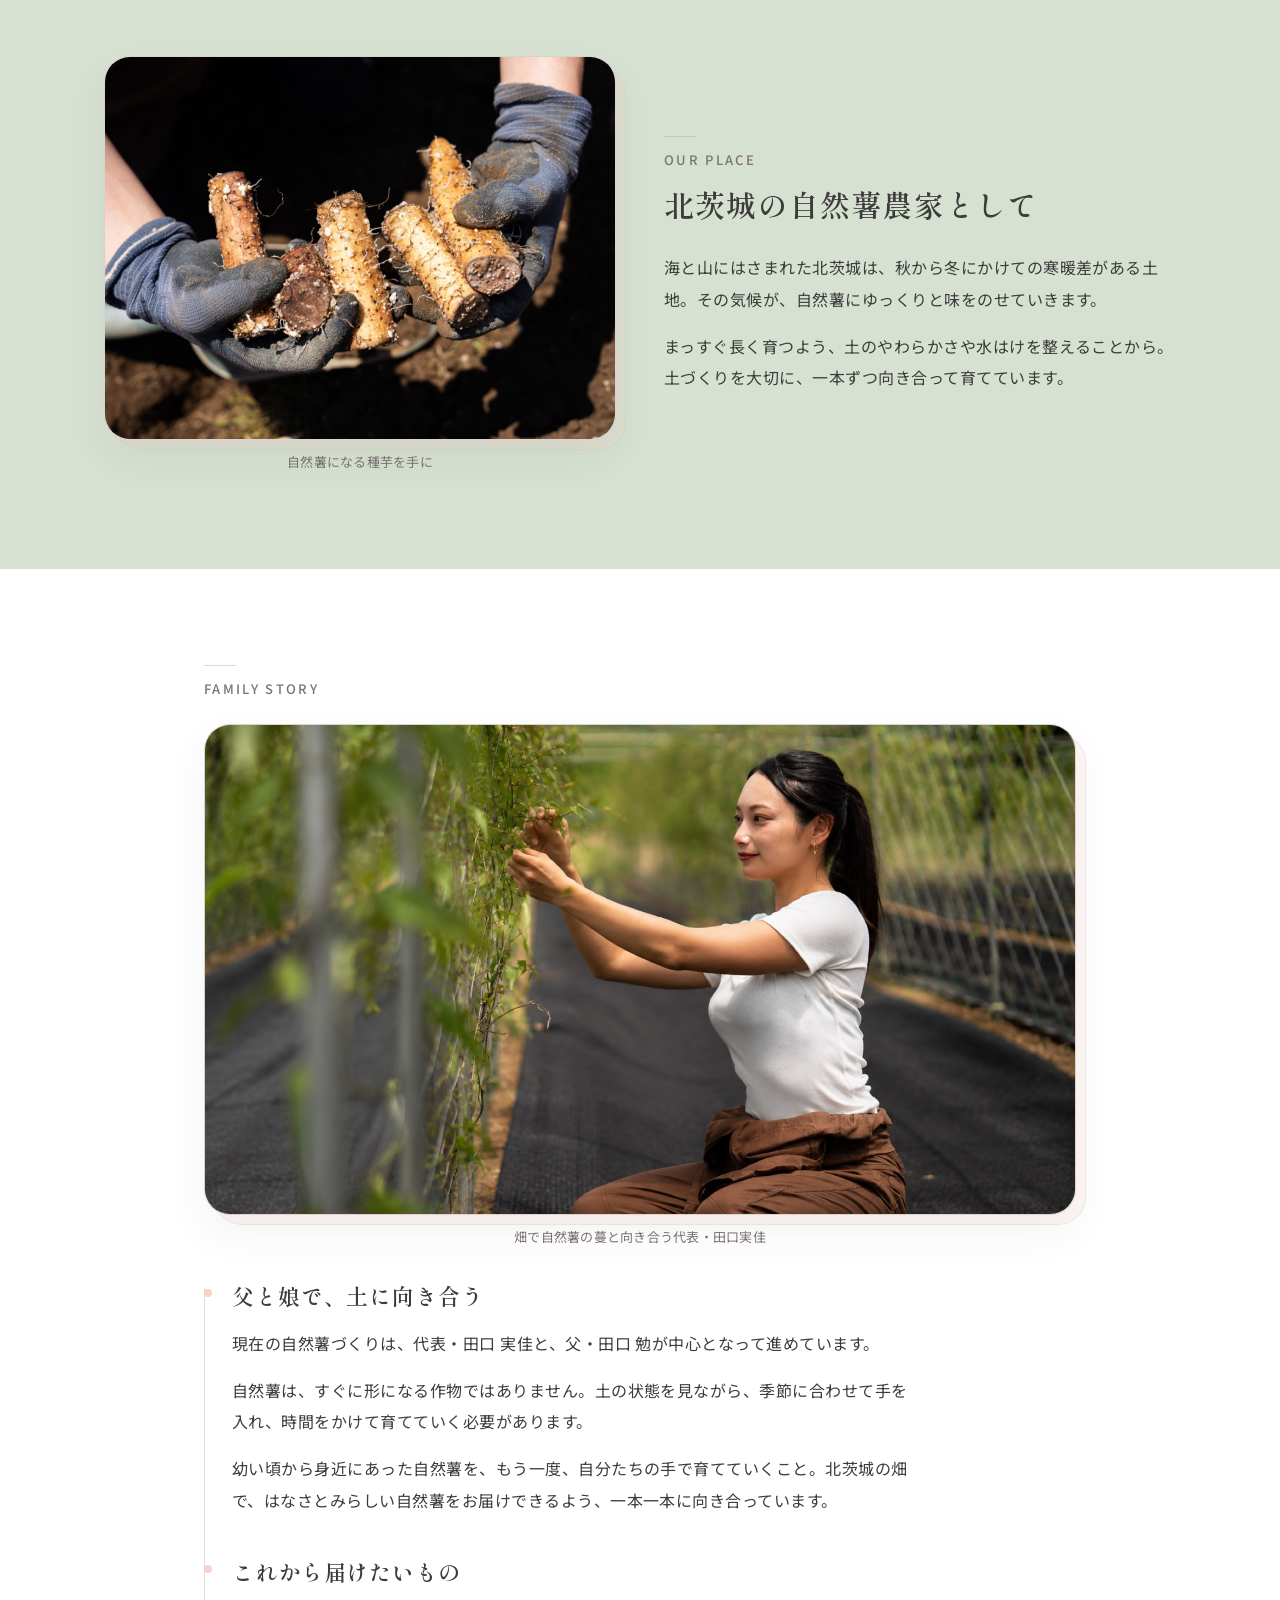
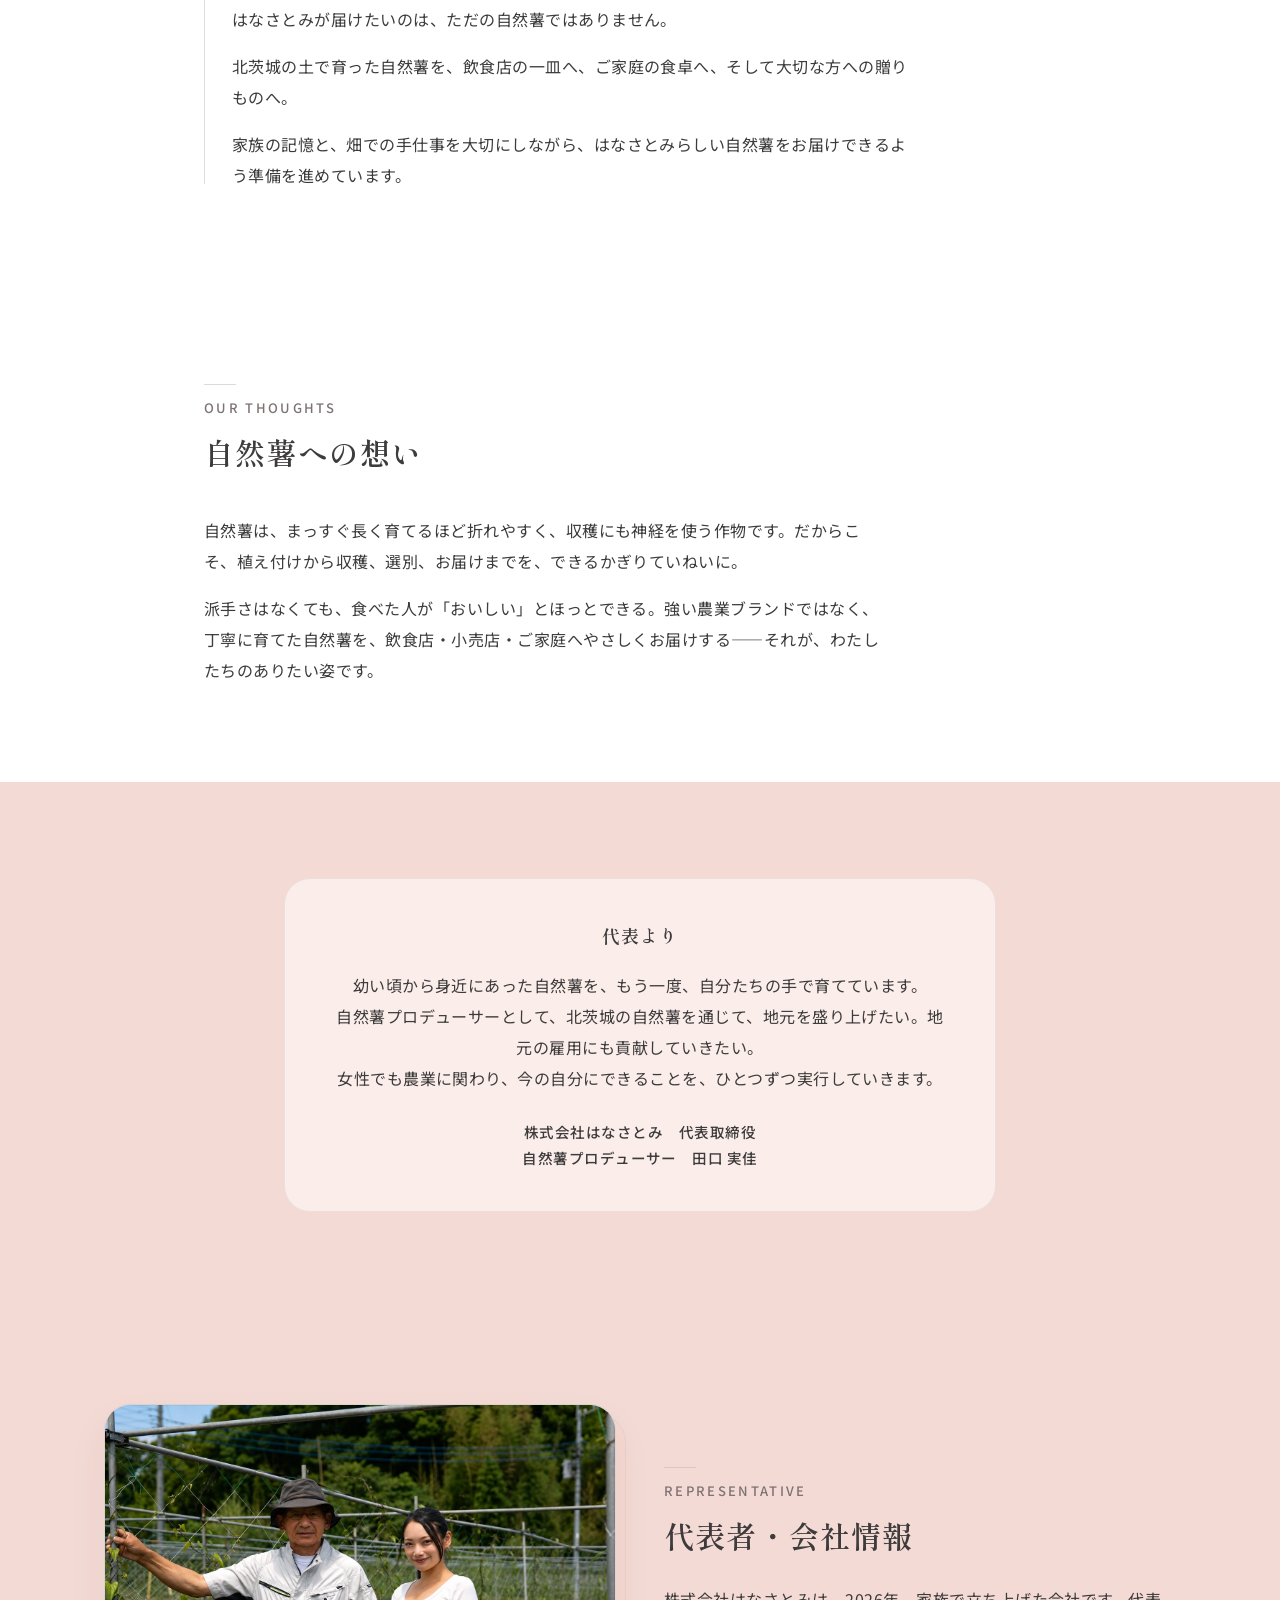
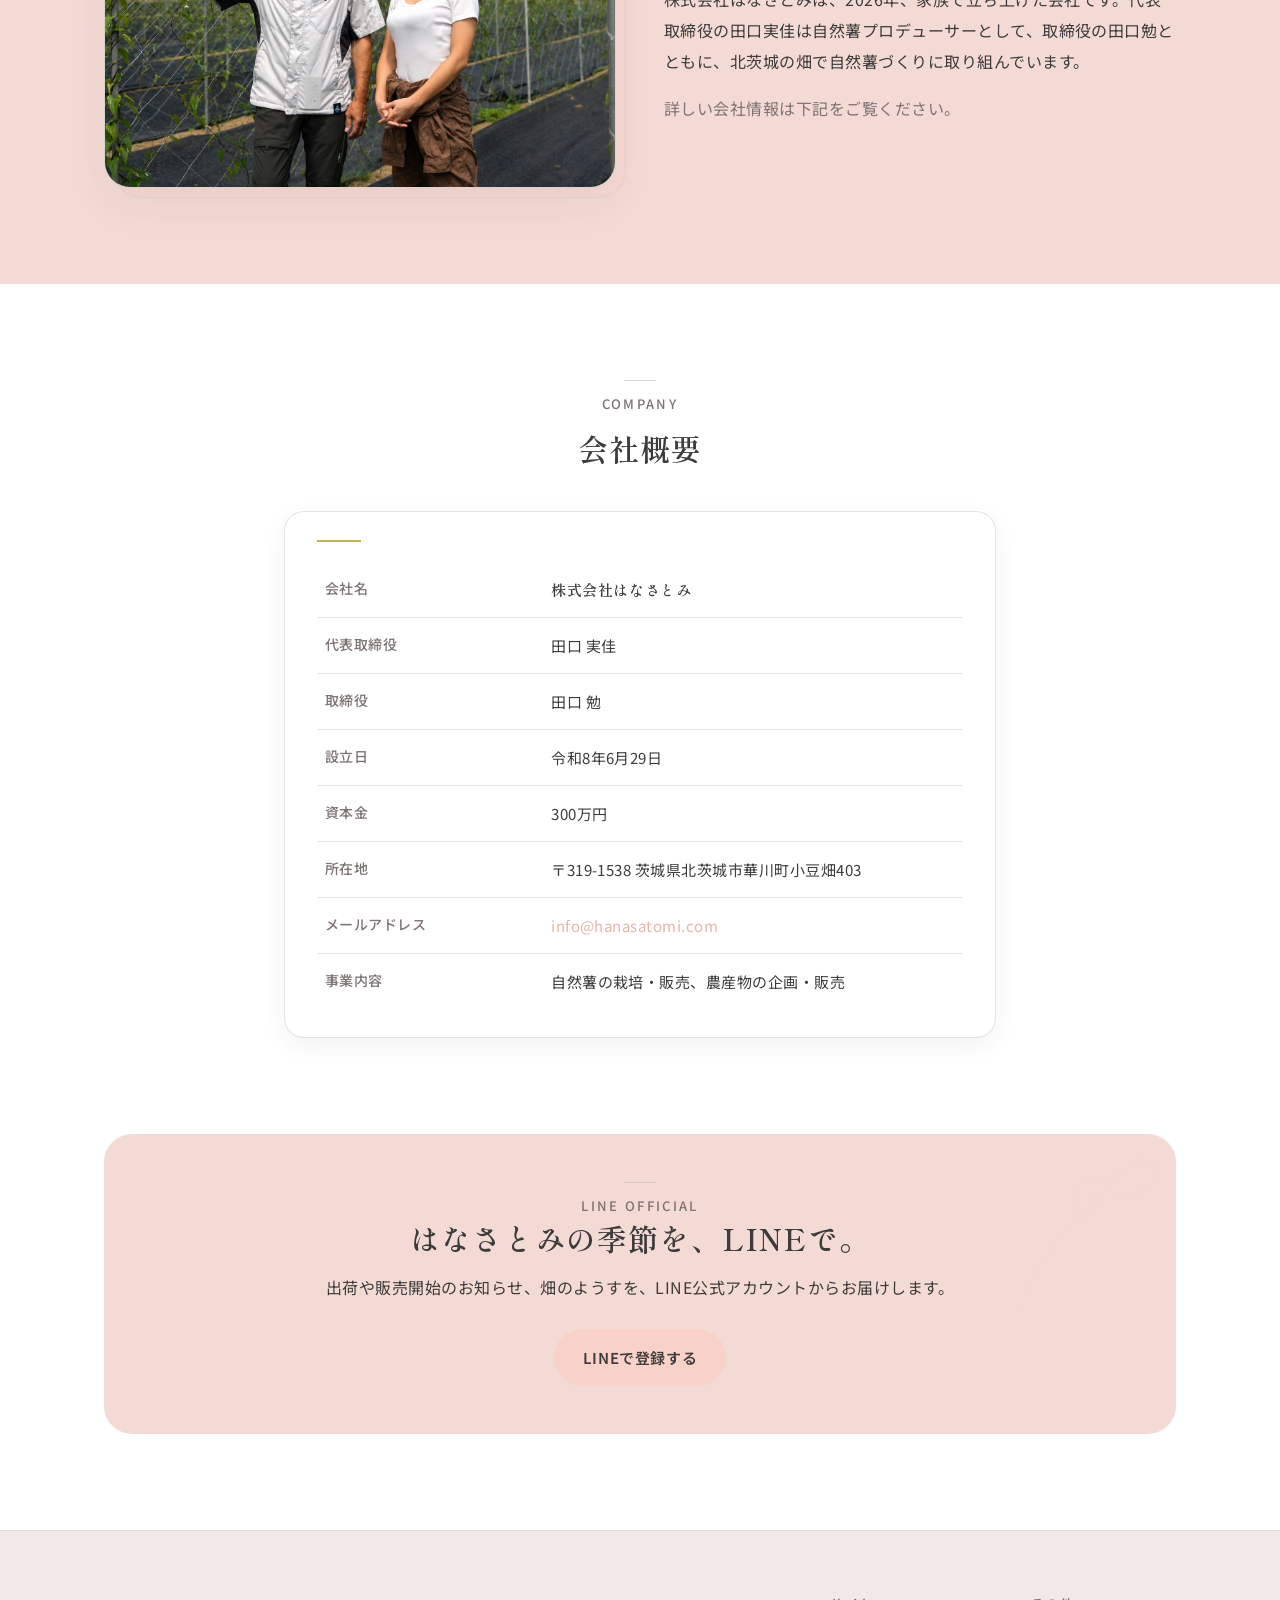
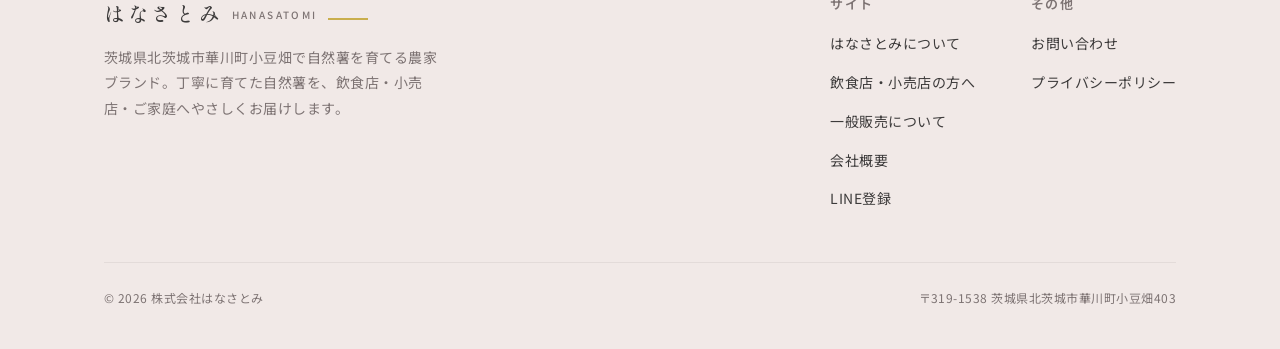
==== commit 4b998d54: "feat: 代表の想いと自然薯プロデューサーの肩書きを本文に反映 - about「代表より」カード本文・署名を、地元を盛り上げたい／雇用に貢献したい／女性でも農業に関わりたい想いに更新 - about" ====
--- a/about/index.html
+++ b/about/index.html
@@ -1,6 +1,15 @@
 <!DOCTYPE html>
 <html lang="ja">
 <head>
+<!-- Google tag (gtag.js) -->
+<script async src="https://www.googletagmanager.com/gtag/js?id=G-KFHSJD122E"></script>
+<script>
+  window.dataLayer = window.dataLayer || [];
+  function gtag(){dataLayer.push(arguments);}
+  gtag('js', new Date());
+
+  gtag('config', 'G-KFHSJD122E');
+</script>
 <meta charset="UTF-8">
 <meta name="viewport" content="width=device-width, initial-scale=1.0">
 <title>はなさとみについて｜自然薯農家 はなさとみ</title>
@@ -182,8 +191,8 @@
   <div class="container container--narrow">
     <div class="message-card">
       <p class="message-card__title">代表より</p>
-      <p class="message-card__body">幼い頃から身近にあった自然薯を、もう一度、自分たちの手で育てています。<br>北茨城の畑から、飲食店の一皿にも、ご家庭の食卓にも喜ばれる自然薯をお届けできるよう準備を進めています。</p>
-      <p class="message-card__signature">株式会社はなさとみ<br>代表取締役　田口 実佳</p>
+      <p class="message-card__body">幼い頃から身近にあった自然薯を、もう一度、自分たちの手で育てています。<br>自然薯プロデューサーとして、北茨城の自然薯を通じて、地元を盛り上げたい。地元の雇用にも貢献していきたい。<br>女性でも農業に関わり、今の自分にできることを、ひとつずつ実行していきます。</p>
+      <p class="message-card__signature">株式会社はなさとみ　代表取締役<br>自然薯プロデューサー　田口 実佳</p>
     </div>
   </div>
 </section>
@@ -202,7 +211,7 @@
       <div class="split-text">
         <span class="eyebrow">REPRESENTATIVE</span>
         <h2>代表者・会社情報</h2>
-        <p>株式会社はなさとみは、2026年、家族で立ち上げた自然薯農家です。代表取締役の田口実佳と取締役の田口勉が中心となり、北茨城の畑で自然薯づくりに取り組んでいます。</p>
+        <p>株式会社はなさとみは、2026年、家族で立ち上げた会社です。代表取締役の田口実佳は自然薯プロデューサーとして、取締役の田口勉とともに、北茨城の畑で自然薯づくりに取り組んでいます。</p>
         <p class="sub">詳しい会社情報は下記をご覧ください。</p>
       </div>
     </div>
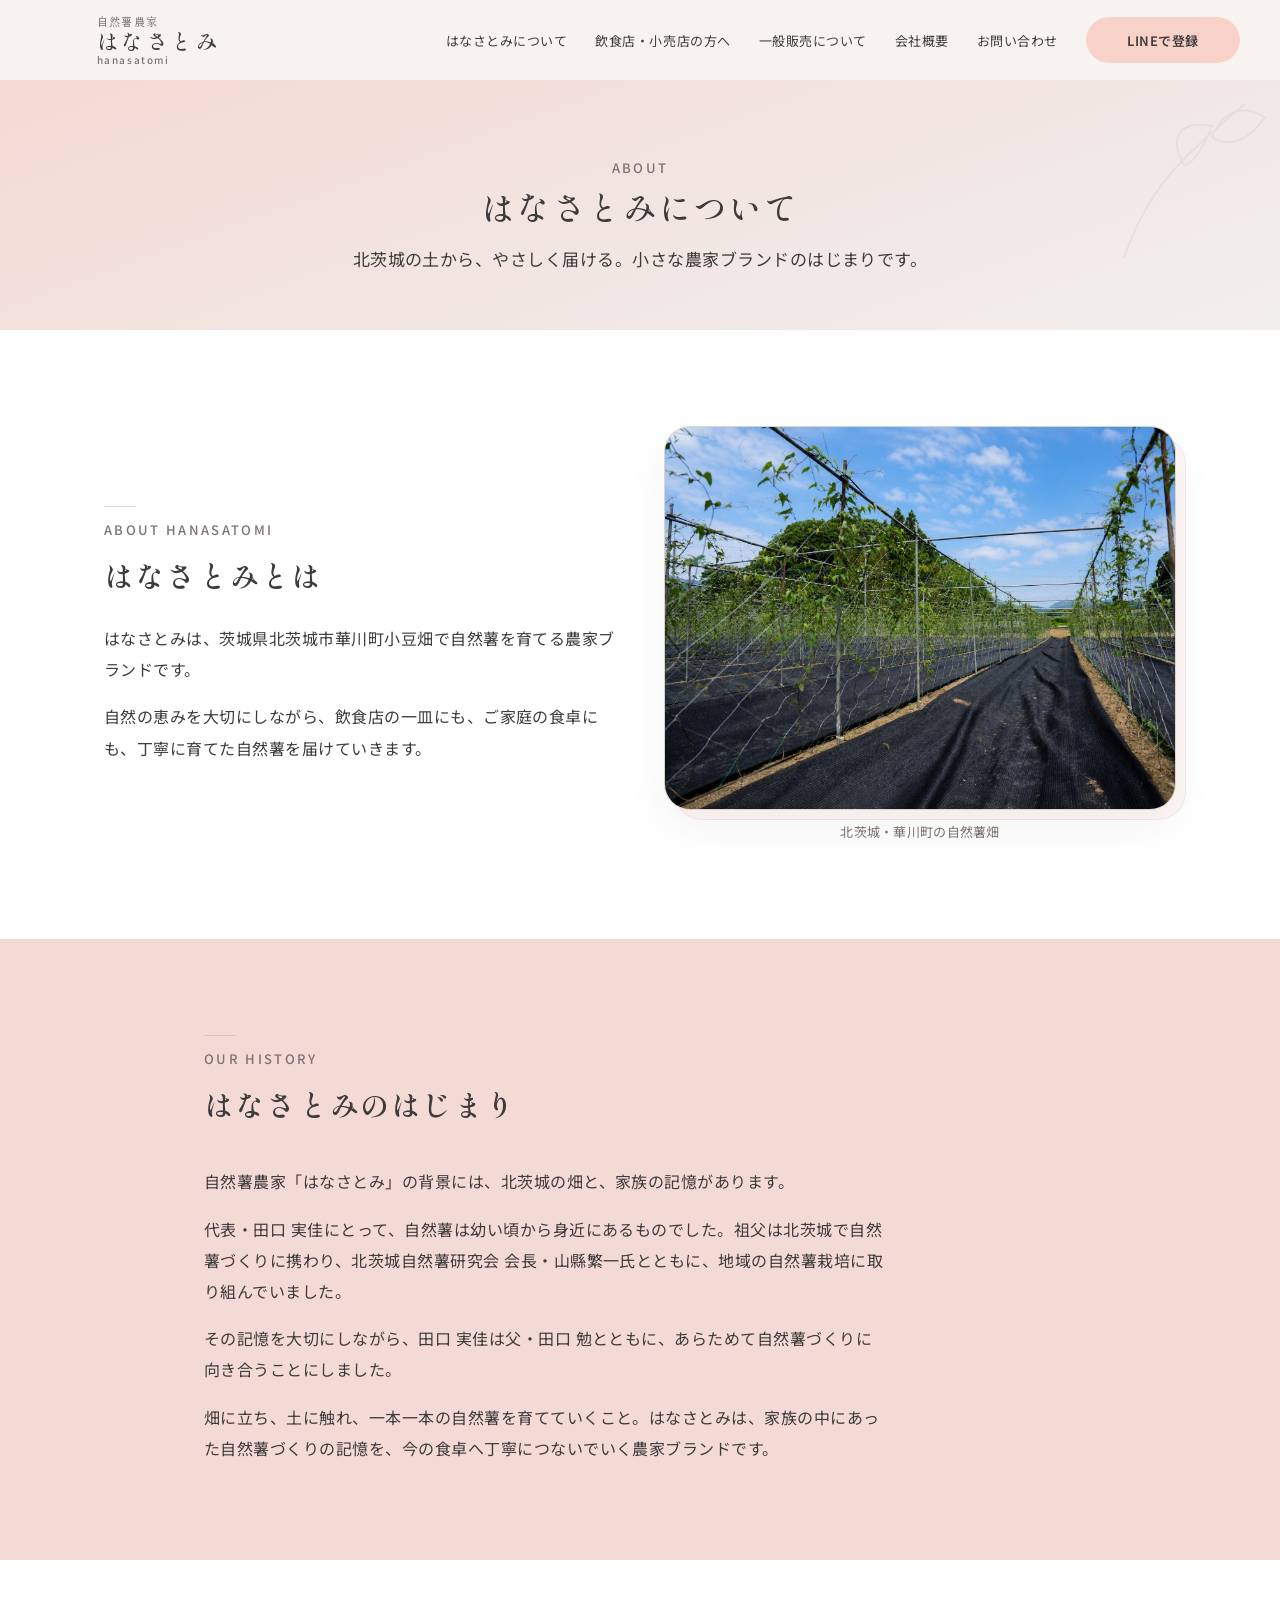
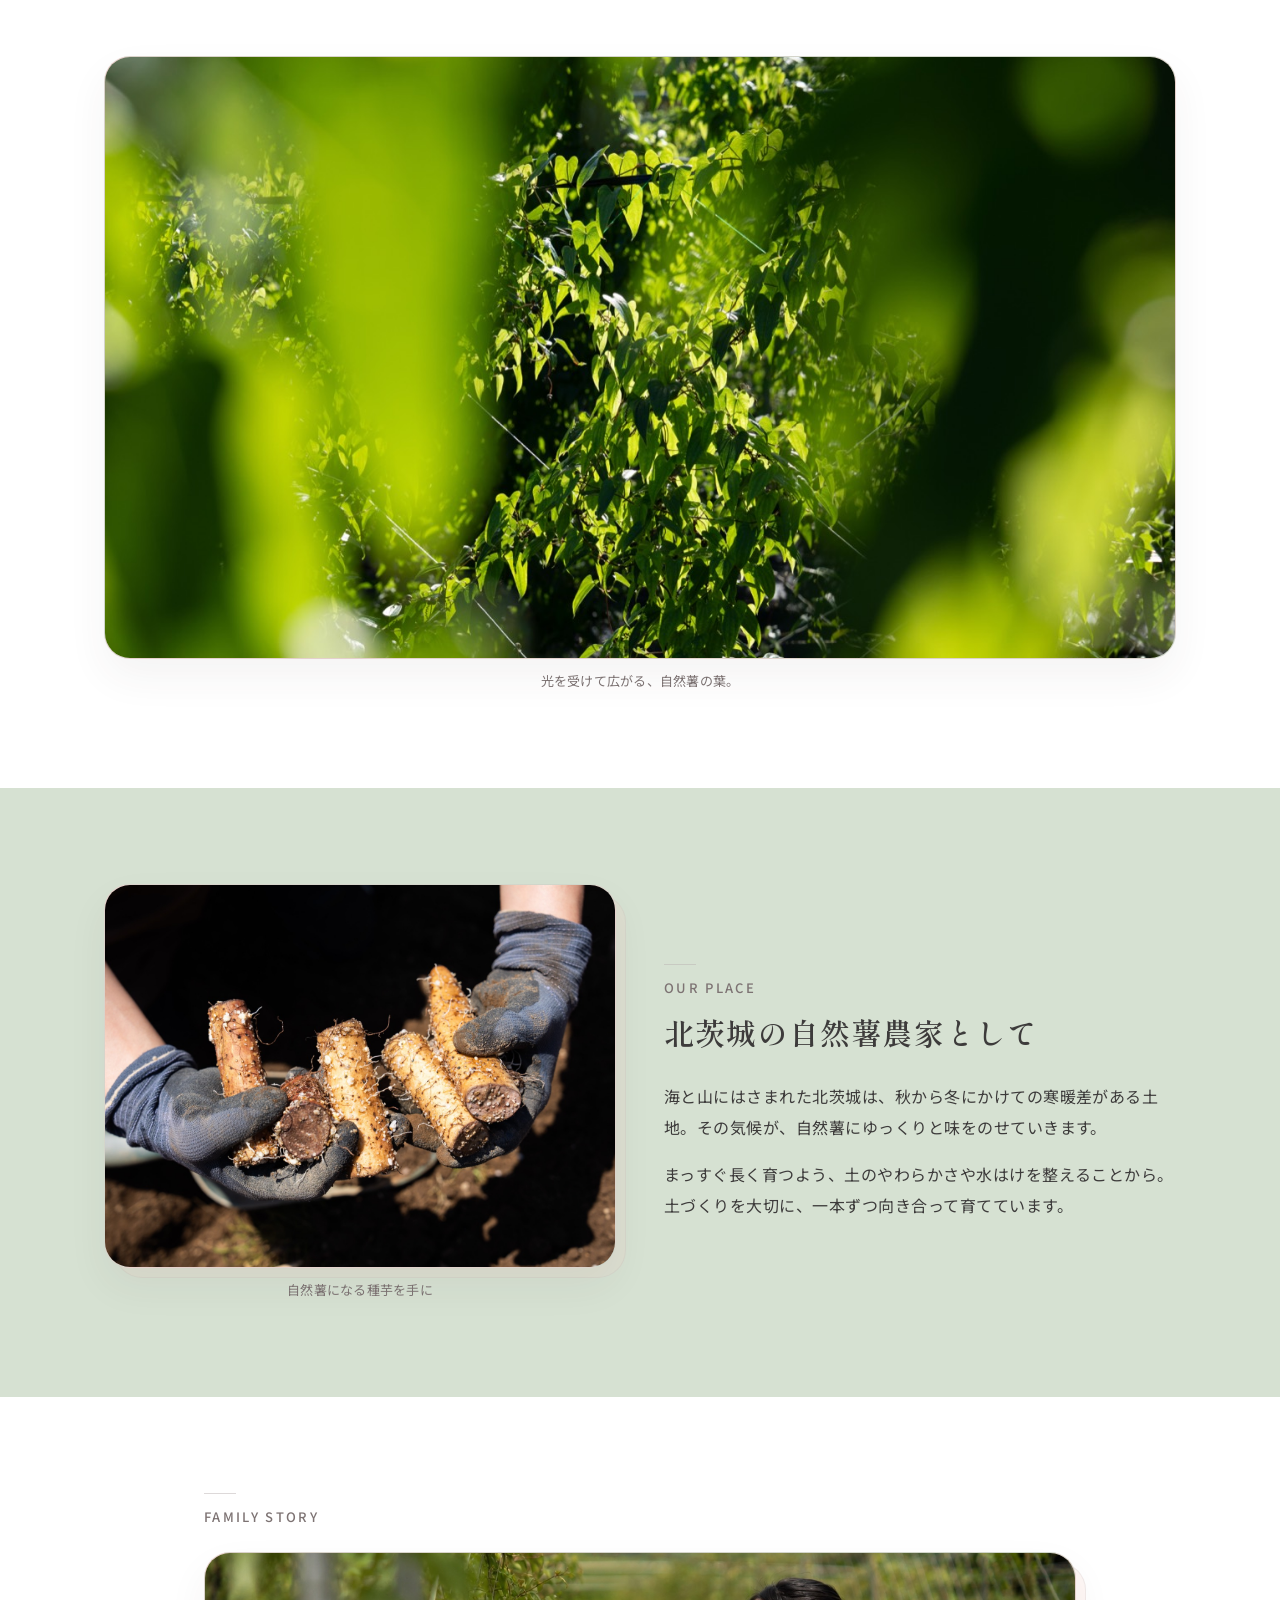
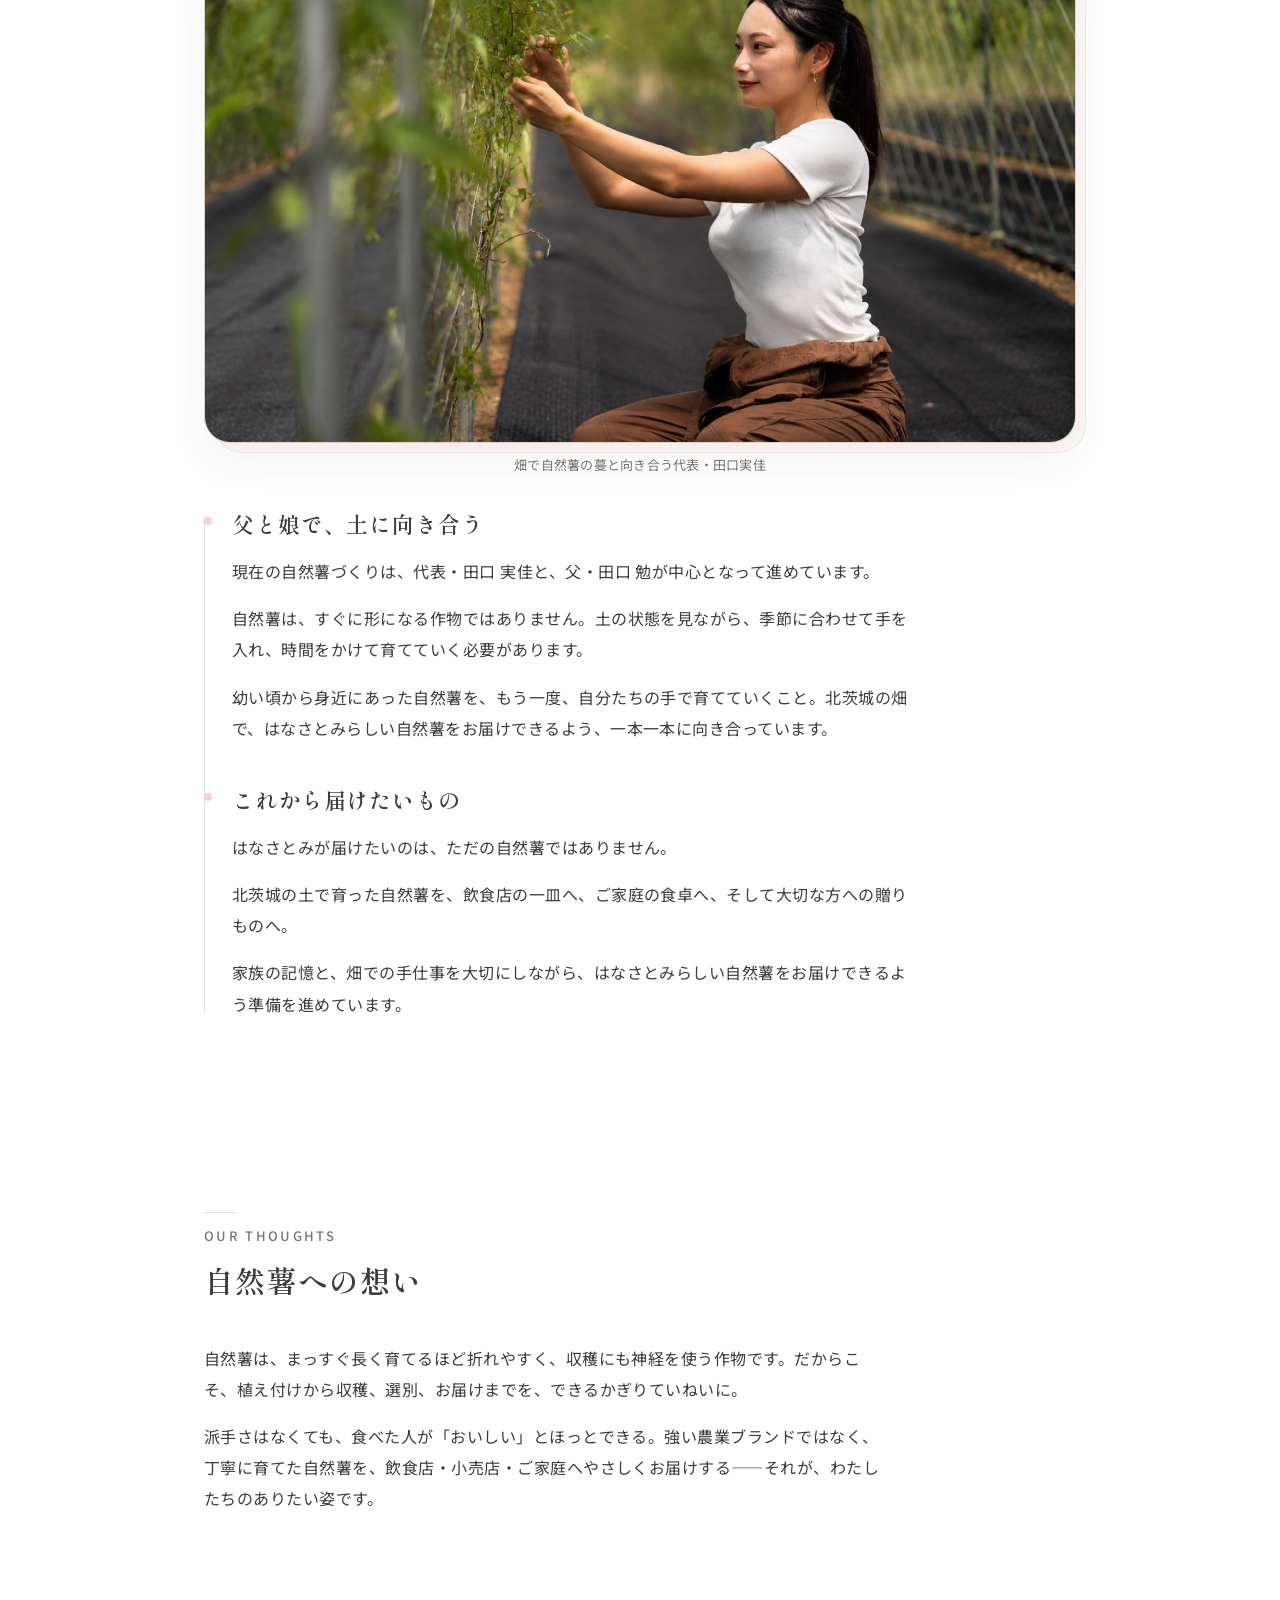
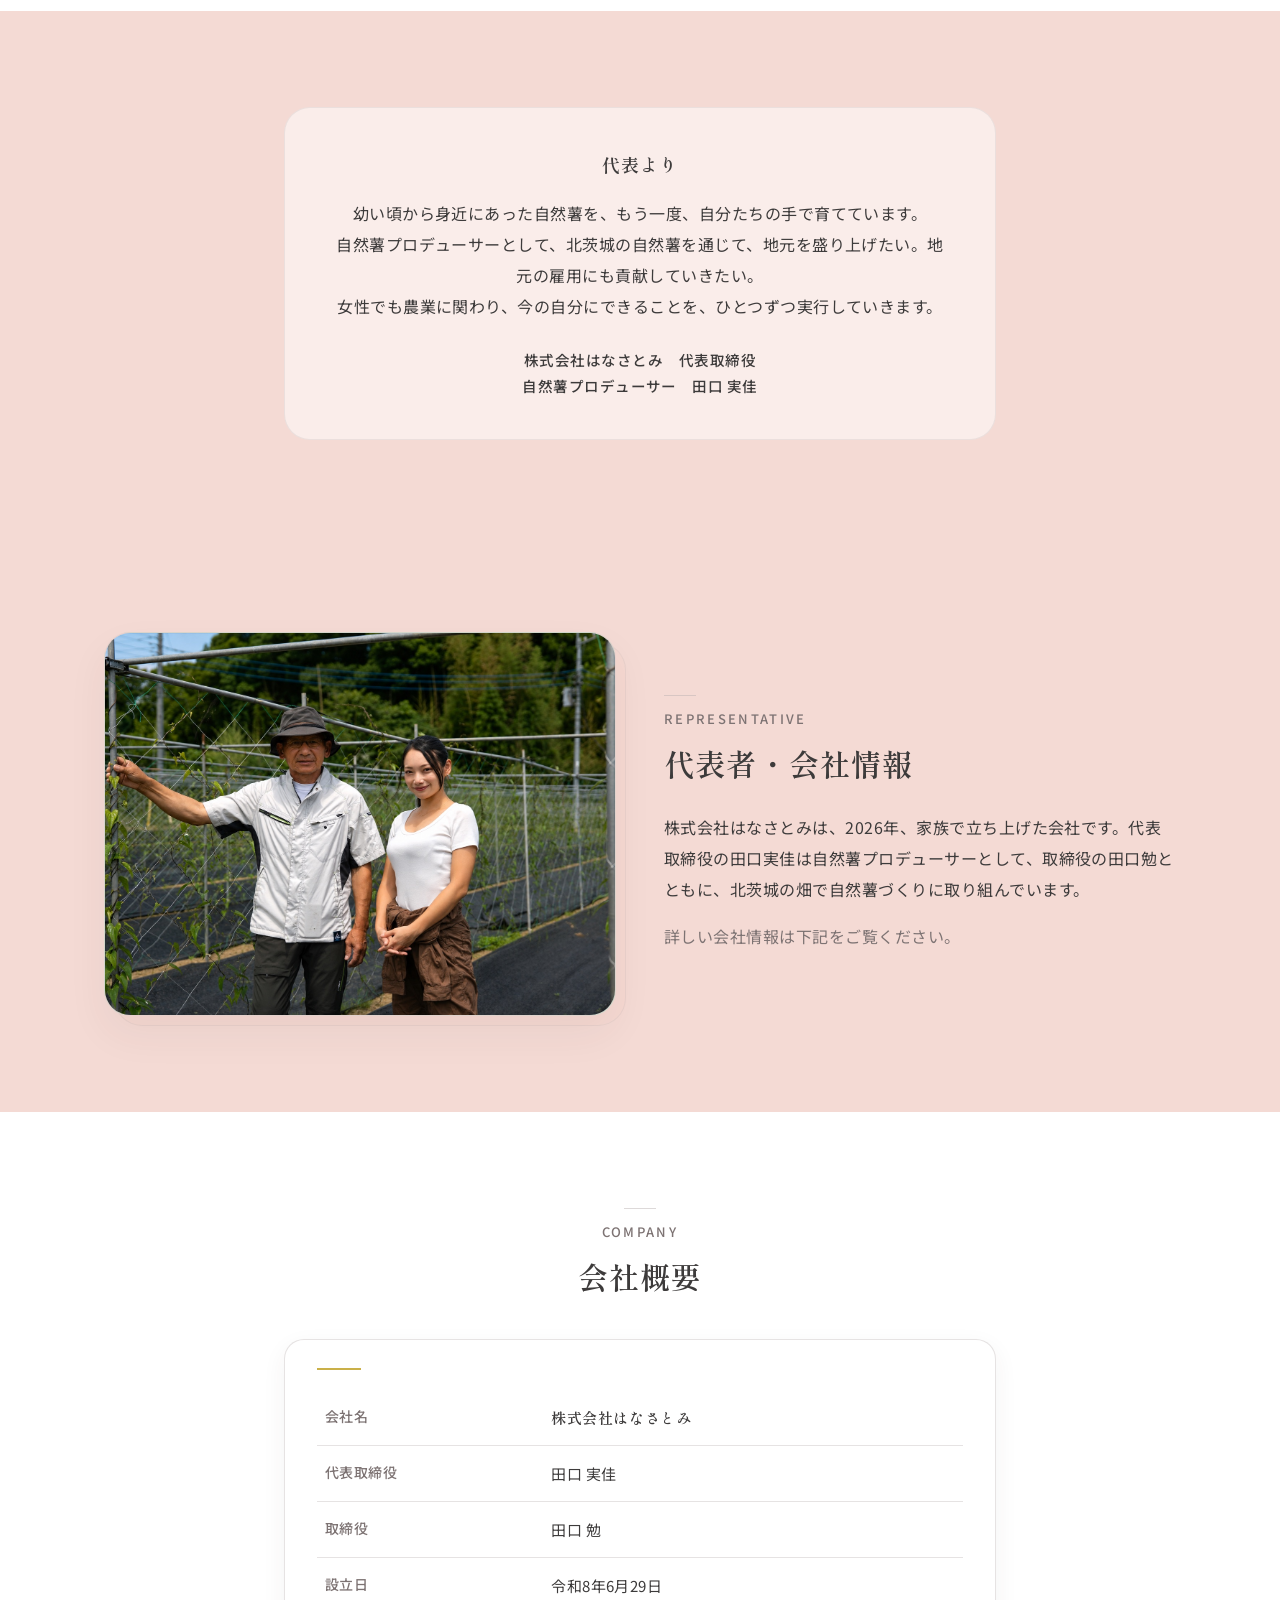
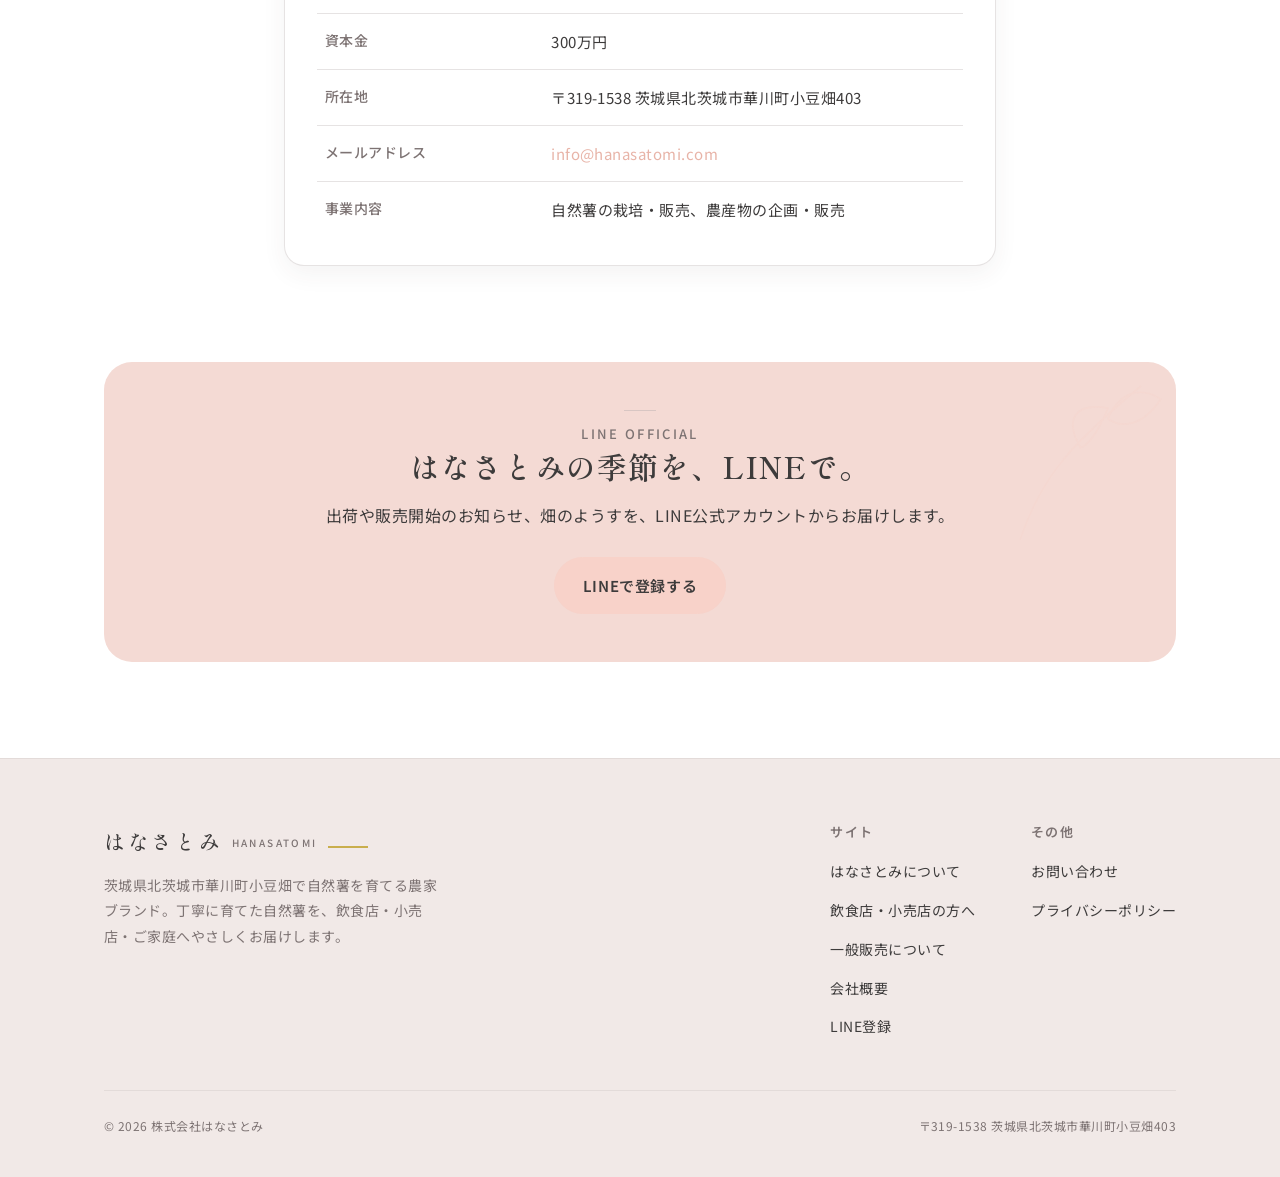
==== commit 15cdc839: "feat: むかごの紹介と自然薯の葉の写真を追加" ====
--- a/about/index.html
+++ b/about/index.html
@@ -125,6 +125,18 @@
   </div>
 </section>
 
+<!-- 葉の風景：はじまりの文章と畑づくりの紹介をつなぐ -->
+<section class="section section--surface reveal" id="farm-leaves" aria-label="自然薯の葉の風景">
+  <div class="container">
+    <figure>
+      <div class="photo-frame photo-frame--wide">
+        <img src="/assets/images/jinenjo-leaves-20261126.jpg" alt="柔らかな前ぼけの向こうで、日の光を受けて広がる自然薯の葉" width="1280" height="853" loading="lazy" decoding="async">
+      </div>
+      <figcaption class="photo-caption">光を受けて広がる、自然薯の葉。</figcaption>
+    </figure>
+  </div>
+</section>
+
 <!-- 2. 北茨城の自然薯農家として -->
 <section class="section section--green reveal">
   <div class="container">
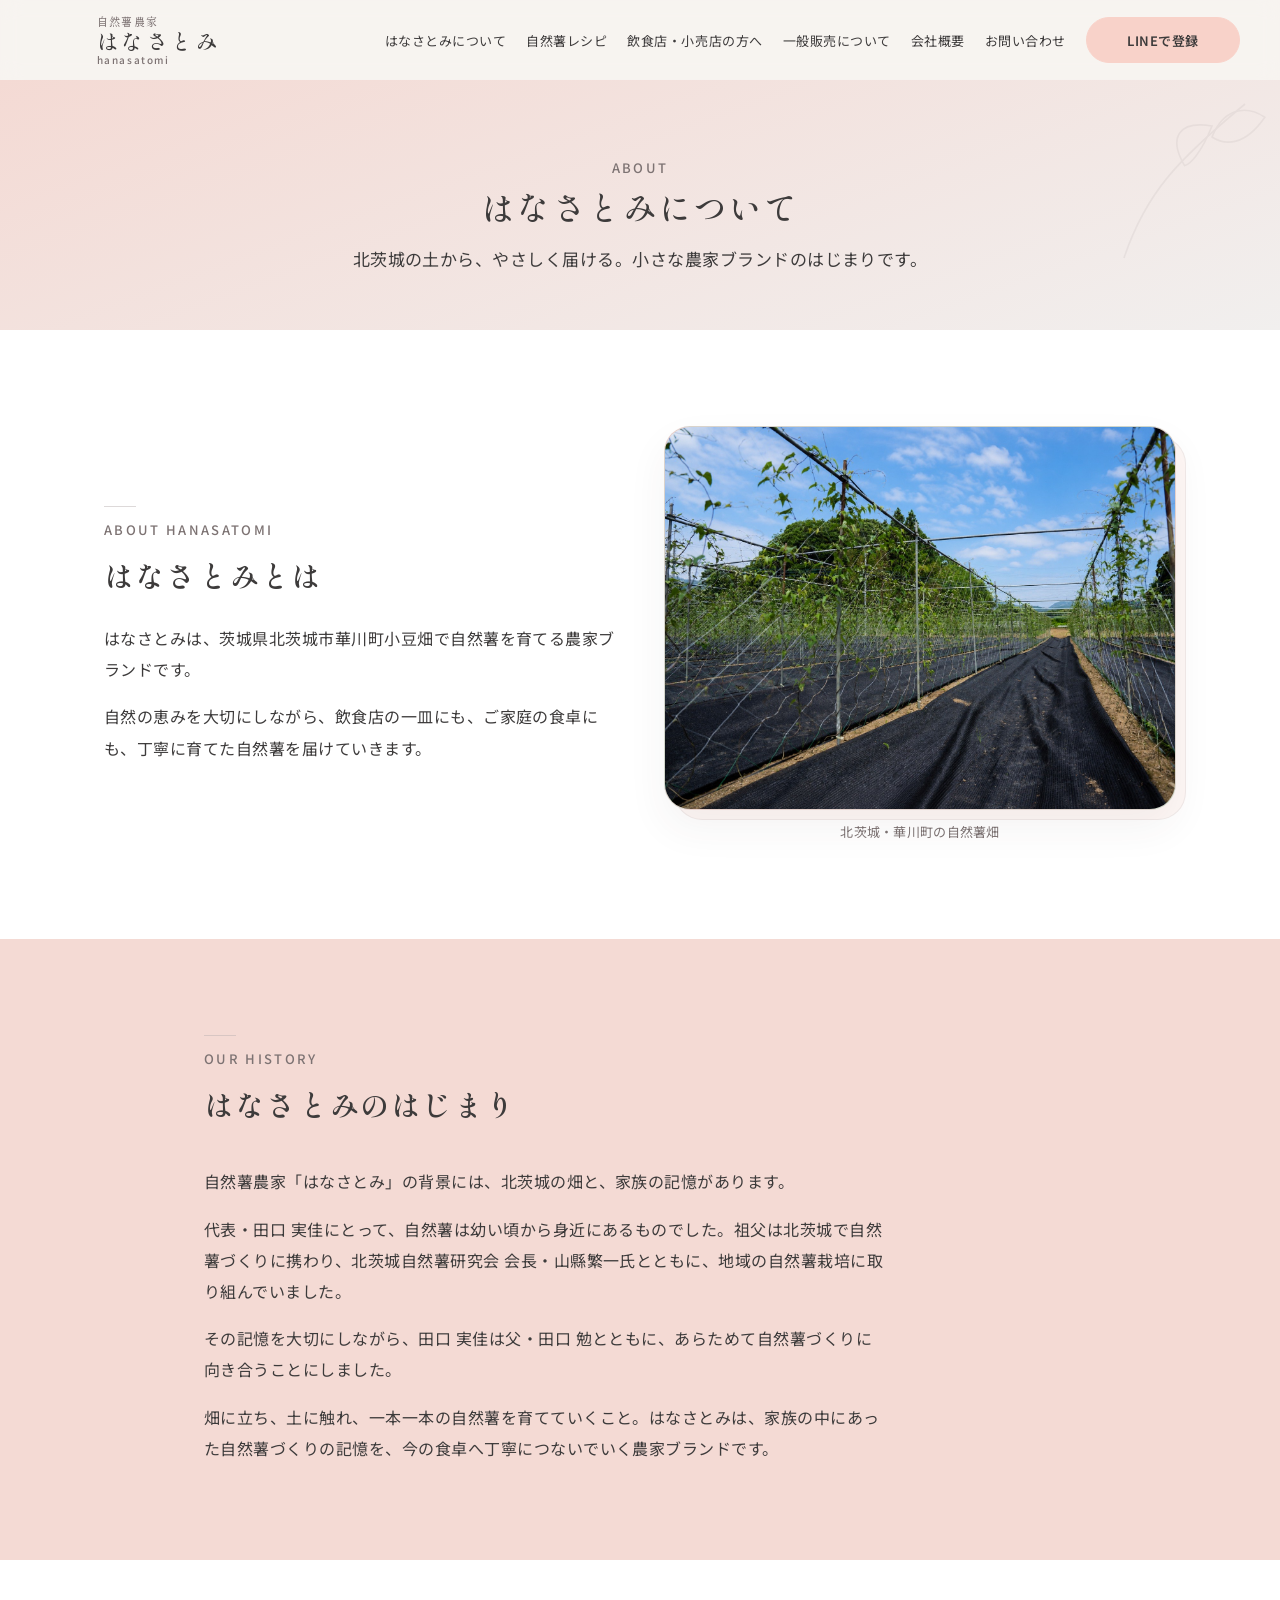
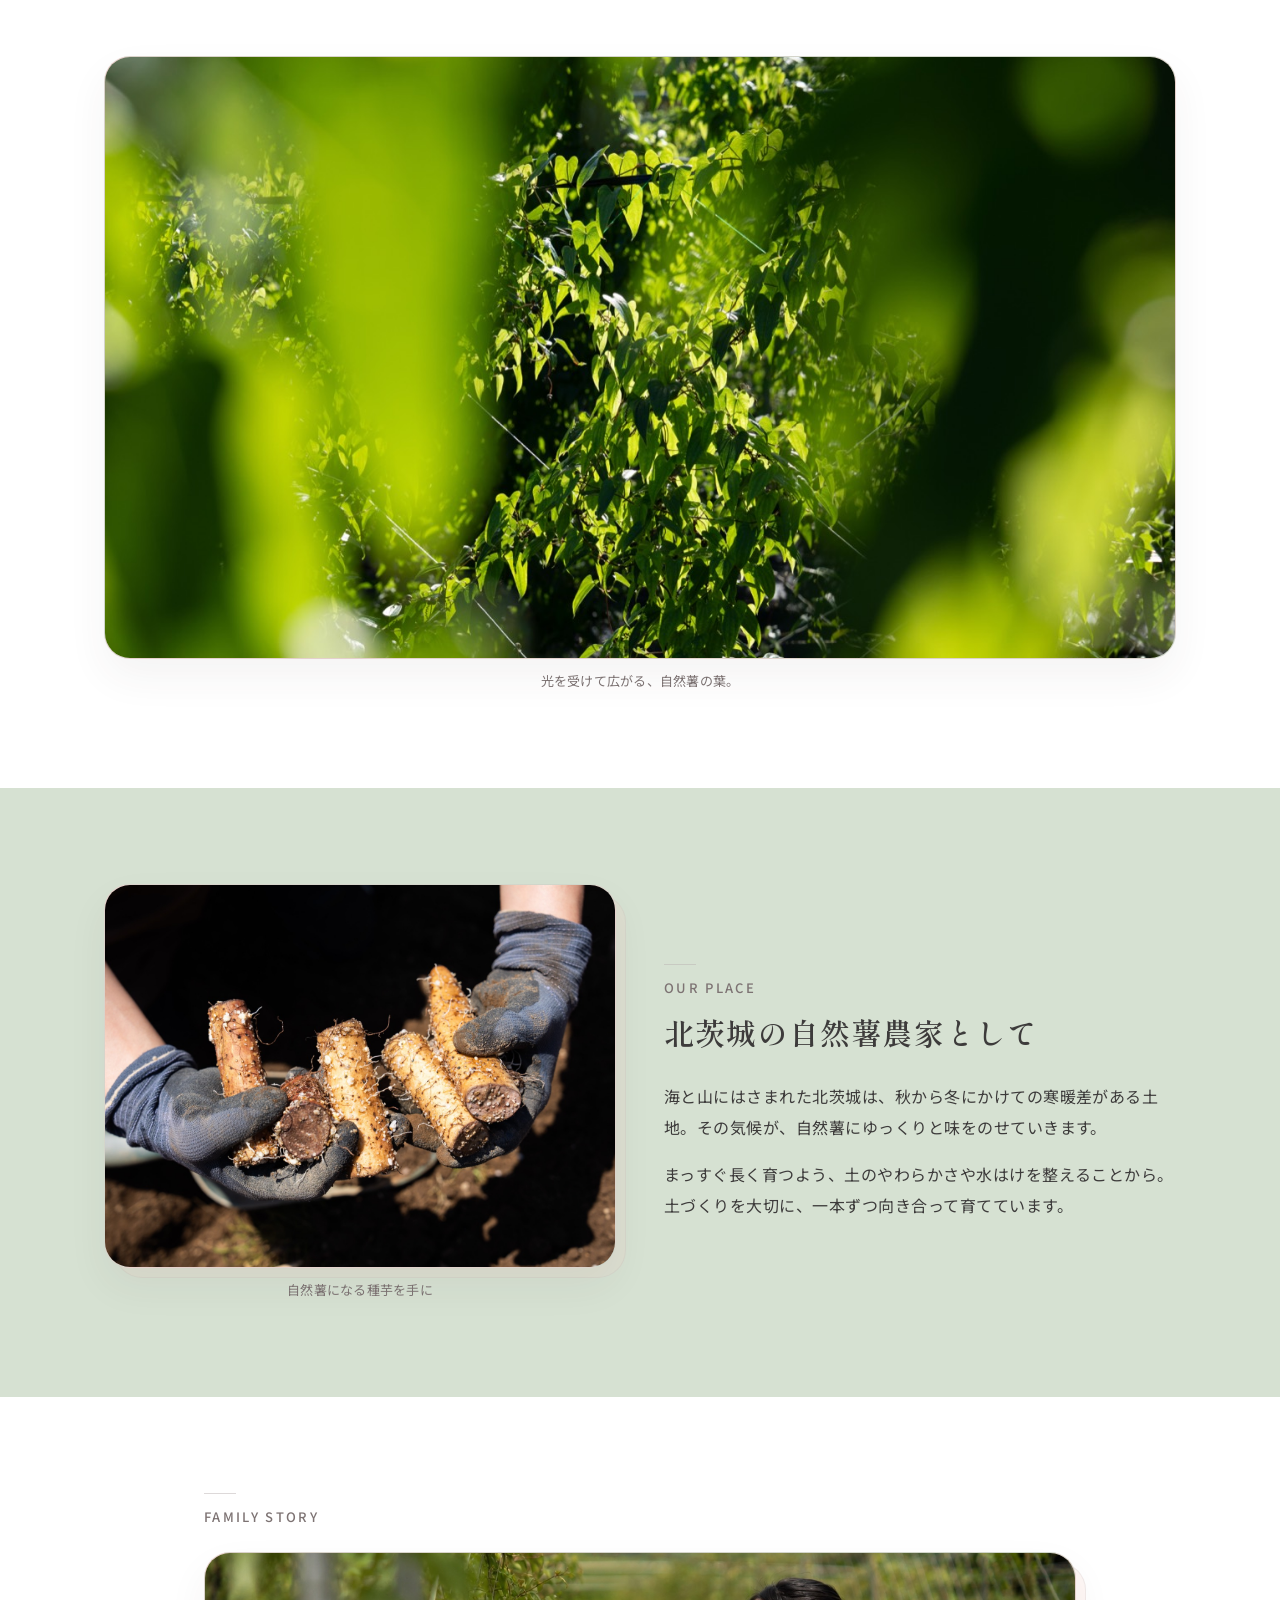
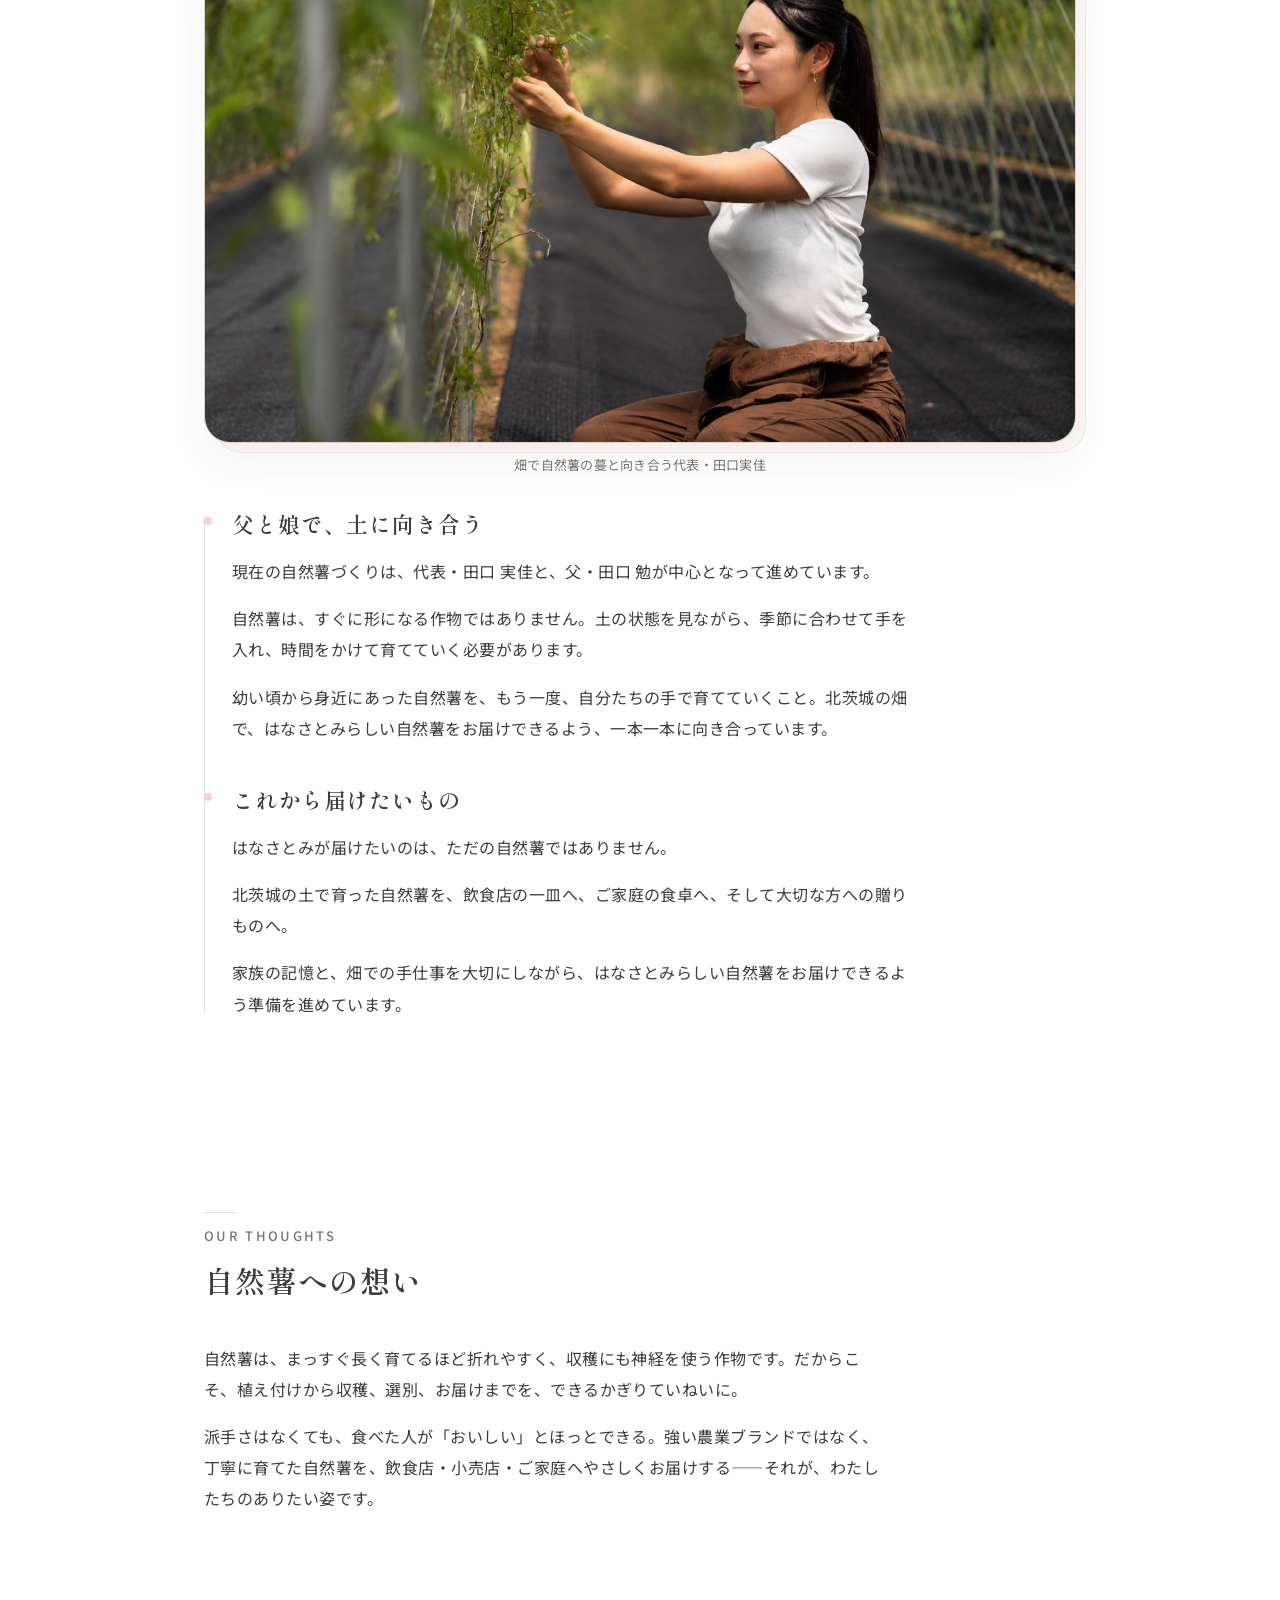
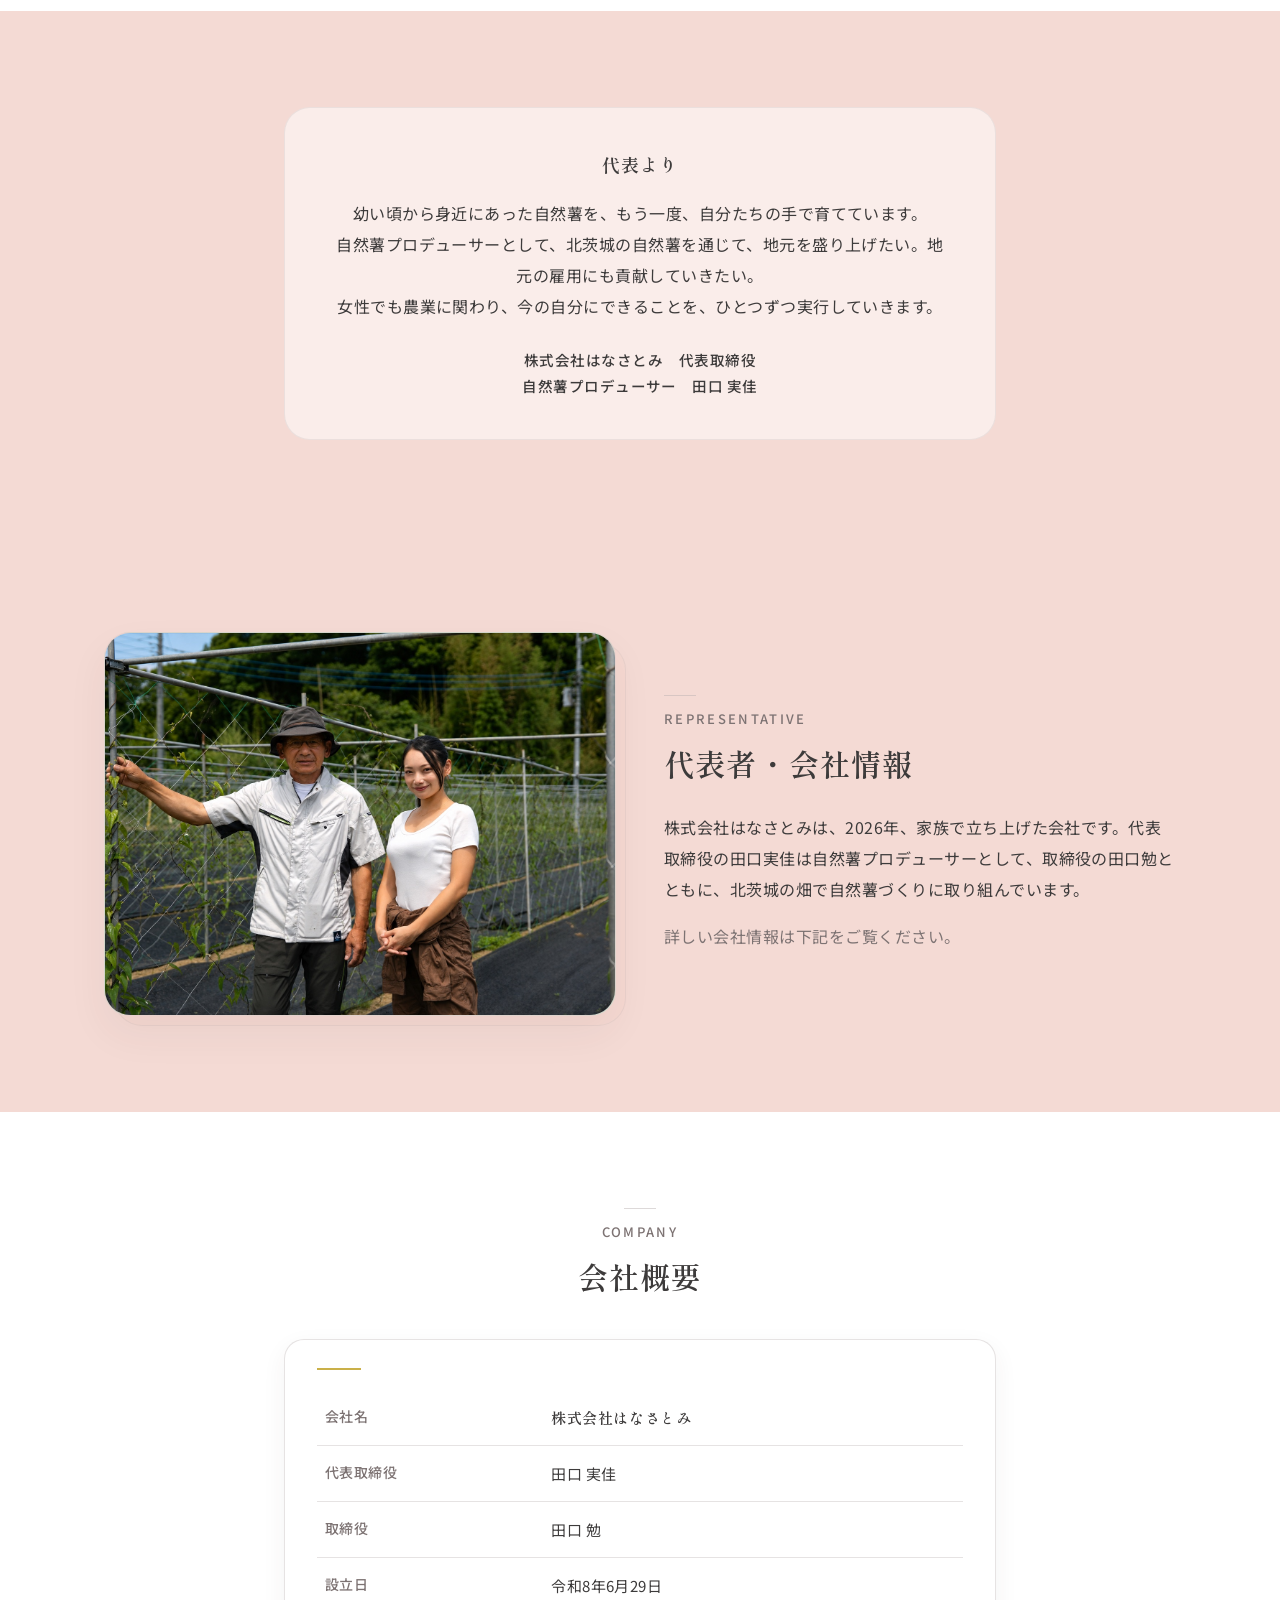
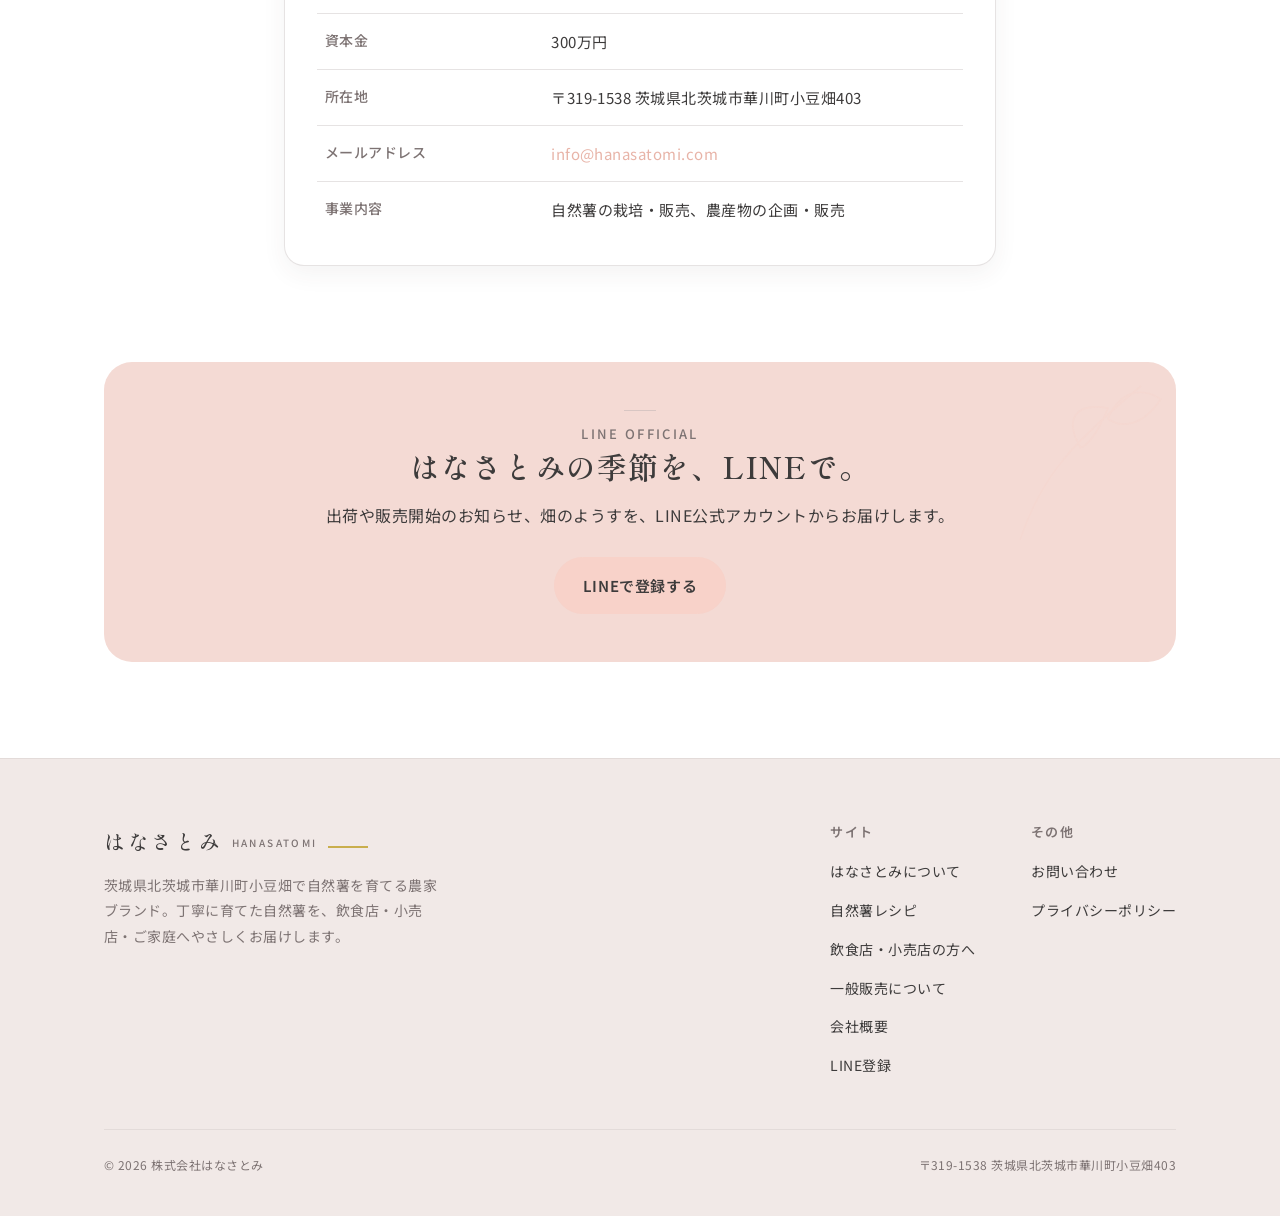
==== commit 11773c75: "feat: 増やせる自然薯レシピ一覧と4品の詳細ページを追加" ====
--- a/about/index.html
+++ b/about/index.html
@@ -33,7 +33,7 @@
 <link rel="preconnect" href="https://fonts.gstatic.com" crossorigin>
 <link href="https://fonts.googleapis.com/css2?family=Shippori+Mincho:wght@500;600&family=Noto+Sans+JP:wght@400;500;600&family=Noto+Serif+JP:wght@400;500&display=swap" rel="stylesheet">
 <script>document.documentElement.classList.add('js');</script>
-<link rel="stylesheet" href="/assets/css/styles.css?v=20260710-polish2">
+<link rel="stylesheet" href="/assets/css/styles.css?v=20261126-recipe-nav">
 <script type="application/ld+json">
 {
   "@context": "https://schema.org",
@@ -64,6 +64,7 @@
     <a href="/" class="brand"><span class="brand__tagline">自然薯農家</span><span class="brand__name">はなさとみ</span><span class="brand__roman">hanasatomi</span></a>
     <nav class="nav" id="site-nav">
       <a href="/about/">はなさとみについて</a>
+      <a href="/recipes/">自然薯レシピ</a>
       <a href="/wholesale/">飲食店・小売店の方へ</a>
       <a href="/coming-soon/">一般販売について</a>
       <a href="/#company">会社概要</a>
@@ -286,6 +287,7 @@
           <h4>サイト</h4>
           <ul>
             <li><a href="/about/">はなさとみについて</a></li>
+            <li><a href="/recipes/">自然薯レシピ</a></li>
             <li><a href="/wholesale/">飲食店・小売店の方へ</a></li>
             <li><a href="/coming-soon/">一般販売について</a></li>
             <li><a href="/#company">会社概要</a></li>
--- a/assets/css/styles.css
+++ b/assets/css/styles.css
@@ -517,7 +517,7 @@
 /* =========================================================
    Responsive
    ========================================================= */
-@media (max-width: 1023px) {
+@media (max-width: 1279px) {
   .section { padding: 72px 0; }
 
   /* Tablet + mobile: nav becomes a drawer with hamburger.
@@ -1335,3 +1335,6 @@
     transition-duration: 0.01ms !important;
   }
 }
+
+/* レシピ導線追加後のDesktopナビゲーション間隔。 */
+@media (min-width: 1280px) { .nav { gap: 20px; } }
